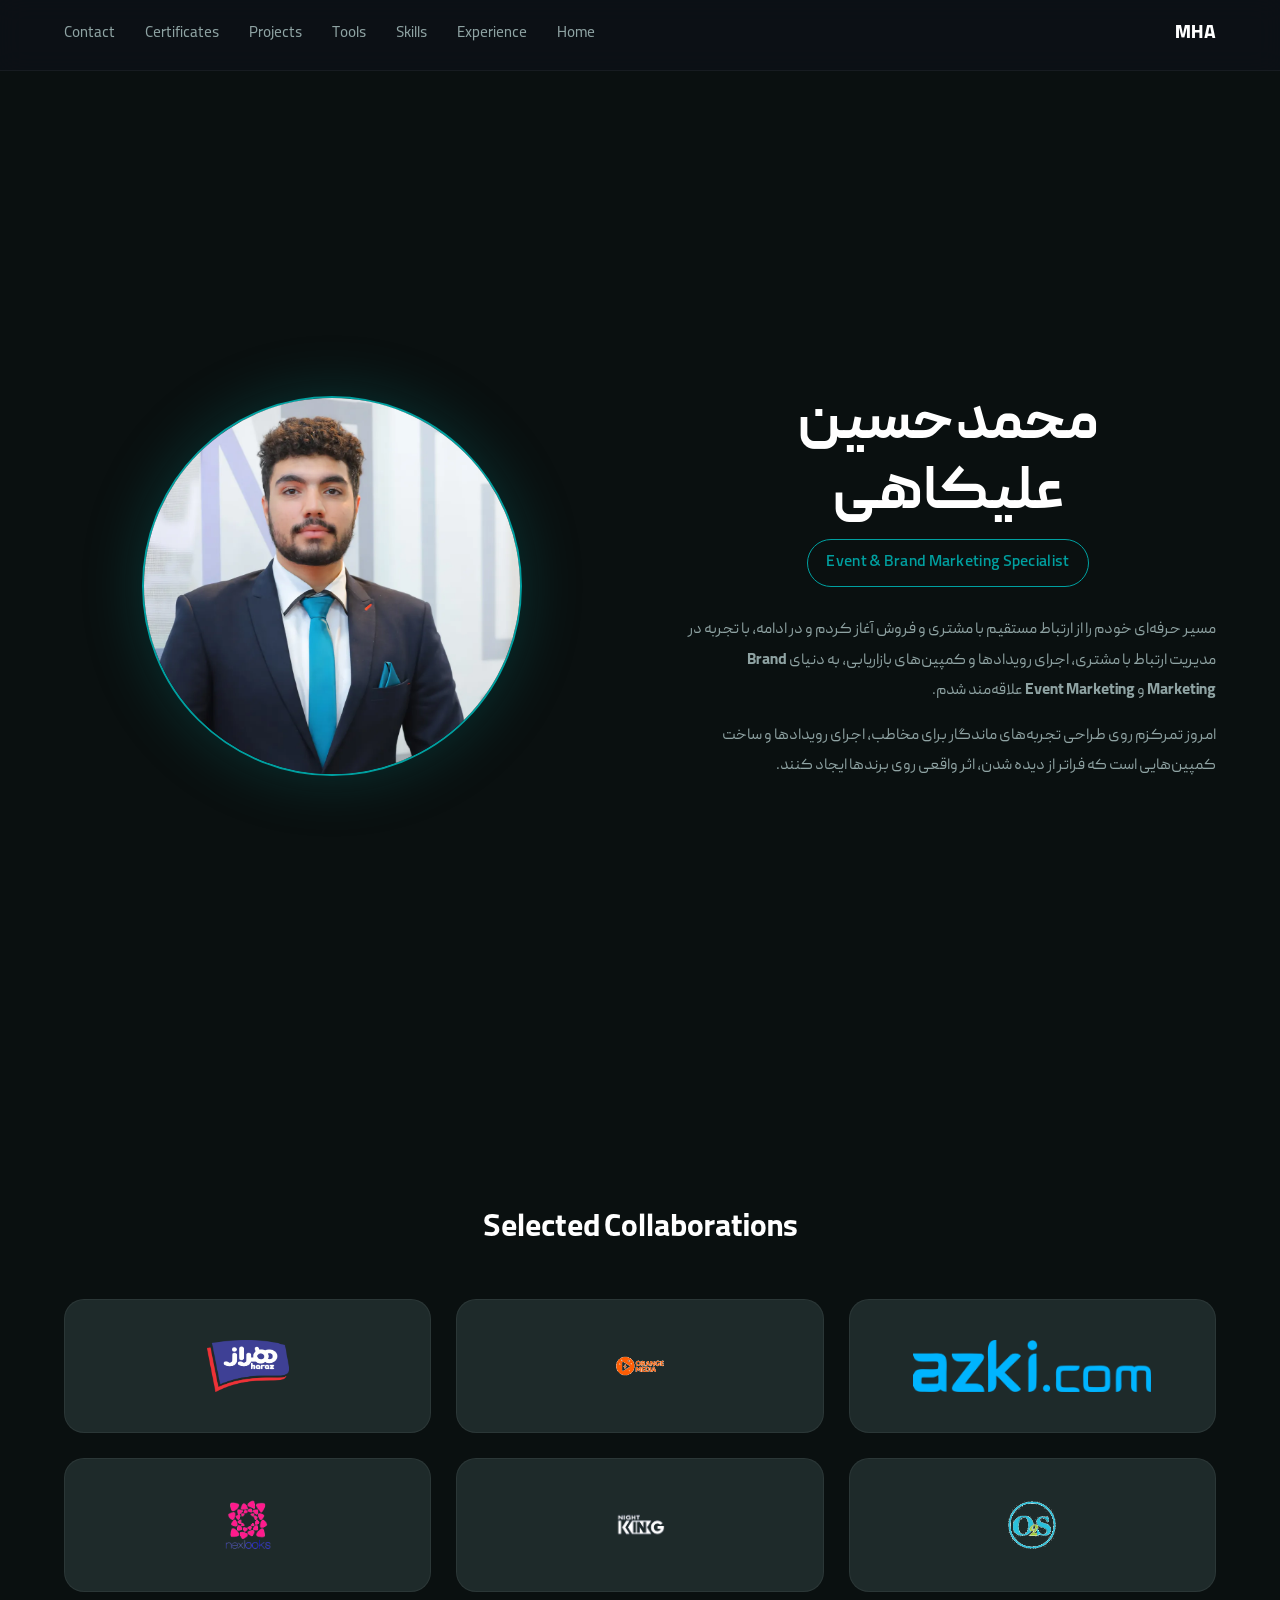
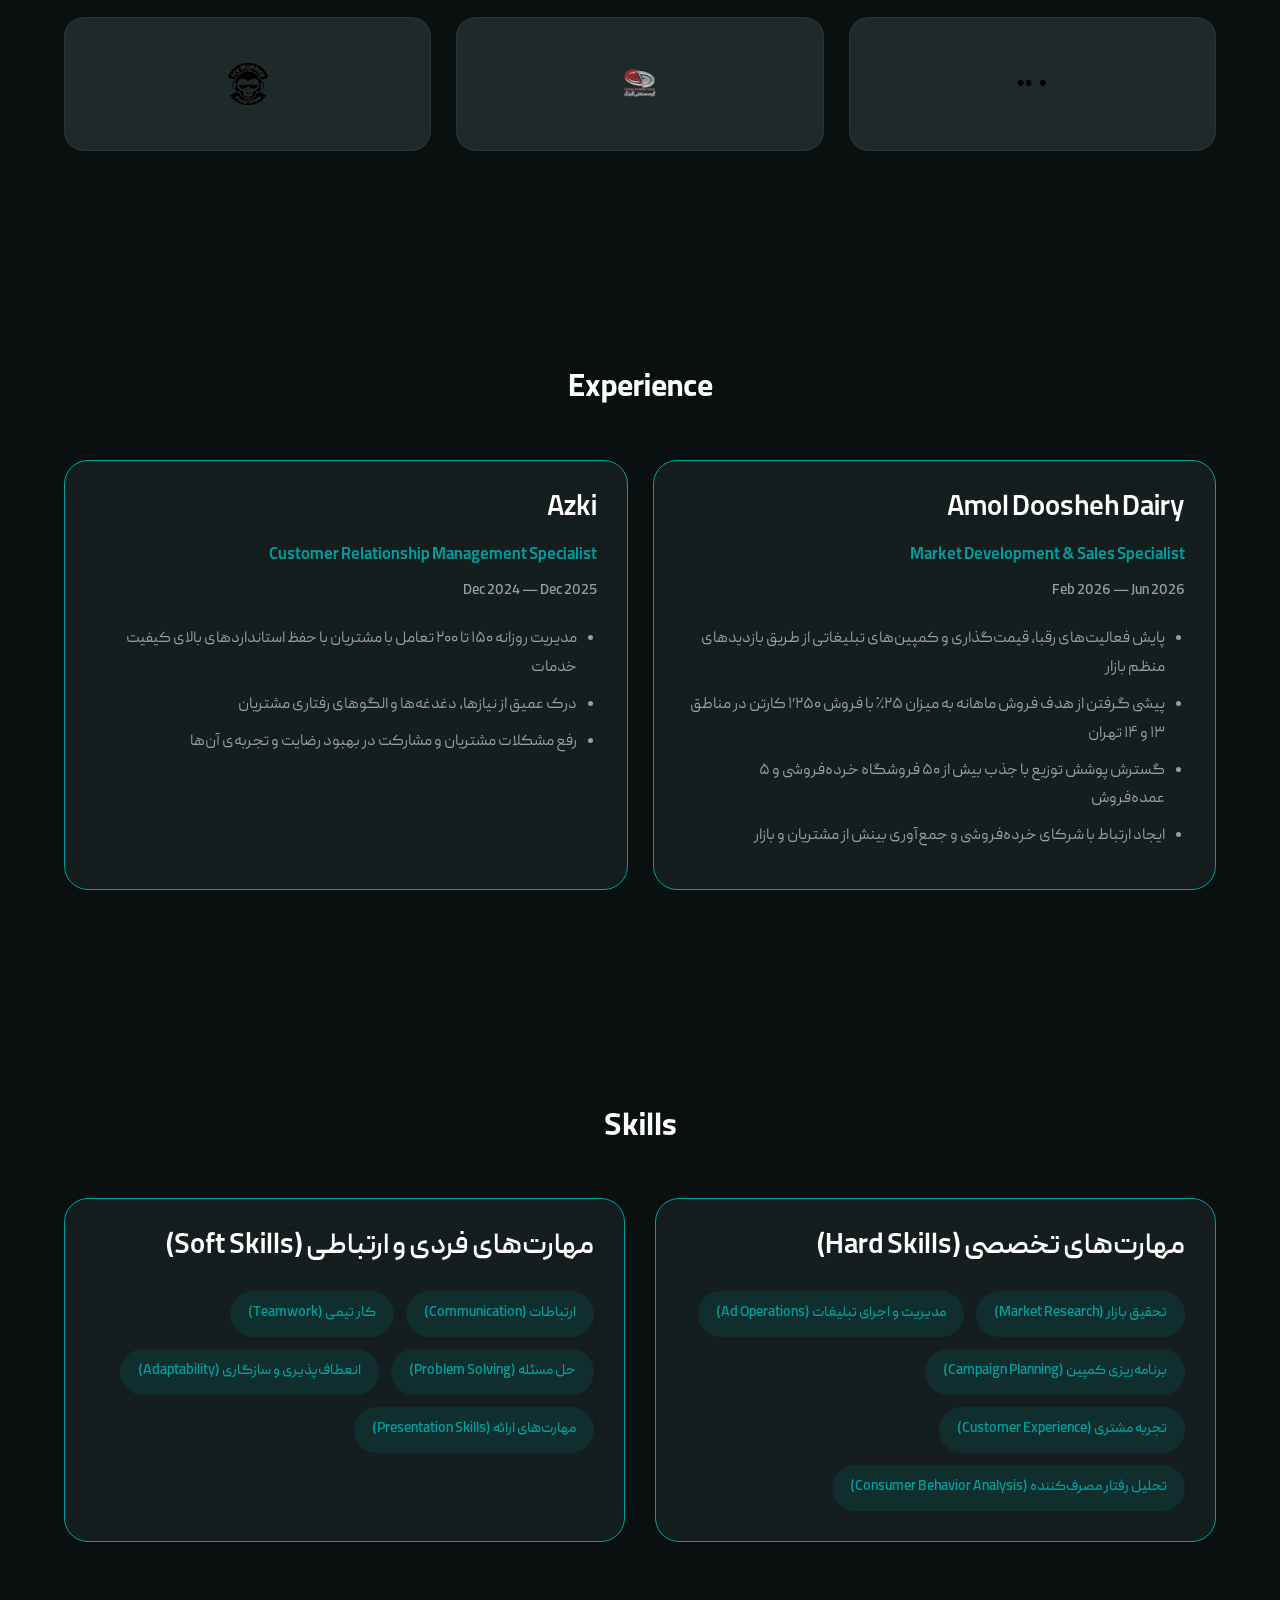
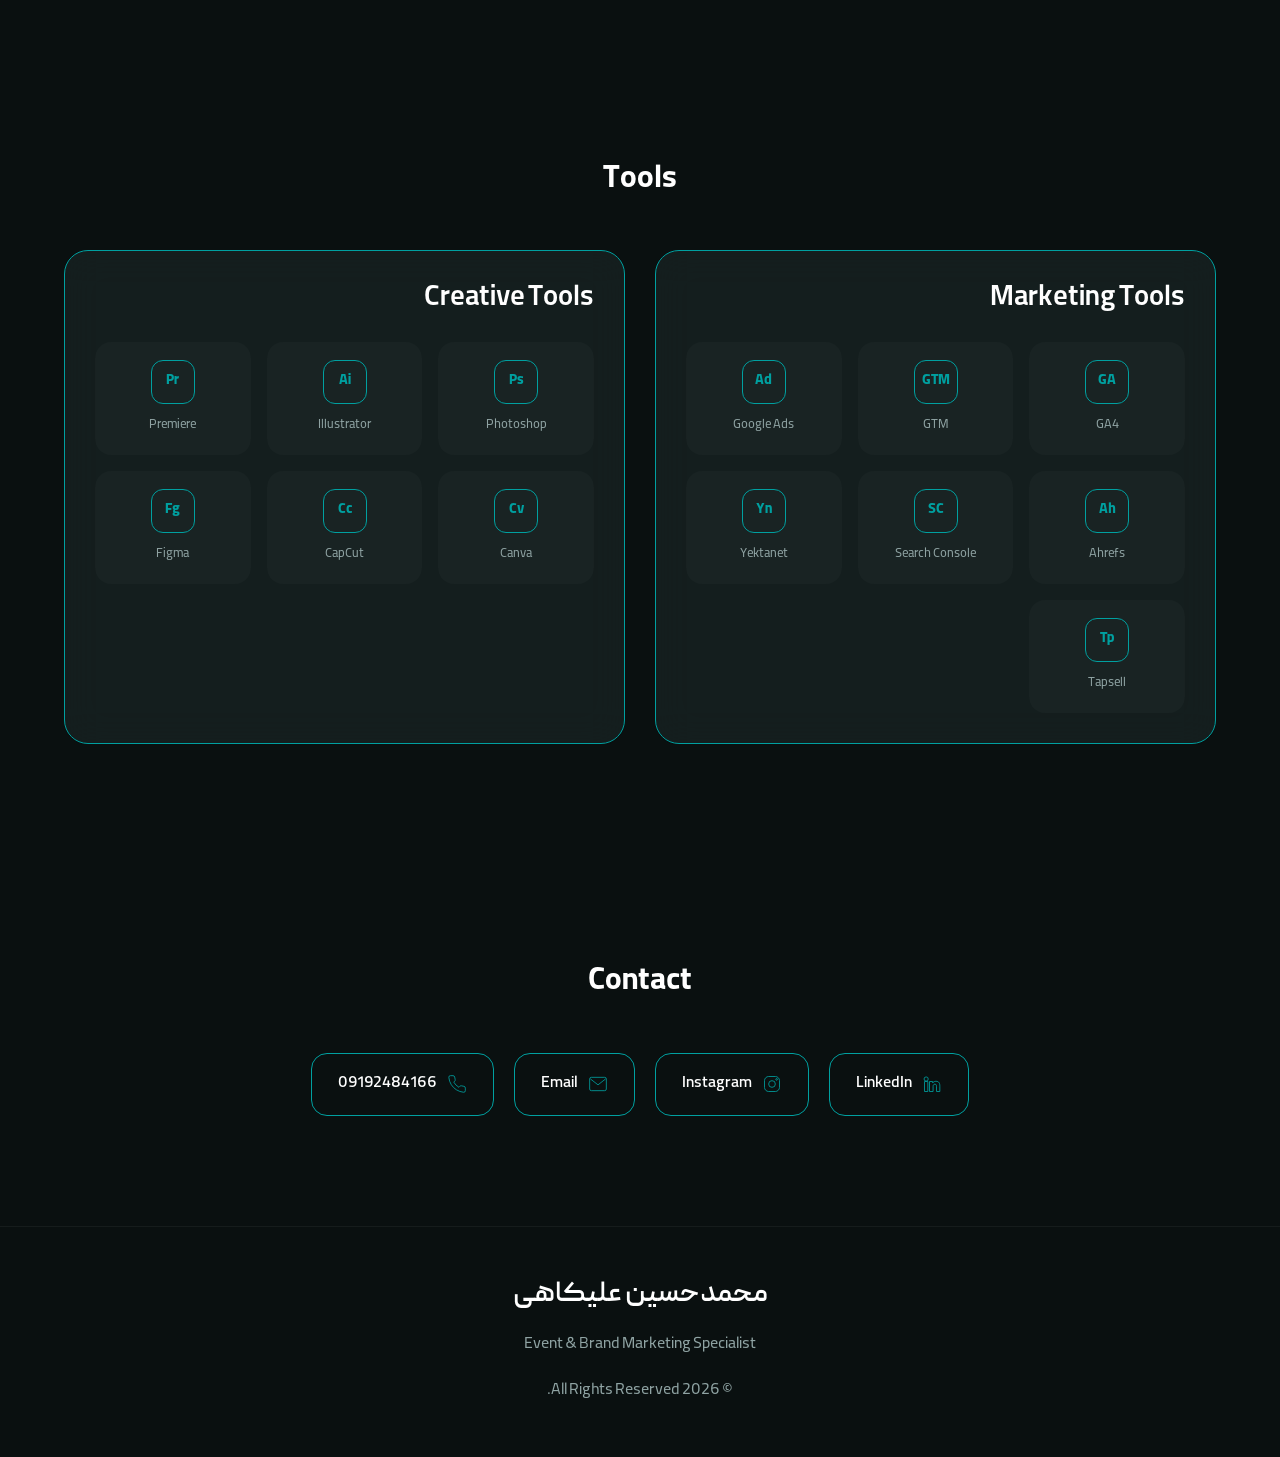
==== index.html @ 3329cdf5 "Update index.html" ====
<!DOCTYPE html>
<html lang="fa" dir="rtl">
<head>
<meta charset="UTF-8">
<meta name="viewport" content="width=device-width, initial-scale=1.0">

<title>محمدحسین علیکاهی | Event & Brand Marketing Specialist</title>
<meta name="description" content="محمدحسین علیکاهی، متخصص Brand & Event Marketing. طراحی تجربه‌های ماندگار برای مخاطب، اجرای رویدادها و ساخت کمپین‌هایی با اثر واقعی روی برندها.">
<meta name="author" content="Mohammad Hossein Alikahi">
<link rel="canonical" href="https://mhalikahi.ir/">

<!-- Open Graph -->
<meta property="og:type" content="website">
<meta property="og:title" content="محمدحسین علیکاهی | Event & Brand Marketing Specialist">
<meta property="og:description" content="طراحی تجربه‌های ماندگار برای مخاطب، اجرای رویدادها و ساخت کمپین‌هایی با اثر واقعی روی برندها.">
<meta property="og:url" content="https://mhalikahi.ir/">
<meta property="og:image" content="https://mhalikahi.ir/assets/images/og-cover.jpg">
<meta property="og:locale" content="fa_IR">

<!-- Twitter Card -->
<meta name="twitter:card" content="summary_large_image">
<meta name="twitter:title" content="محمدحسین علیکاهی | Event & Brand Marketing Specialist">
<meta name="twitter:description" content="طراحی تجربه‌های ماندگار برای مخاطب، اجرای رویدادها و ساخت کمپین‌هایی با اثر واقعی روی برندها.">
<meta name="twitter:image" content="https://mhalikahi.ir/assets/images/og-cover.jpg">

<link rel="icon" href="favicon.ico">
<link rel="stylesheet" href="style.css">

<script type="application/ld+json">
{
  "@context": "https://schema.org",
  "@type": "Person",
  "name": "Mohammad Hossein Alikahi",
  "url": "https://mhalikahi.ir/",
  "jobTitle": "Event & Brand Marketing Specialist",
  "sameAs": [
    "https://www.linkedin.com/in/your-linkedin",
    "https://instagram.com/your-instagram"
  ]
}
</script>
</head>

<body>

<header>
  <div class="container">
    <nav>

      <a class="logo" href="#about">MHA</a>

      <button class="menu-toggle" aria-label="باز کردن منو">☰</button>

      <div class="menu">
        <a href="#about">Home</a>
        <a href="#experience">Experience</a>
        <a href="#skills">Skills</a>
        <a href="#tools">Tools</a>
        <a href="projects.html">Projects</a>
        <a href="certificates.html">Certificates</a>
        <a href="#contact">Contact</a>
      </div>

    </nav>
  </div>
</header>

<!-- کد جاوااسکریپت برای فعال‌سازی منوی همبرگری -->
<script>
  document.addEventListener('DOMContentLoaded', () => {
    const menuToggle = document.querySelector('.menu-toggle');
    const menu = document.querySelector('.menu');

    menuToggle.addEventListener('click', () => {
      menu.classList.toggle('active');
    });

    // وقتی روی گزینه‌ها کلیک شد، منو خودکار بسته بشه
    const menuLinks = document.querySelectorAll('.menu a');
    menuLinks.forEach(link => {
      link.addEventListener('click', () => {
        menu.classList.remove('active');
      });
    });
  });
</script>

<!-- HERO -->

<section id="about">
  <div class="container">

    <div class="hero">

      <div class="hero-text">

        <div class="hero-heading">
          <h1>محمدحسین علیکاهی</h1>
          <span class="hero-badge">Event &amp; Brand Marketing Specialist</span>
        </div>

        <div class="hero-intro">
          <p>
            مسیر حرفه‌ای خودم را از ارتباط مستقیم با مشتری و فروش آغاز کردم و در ادامه، با تجربه در مدیریت ارتباط با مشتری، اجرای رویدادها و کمپین‌های بازاریابی، به دنیای <strong>Brand Marketing</strong> و <strong>Event Marketing</strong> علاقه‌مند شدم.
          </p>

          <p>
            امروز تمرکزم روی طراحی تجربه‌های ماندگار برای مخاطب، اجرای رویدادها و ساخت کمپین‌هایی است که فراتر از دیده شدن، اثر واقعی روی برندها ایجاد کنند.
          </p>
        </div>

      </div>

      <div class="hero-image">
        <div class="portrait">
          <img src="profile.webp" alt="محمدحسین علیکاهی" width="340" height="340" loading="eager">
        </div>
      </div>

    </div>

  </div>
</section>

<!-- SELECTED COLLABORATIONS -->

<section id="collaborations">
  <div class="container">

    <h2 class="section-title">Selected Collaborations</h2>

    <div class="brands">
      <a class="brand" href="https://www.azki.com/" target="_blank" rel="noopener">
        <img src="assets/images/azki.png" alt="AZKI" loading="lazy">
      </a>
      <a class="brand" href="https://instagram.com/orangemediairan" target="_blank" rel="noopener">
        <img src="assets/images/orange_media.png" alt="Orange Media" loading="lazy">
      </a>
      <a class="brand" href="https://www.instagram.com/harazdairy/?hl=fa" target="_blank" rel="noopener">
        <img src="assets/images/haraz.png" alt="Haraz" loading="lazy">
      </a>
      <a class="brand" href="https://o2s.ir/" target="_blank" rel="noopener">
        <img src="assets/images/o2s.png" alt="O2S" loading="lazy">
      </a>
      <a class="brand" href="https://www.nightkingenergy.com/" target="_blank" rel="noopener">
        <img src="assets/images/nightking.png" alt="Night King" loading="lazy">
      </a>
      <a class="brand" href="https://nexlooks.com/?lang=fa" target="_blank" rel="noopener">
        <img src="assets/images/nexlooks.png" alt="nexlooks" loading="lazy">
      </a>
      <a class="brand" href="https://www.instagram.com/noghte.community/" target="_blank" rel="noopener">
        <img src="assets/images/noghteh.png" alt="Noghteh Community" loading="lazy">
      </a>
      <a class="brand" href="https://golrang.com/" target="_blank" rel="noopener">
        <img src="assets/images/golrang.png" alt="Golrang Industrial Group" loading="lazy">
      </a>
      <a class="brand" href="https://icymonkeydrink.com/en" target="_blank" rel="noopener">
        <img src="assets/images/icy_monkey.png" alt="Icy Monkey" loading="lazy">
      </a>
    </div>

  </div>
</section>

<!-- EXPERIENCE -->

<section id="experience">
  <div class="container">

    <h2 class="section-title">Experience</h2>

    <div class="experience-grid">

      <div class="card">
        <h3>Amol Doosheh Dairy</h3>
        <p class="exp-role">Market Development &amp; Sales Specialist</p>
        <p class="exp-meta">Feb 2026 — Jun 2026</p>
        <ul class="exp-list">
          <li>پایش فعالیت‌های رقبا، قیمت‌گذاری و کمپین‌های تبلیغاتی از طریق بازدیدهای منظم بازار</li>
          <li>پیشی گرفتن از هدف فروش ماهانه به میزان ۲۵٪ با فروش ۱٬۲۵۰ کارتن در مناطق ۱۳ و ۱۴ تهران</li>
          <li>گسترش پوشش توزیع با جذب بیش از ۵۰ فروشگاه خرده‌فروشی و ۵ عمده‌فروش</li>
          <li>ایجاد ارتباط با شرکای خرده‌فروشی و جمع‌آوری بینش از مشتریان و بازار</li>
        </ul>
      </div>

      <div class="card">
        <h3>Azki</h3>
        <p class="exp-role">Customer Relationship Management Specialist</p>
        <p class="exp-meta">Dec 2024 — Dec 2025</p>
        <ul class="exp-list">
          <li>مدیریت روزانه ۱۵۰ تا ۲۰۰ تعامل با مشتریان با حفظ استانداردهای بالای کیفیت خدمات</li>
          <li>درک عمیق از نیازها، دغدغه‌ها و الگوهای رفتاری مشتریان</li>
          <li>رفع مشکلات مشتریان و مشارکت در بهبود رضایت و تجربه‌ی آن‌ها</li>
        </ul>
      </div>

    </div>

  </div>
</section>

<!-- SKILLS -->

<section id="skills">
  <div class="container">

    <h2 class="section-title">Skills</h2>

    <div class="skills">

      <div class="card">
        <h3>مهارت‌های تخصصی (Hard Skills)</h3>
        <div class="skill-list">
          <span class="skill">تحقیق بازار (Market Research)</span>
          <span class="skill">مدیریت و اجرای تبلیغات (Ad Operations)</span>
          <span class="skill">برنامه‌ریزی کمپین (Campaign Planning)</span>
          <span class="skill">تجربه مشتری (Customer Experience)</span>
          <span class="skill">تحلیل رفتار مصرف‌کننده (Consumer Behavior Analysis)</span>
        </div>
      </div>

      <div class="card">
        <h3>مهارت‌های فردی و ارتباطی (Soft Skills)</h3>
        <div class="skill-list">
          <span class="skill">ارتباطات (Communication)</span>
          <span class="skill">کار تیمی (Teamwork)</span>
          <span class="skill">حل مسئله (Problem Solving)</span>
          <span class="skill">انعطاف‌پذیری و سازگاری (Adaptability)</span>
          <span class="skill">مهارت‌های ارائه (Presentation Skills)</span>
        </div>
      </div>

    </div>

  </div>
</section>
<!-- TOOLS -->

<section id="tools">
  <div class="container">

    <h2 class="section-title">Tools</h2>

    <div class="tools">

      <div class="card">
        <h3>Marketing Tools</h3>
        <div class="tool-list">
          <div class="tool"><div class="tool-icon">GA</div><span>GA4</span></div>
          <div class="tool"><div class="tool-icon">GTM</div><span>GTM</span></div>
          <div class="tool"><div class="tool-icon">Ad</div><span>Google Ads</span></div>
          <div class="tool"><div class="tool-icon">Ah</div><span>Ahrefs</span></div>
          <div class="tool"><div class="tool-icon">SC</div><span>Search Console</span></div>
          <div class="tool"><div class="tool-icon">Yn</div><span>Yektanet</span></div>
          <div class="tool"><div class="tool-icon">Tp</div><span>Tapsell</span></div>
        </div>
      </div>

      <div class="card">
        <h3>Creative Tools</h3>
        <div class="tool-list">
          <div class="tool"><div class="tool-icon">Ps</div><span>Photoshop</span></div>
          <div class="tool"><div class="tool-icon">Ai</div><span>Illustrator</span></div>
          <div class="tool"><div class="tool-icon">Pr</div><span>Premiere</span></div>
          <div class="tool"><div class="tool-icon">Cv</div><span>Canva</span></div>
          <div class="tool"><div class="tool-icon">Cc</div><span>CapCut</span></div>
          <div class="tool"><div class="tool-icon">Fg</div><span>Figma</span></div>
        </div>
      </div>

    </div>

  </div>
</section>

<!-- CONTACT -->

<section id="contact">
  <div class="container">

    <h2 class="section-title">Contact</h2>

    <div class="contact-icons">

      <a class="contact-icon" href="https://www.linkedin.com/in/mohammad-hosein-alikahi-8098322a8" target="_blank" rel="noopener">
        <svg viewBox="0 0 24 24"><path d="M4.98 3.5a2.5 2.5 0 1 1 0 5 2.5 2.5 0 0 1 0-5ZM3 9h4v12H3zM9 9h3.8v1.7h.05c.53-.95 1.83-1.95 3.77-1.95 4.03 0 4.78 2.55 4.78 5.87V21h-4v-5.7c0-1.36-.02-3.1-1.9-3.1-1.9 0-2.2 1.47-2.2 3v5.8H9z"/></svg>
        LinkedIn
      </a>

      <a class="contact-icon" href="https://www.instagram.com/mhalikahi/?utm_source=qr&r=nametag" target="_blank" rel="noopener">
        <svg viewBox="0 0 24 24"><rect x="3" y="3" width="18" height="18" rx="5"/><circle cx="12" cy="12" r="4"/><circle cx="17.5" cy="6.5" r="1"/></svg>
        Instagram
      </a>

      <a class="contact-icon" href="mailto:mhalikahi84@gmail.com">
        <svg viewBox="0 0 24 24"><rect x="2" y="4" width="20" height="16" rx="2"/><path d="m3 6 9 7 9-7"/></svg>
        Email
      </a>

      <a class="contact-icon" href="tel:+989192484166">
        <svg viewBox="0 0 24 24"><path d="M22 16.9v3a2 2 0 0 1-2.2 2 19.8 19.8 0 0 1-8.6-3 19.5 19.5 0 0 1-6-6 19.8 19.8 0 0 1-3-8.7A2 2 0 0 1 4.2 2h3a2 2 0 0 1 2 1.7c.1.9.3 1.8.6 2.7a2 2 0 0 1-.5 2.1L8.1 9.7a16 16 0 0 0 6.2 6.2l1.2-1.2a2 2 0 0 1 2.1-.5c.9.3 1.8.5 2.7.6a2 2 0 0 1 1.7 2Z"/></svg>
        09192484166
      </a>

    </div>

  </div>
</section>

<!-- BACK TO TOP -->

<button id="topBtn" aria-label="بازگشت به بالا">↑</button>

<!-- FOOTER -->

<footer>
  <div class="container">
    <h3>محمدحسین علیکاهی</h3>
    <p>Event &amp; Brand Marketing Specialist</p>
    <p>© 2026 All Rights Reserved.</p>
  </div>
</footer>
---- style.css ----
@font-face {
    font-family: "Peyda";
    src: url("assets/fonts/PeydaWeb-Thin.woff2") format("woff2");
    font-weight: 100;
}

@font-face {
    font-family: "Peyda";
    src: url("assets/fonts/peydaWeb-ExtraLight.woff2") format("woff2");
    font-weight: 200;
}

@font-face {
    font-family: "Peyda";
    src: url("assets/fonts/peydaWeb-Light.woff2") format("woff2");
    font-weight: 300;
}

@font-face {
    font-family: "Peyda";
    src: url("assets/fonts/PeydaWeb-Regular.woff2") format("woff2");
    font-weight: 400;
}

@font-face {
    font-family: "Peyda";
    src: url("assets/fonts/PeydaWeb-Medium.woff2") format("woff2");
    font-weight: 500;
}

@font-face {
    font-family: "Peyda";
    src: url("assets/fonts/PeydaWeb-SemiBold.woff2") format("woff2");
    font-weight: 600;
}

@font-face {
    font-family: "Peyda";
    src: url("assets/fonts/PeydaWeb-Bold.woff2") format("woff2");
    font-weight: 700;
}

@font-face {
    font-family: "Peyda";
    src: url("assets/fonts/PeydaWeb-ExtraBold.woff2") format("woff2");
    font-weight: 800;
}

@font-face {
    font-family: "Peyda";
    src: url("assets/fonts/PeydaWeb-Black.woff2") format("woff2");
    font-weight: 900;
}

/* ===========================
   ROOT / TOKENS
=========================== */

:root{
  --primary:#00A0A0;
  --primary-rgb:0,160,160;
  --support:#1E2A2A;
  --bg:#0a1010;
  --card:#1E2A2A;
  --text:#ffffff;
  --muted:#8fa3a3;
}

*{
  margin:0;
  padding:0;
  box-sizing:border-box;
}

html{
  scroll-behavior:smooth;
}

@media (prefers-reduced-motion: reduce){
  html{ scroll-behavior:auto; }
  *{ animation-duration:.001ms !important; animation-iteration-count:1 !important; transition-duration:.001ms !important; }
}

body{
  font-family:"Peyda", sans-serif;
  background:var(--bg);
  color:var(--text);
  line-height:1.8;
}

.container{
  width:min(1240px,90%);
  margin:auto;
}

section{
  padding:90px 0;
}

h1,h2,h3{
  line-height:1.4;
}

h1{
  font-size:clamp(2.8rem,6vw,4.8rem);
  font-weight:900;
  line-height:1.1;
}

h2{
  font-size:clamp(2rem,4vw,3rem);
  font-weight:700;
  line-height:1.2;
}

h3{
  font-size:clamp(1.4rem,3vw,1.8rem);
  font-weight:600;
  line-height:1.3;
}

p{
  font-size:1rem;
  font-weight:400;
  line-height:1.9;
}

small{
  font-size:.875rem;
  font-weight:300;
}

a{
  text-decoration:none;
  color:inherit;
}

img{
  max-width:100%;
  display:block;
}

a:focus-visible,
button:focus-visible{
  outline:2px solid var(--primary);
  outline-offset:4px;
  border-radius:6px;
}

.section-title{
  font-size:2rem;
  margin-bottom:50px;
  text-align:center;
}

/* ===========================
   CARD SYSTEM
=========================== */

.card{
  background:rgba(30,42,42,.55);
  backdrop-filter:blur(18px);
  -webkit-backdrop-filter:blur(18px);
  border:1px solid var(--primary);
  border-radius:24px;
  padding:30px;
  transition:.35s;
}

.card:hover{
  transform:translateY(-6px);
  box-shadow:0 20px 45px rgba(var(--primary-rgb),.18),
             0 0 0 1px rgba(var(--primary-rgb),.4);
}

/* ===========================
   NAV
=========================== */

header{
  position:sticky;
  top:0;
  background:rgba(13,17,23,.9);
  backdrop-filter:blur(12px);
  border-bottom:1px solid rgba(255,255,255,.05);
  z-index:100;
}

nav{
  height:70px;
  display:flex;
  justify-content:space-between;
  align-items:center;
}

.logo{
  font-size:1.2rem;
  font-weight:800;
  letter-spacing:.5px;
}

.menu{
  display:flex;
  gap:30px;
  align-items:center;
}

.menu a{
  color:var(--muted);
  font-size:.95rem;
  transition:.25s;
}

.menu a:hover,
.menu a.active{
  color:var(--primary);
}

/* ===========================
   HERO
=========================== */

.hero{
  min-height:90vh;
  display:grid;
  grid-template-columns:1fr 1fr;
  gap:60px;
  align-items:center;
}

.hero-text{
  text-align:right;
}

.hero-heading{
  text-align:center;
}

.hero-text h1{
  font-size:3.8rem;
  font-weight:700;
  line-height:1.15;
  margin-bottom:8px;
}

.hero-badge{
  display:inline-block;
  margin-bottom:28px;
  padding:9px 18px;
  border:1px solid var(--primary);
  border-radius:999px;
  color:var(--primary);
  font-size:1rem;
  font-weight:500;
  letter-spacing:.3px;
}

.hero-intro{
  max-width:520px;
  margin-inline-start:auto;
  margin-inline-end:0;
}

.hero-intro p{
  color:var(--muted);
  text-align:right;
}

.hero-intro p + p{
  margin-top:14px;
}

.hero-image{
  display:flex;
  justify-content:center;
}

.portrait{
  width:340px;
  height:340px;
  border-radius:50%;
  overflow:hidden;
  border:2px solid var(--primary);
  box-shadow:0 0 60px rgba(var(--primary-rgb),.25);
}

.portrait img{
  width:100%;
  height:100%;
  object-fit:cover;
  object-position:center top;
}

/* ===========================
   COLLABORATIONS
=========================== */

.brands{
  display:grid;
  grid-template-columns:repeat(3,1fr);
  gap:25px;
}

.brand{
  display:flex;
  align-items:center;
  justify-content:center;
  padding:38px 24px;
  border-radius:20px;
  background:var(--card);
  border:1px solid rgba(255,255,255,.06);
  transition:.35s;
}

.brand img{
  max-width:100%;
  max-height:60px;
  width:auto;
  transition:.35s;
}

.brand:hover{
  border-color:var(--primary);
  box-shadow:0 0 35px rgba(var(--primary-rgb),.25);
  transform:translateY(-4px);
}

.brand:hover img{
  transform:scale(1.06);
}

@media (min-width:993px){
  .brand img{
    max-height:72px;
  }
}

/* ===========================
   EXPERIENCE
=========================== */

.experience-grid{
  display:grid;
  grid-template-columns:repeat(auto-fit,minmax(300px,1fr));
  gap:25px;
}

.exp-role{
  color:var(--primary);
  margin-top:12px;
  font-size:1.05rem;
  font-weight:600;
}

.exp-meta{
  color:var(--muted);
  margin-top:6px;
  font-size:.9rem;
  font-weight:500;
}

.exp-list{
  margin-top:20px;
  padding-right:20px;
  color:var(--muted);
}

.exp-list li{
  margin-bottom:8px;
}

/* ===========================
   SKILLS
=========================== */

.skills{
  display:grid;
  grid-template-columns:1fr 1fr;
  gap:30px;
}

.skill-list{
  display:flex;
  flex-wrap:wrap;
  gap:12px;
  margin-top:24px;
}

.skill{
  background:rgba(var(--primary-rgb),.12);
  color:var(--primary);
  padding:10px 18px;
  border-radius:999px;
  font-size:.9rem;
  font-weight:500;
}

/* ===========================
   TOOLS
=========================== */

.tools{
  display:grid;
  grid-template-columns:1fr 1fr;
  gap:30px;
}

.tool-list{
  display:grid;
  grid-template-columns:repeat(auto-fill,minmax(130px,1fr));
  gap:16px;
  margin-top:24px;
}

.tool{
  display:flex;
  flex-direction:column;
  align-items:center;
  gap:10px;
  text-align:center;
  padding:18px 10px;
  border-radius:16px;
  background:rgba(255,255,255,.02);
  transition:.3s;
}

.tool:hover{
  background:rgba(var(--primary-rgb),.08);
  transform:translateY(-3px);
}

.tool-icon{
  width:44px;
  height:44px;
  display:flex;
  align-items:center;
  justify-content:center;
  border-radius:12px;
  border:1px solid var(--primary);
  color:var(--primary);
  font-weight:800;
  font-size:.9rem;
}

.tool span{
  font-size:.8rem;
  color:var(--muted);
}

/* ===========================
   CONTACT
=========================== */

.contact-icons{
  display:flex;
  justify-content:center;
  flex-wrap:wrap;
  gap:20px;
}

.contact-icon{
  display:flex;
  align-items:center;
  gap:10px;
  padding:16px 26px;
  border:1px solid var(--primary);
  border-radius:16px;
  color:var(--text);
  font-weight:500;
  transition:.3s;
}

.contact-icon svg{
  width:20px;
  height:20px;
  stroke:var(--primary);
  fill:none;
}

.contact-icon:hover{
  background:rgba(var(--primary-rgb),.1);
  transform:translateY(-4px);
  box-shadow:0 12px 30px rgba(var(--primary-rgb),.2);
}

/* ===========================
   PROJECTS / CERTIFICATES PAGES
=========================== */

.page-hero{
  padding:70px 0 20px;
  text-align:center;
}

.page-hero p{
  color:var(--muted);
  max-width:560px;
  margin:16px auto 0;
}

.projects-grid,
.certs-grid{
  display:grid;
  grid-template-columns:repeat(auto-fit,minmax(320px,1fr));
  gap:28px;
}

.project-card img,
.cert-card img{
  width:100%;
  height:200px;
  object-fit:cover;
  border-radius:16px;
  margin-bottom:20px;
}

.project-card p,
.cert-card p{
  color:var(--muted);
  margin-top:12px;
}

.card-links{
  display:flex;
  gap:14px;
  margin-top:22px;
  flex-wrap:wrap;
}

.link-pill{
  display:inline-flex;
  align-items:center;
  gap:8px;
  padding:10px 18px;
  border:1px solid var(--primary);
  border-radius:999px;
  color:var(--primary);
  font-size:.85rem;
  font-weight:500;
  transition:.3s;
}

.link-pill:hover{
  background:rgba(var(--primary-rgb),.12);
}

/* ===========================
   BACK TO TOP
=========================== */

#topBtn{
  position:fixed;
  bottom:30px;
  left:30px;
  width:54px;
  height:54px;
  border:none;
  border-radius:50%;
  background:var(--primary);
  color:#08120c;
  cursor:pointer;
  display:none;
  font-size:20px;
  z-index:999;
  box-shadow:0 8px 25px rgba(var(--primary-rgb),.35);
}

/* ===========================
   FOOTER
=========================== */

footer{
  border-top:1px solid rgba(255,255,255,.05);
  padding:50px 0;
  text-align:center;
  color:var(--muted);
}

footer h3{
  color:var(--text);
}

footer p{
  margin-top:16px;
}

/* ===========================
   MOBILE MENU
=========================== */

.menu-toggle{
  display:none;
  background:none;
  border:none;
  color:#fff;
  font-size:2rem;
  cursor:pointer;
  z-index:1001;
}

@media (max-width:768px){

  .menu-toggle{
    display:block;
  }

  .menu{
    position:fixed;
    top:0;
    right:-100%;
    width:260px;
    height:100vh;
    background:var(--card);
    display:flex;
    flex-direction:column;
    align-items:center;
    justify-content:center;
    gap:35px;
    transition:.35s ease;
    z-index:1000;
  }

  .menu.active{
    right:0;
    box-shadow:-10px 0 30px rgba(0,0,0,.35);
  }

  .menu a{
    font-size:1.2rem;
  }

}

/* ===========================
   TABLET
=========================== */

@media (max-width:992px){

  .container{
    width:92%;
  }

  .hero{
    grid-template-columns:1fr;
    gap:50px;
    text-align:center;
  }

  .hero-text{
    text-align:right;
  }

  .hero-intro{
    margin-inline-start:auto;
    margin-inline-end:auto;
  }

  .hero-image{
    order:-1;
  }

  .brands{
    grid-template-columns:repeat(3,1fr);
  }

  .skills,
  .tools{
    grid-template-columns:1fr;
  }

}

/* ===========================
   MOBILE
=========================== */

@media (max-width:768px){

  section{
    padding:60px 0;
  }

  nav{
    height:64px;
  }

  .hero{
    min-height:auto;
    padding-top:30px;
    gap:35px;
  }

  .portrait{
    width:230px;
    height:230px;
  }

  .hero-text h1{
    font-size:2rem;
  }

  .hero-badge{
    font-size:.9rem;
  }

  .hero-text p{
    font-size:.95rem;
    margin-top:18px;
  }

  .card{
    padding:22px;
  }

  .section-title{
    font-size:1.7rem;
  }

  .brands{
    grid-template-columns:repeat(2,1fr);
  }

}

/* ===========================
   SMALL PHONES
=========================== */

@media (max-width:480px){

  .container{
    width:94%;
  }

  .portrait{
    width:190px;
    height:190px;
  }

  .hero-text h1{
    font-size:1.7rem;
  }

  .hero-badge{
    font-size:.85rem;
  }

  .hero-text p{
    font-size:.9rem;
  }

  .logo{
    font-size:1rem;
  }

  .brands{
    grid-template-columns:1fr 1fr;
  }

  .contact-icon{
    width:100%;
    justify-content:center;
  }

}

/* ===========================
   LARGE SCREENS (LAPTOP/DESKTOP)
=========================== */

@media (min-width:1200px){

  section{
    padding:110px 0;
  }

  .portrait{
    width:380px;
    height:380px;
  }

  .hero{
    gap:80px;
  }

  .hero-intro{
    max-width:580px;
  }

  .brand{
    padding:40px 24px;
  }

  .brand img{
    max-height:52px;
  }
}
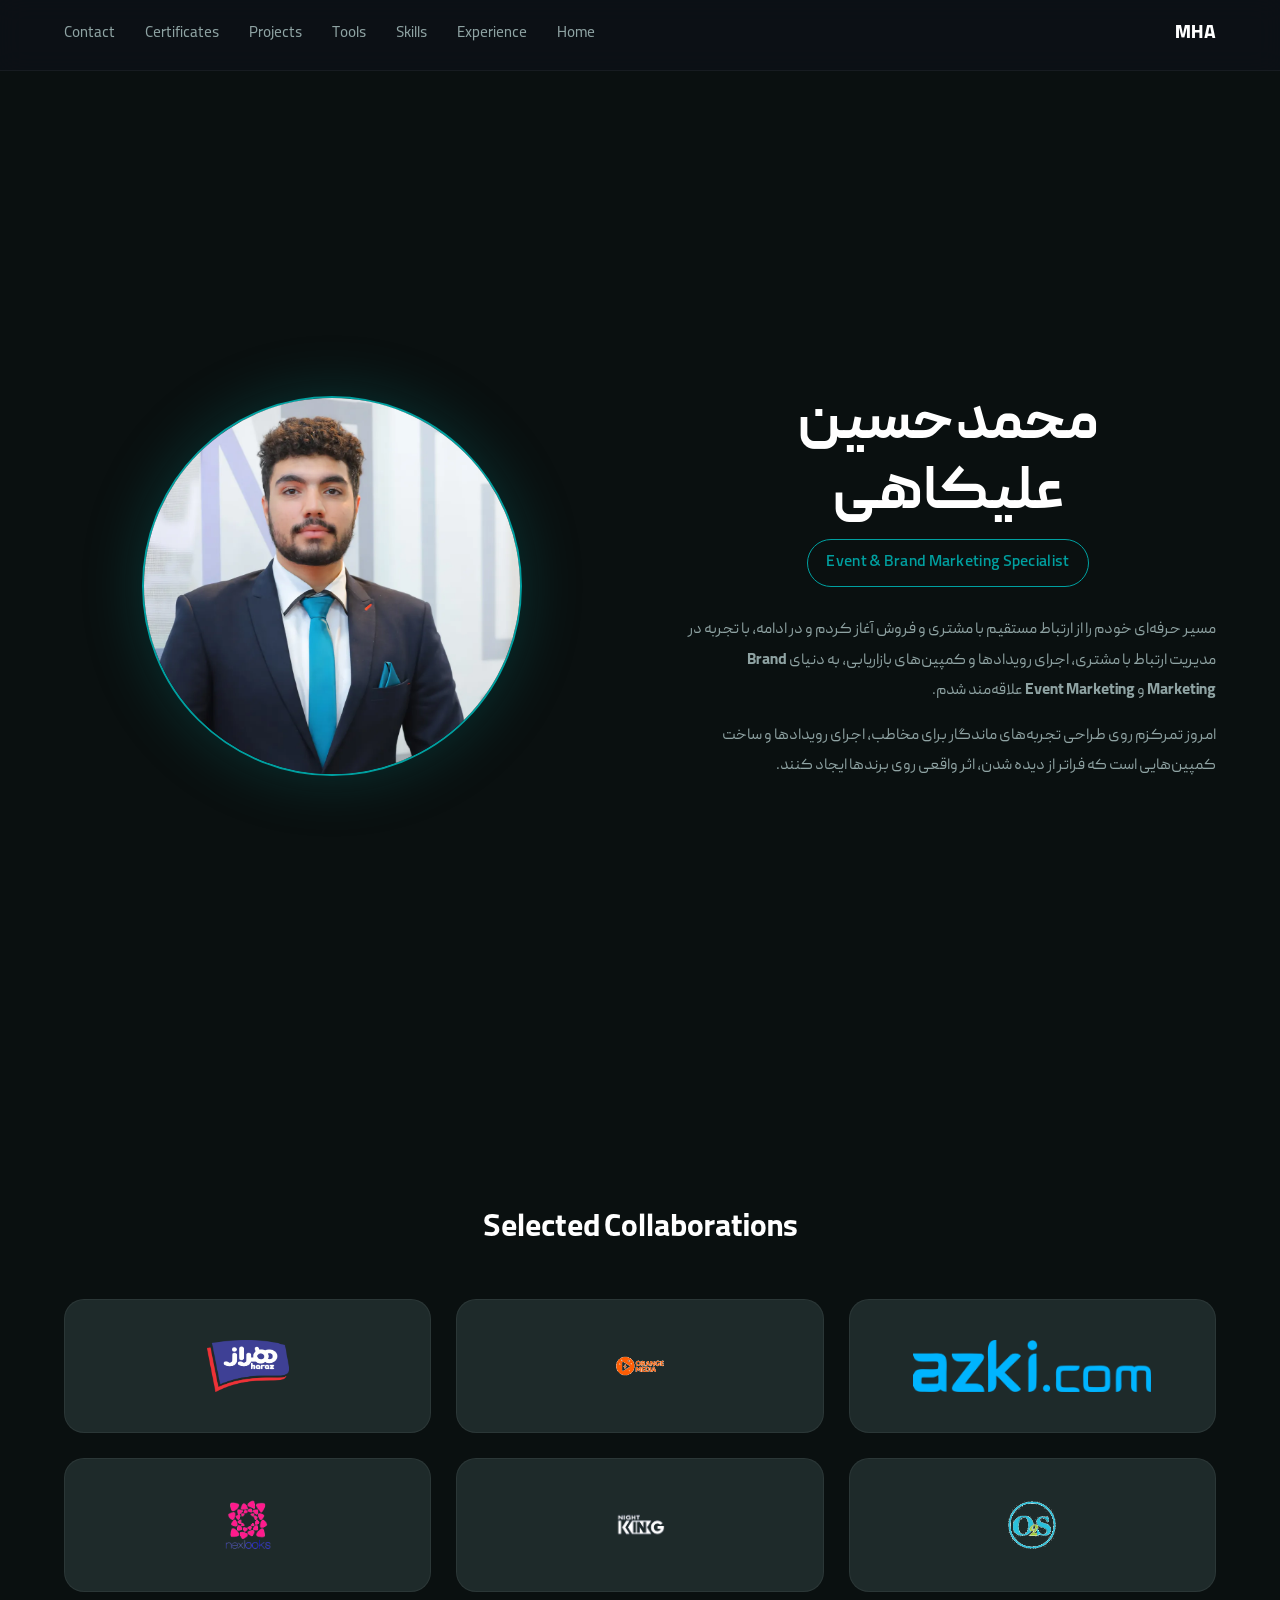
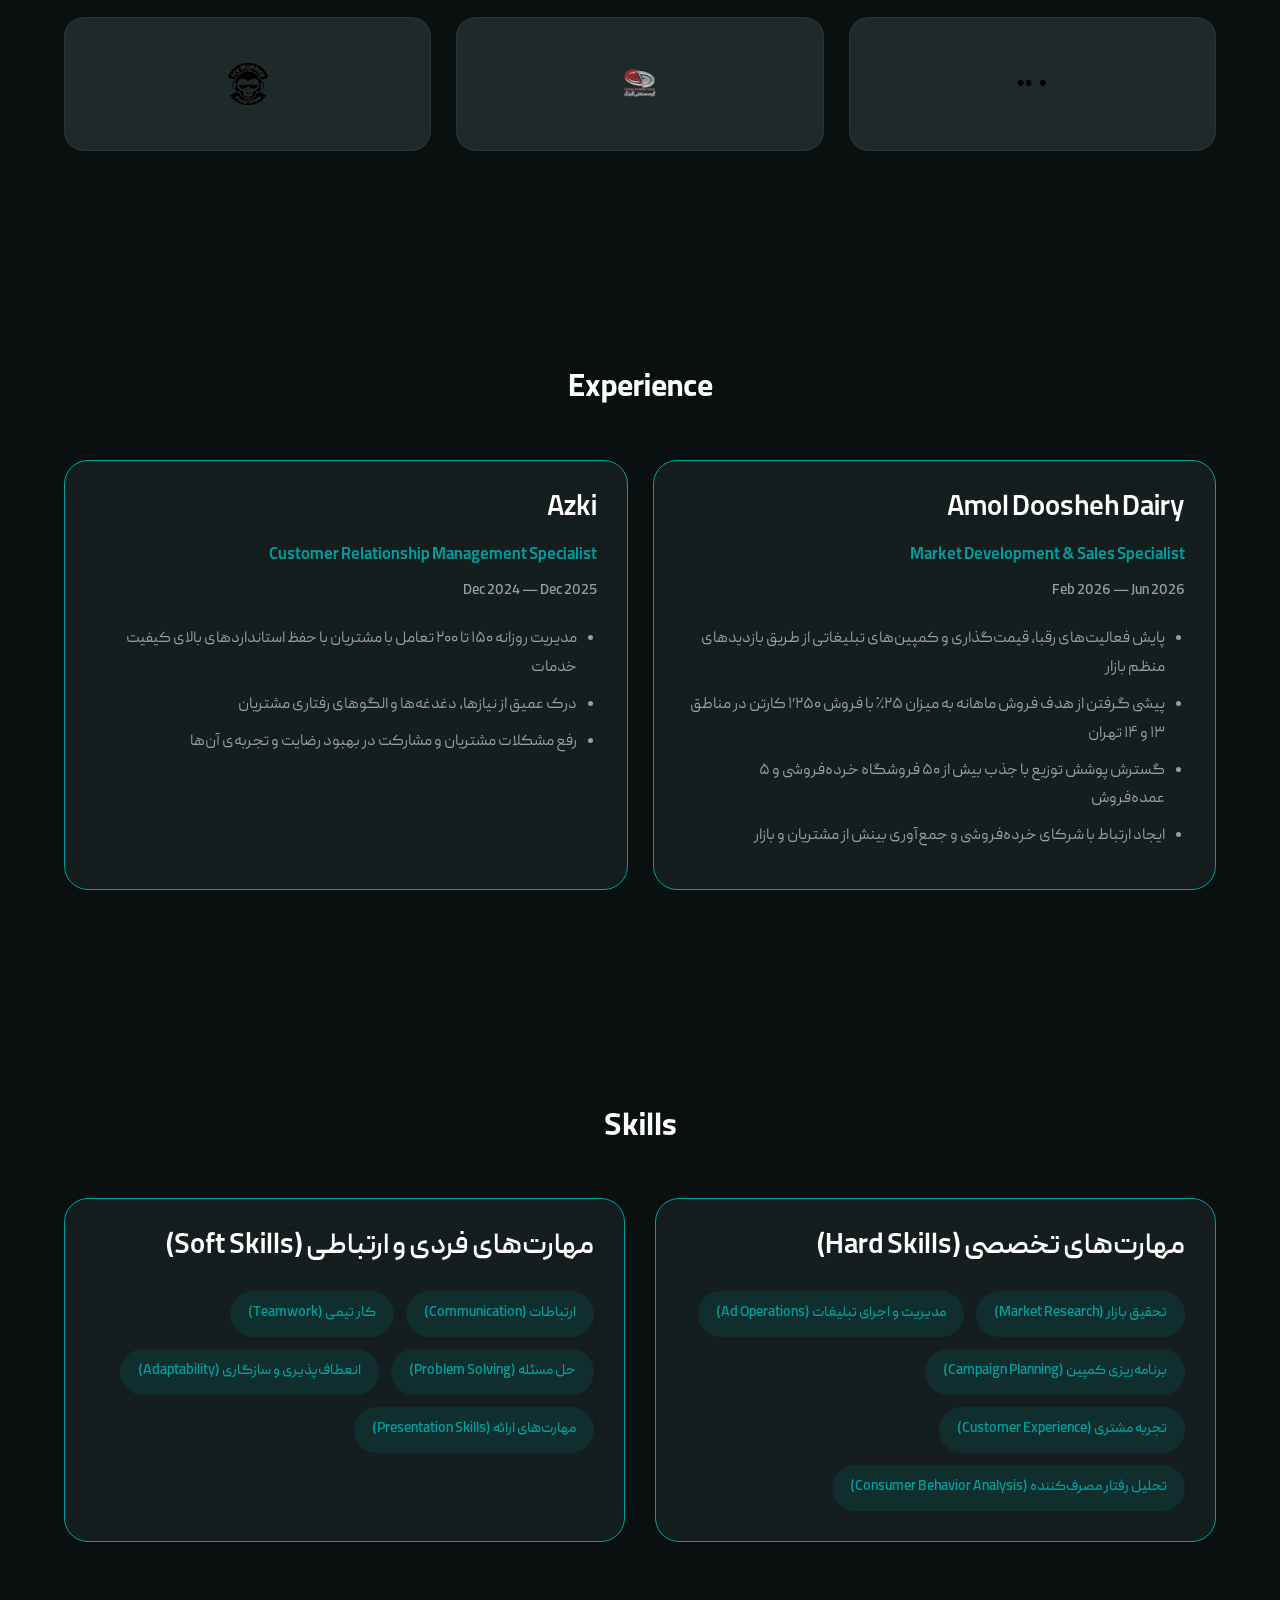
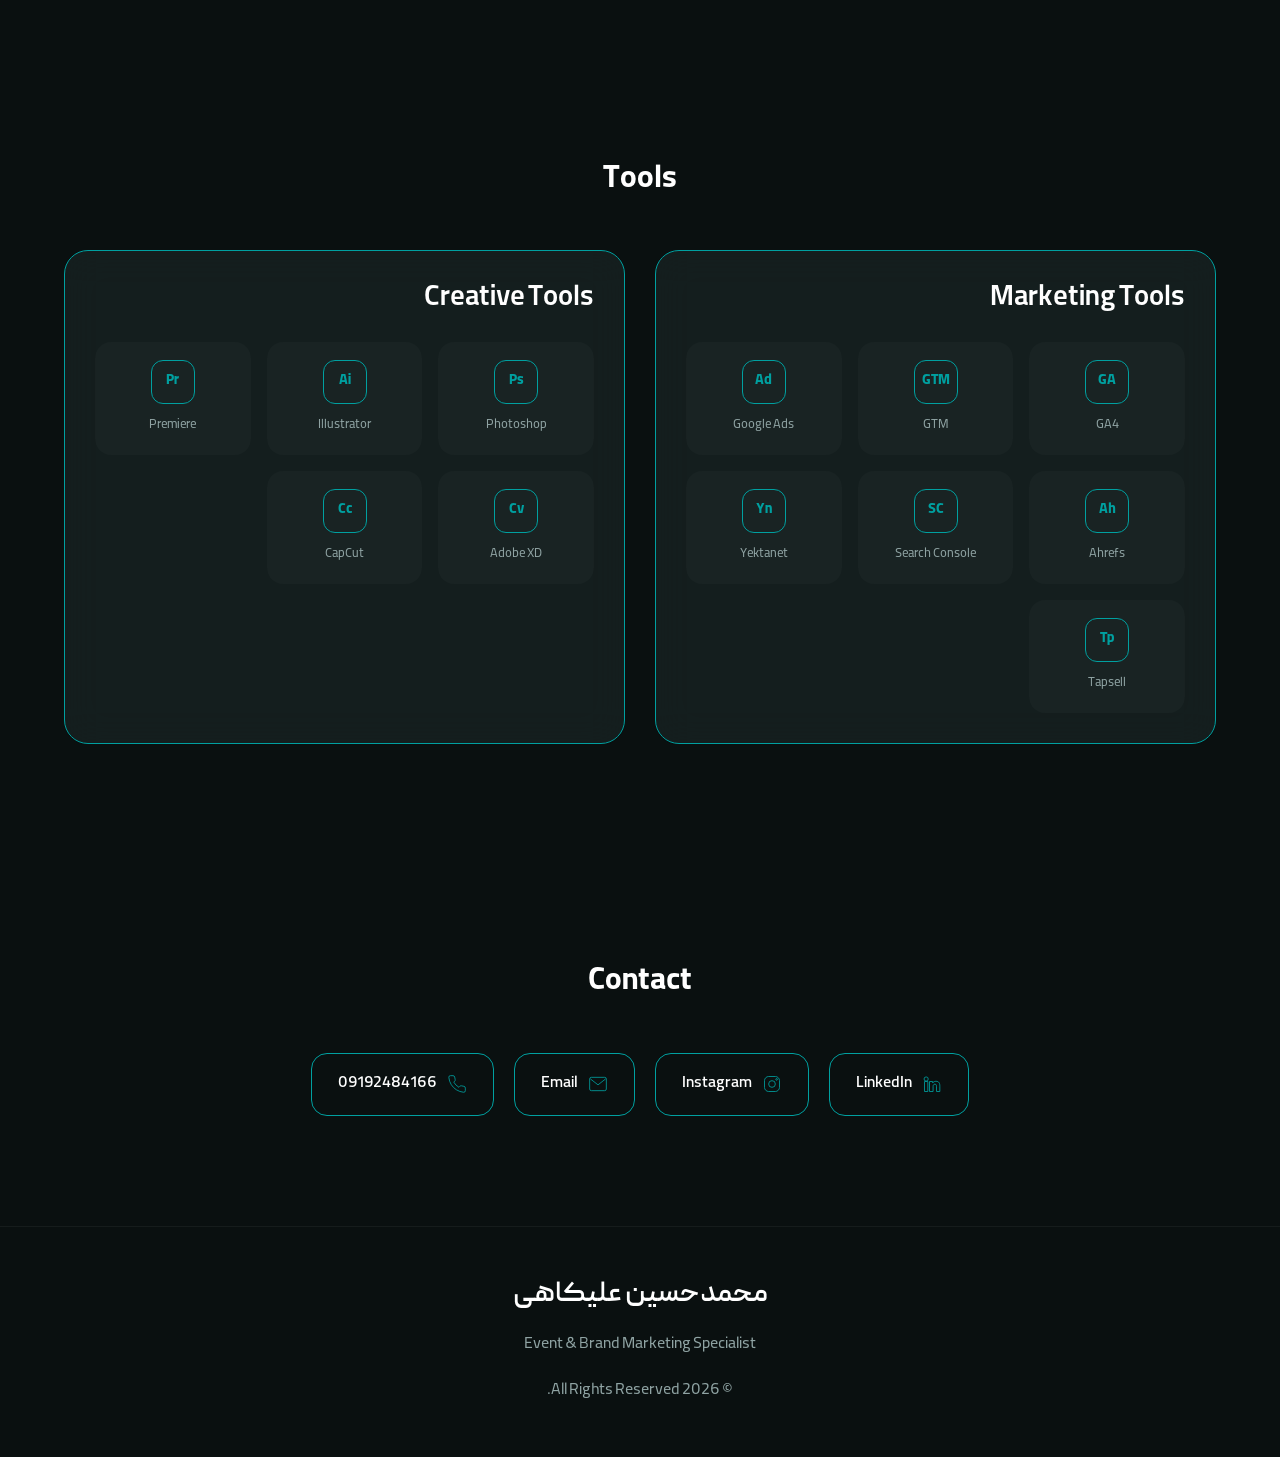
==== commit 45170fb3: "Update index.html" ====
--- a/index.html
+++ b/index.html
@@ -262,9 +262,8 @@
           <div class="tool"><div class="tool-icon">Ps</div><span>Photoshop</span></div>
           <div class="tool"><div class="tool-icon">Ai</div><span>Illustrator</span></div>
           <div class="tool"><div class="tool-icon">Pr</div><span>Premiere</span></div>
-          <div class="tool"><div class="tool-icon">Cv</div><span>Canva</span></div>
+          <div class="tool"><div class="tool-icon">Cv</div><span>Adobe XD</span></div>
           <div class="tool"><div class="tool-icon">Cc</div><span>CapCut</span></div>
-          <div class="tool"><div class="tool-icon">Fg</div><span>Figma</span></div>
         </div>
       </div>
 
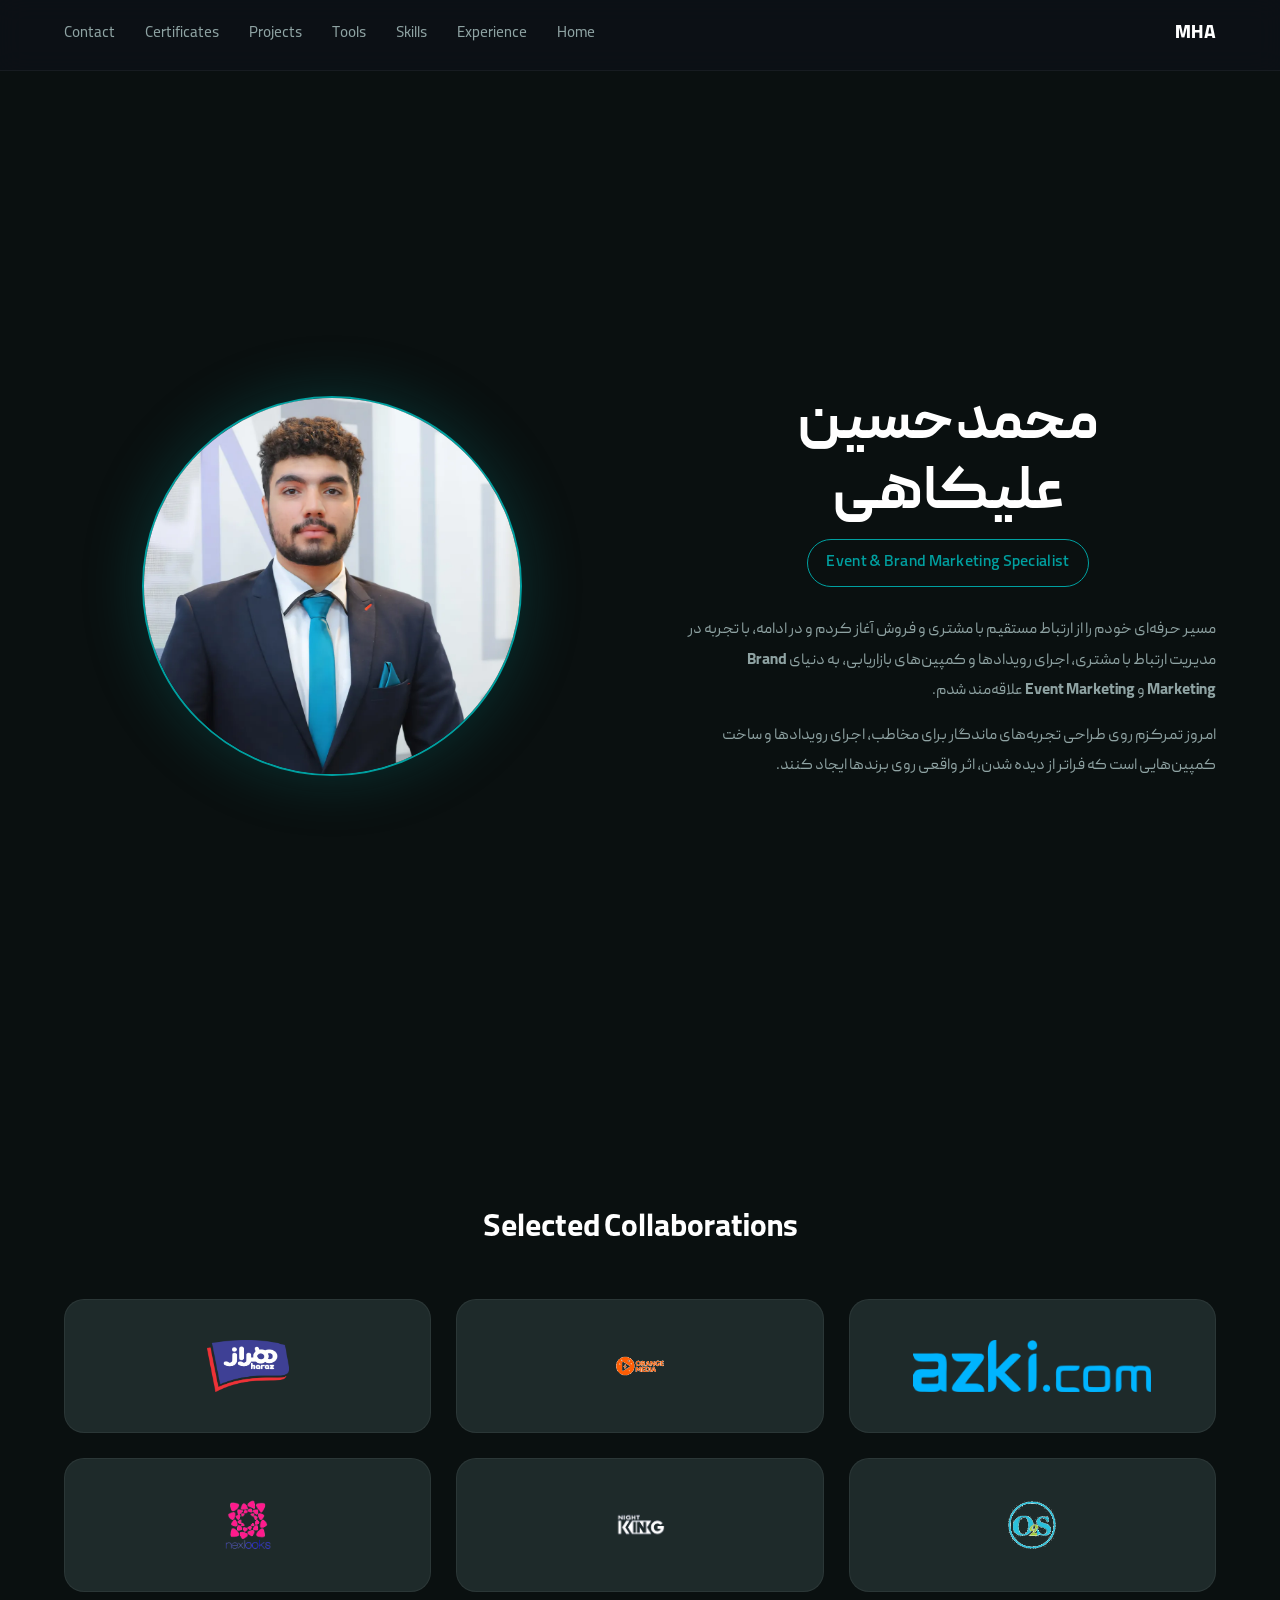
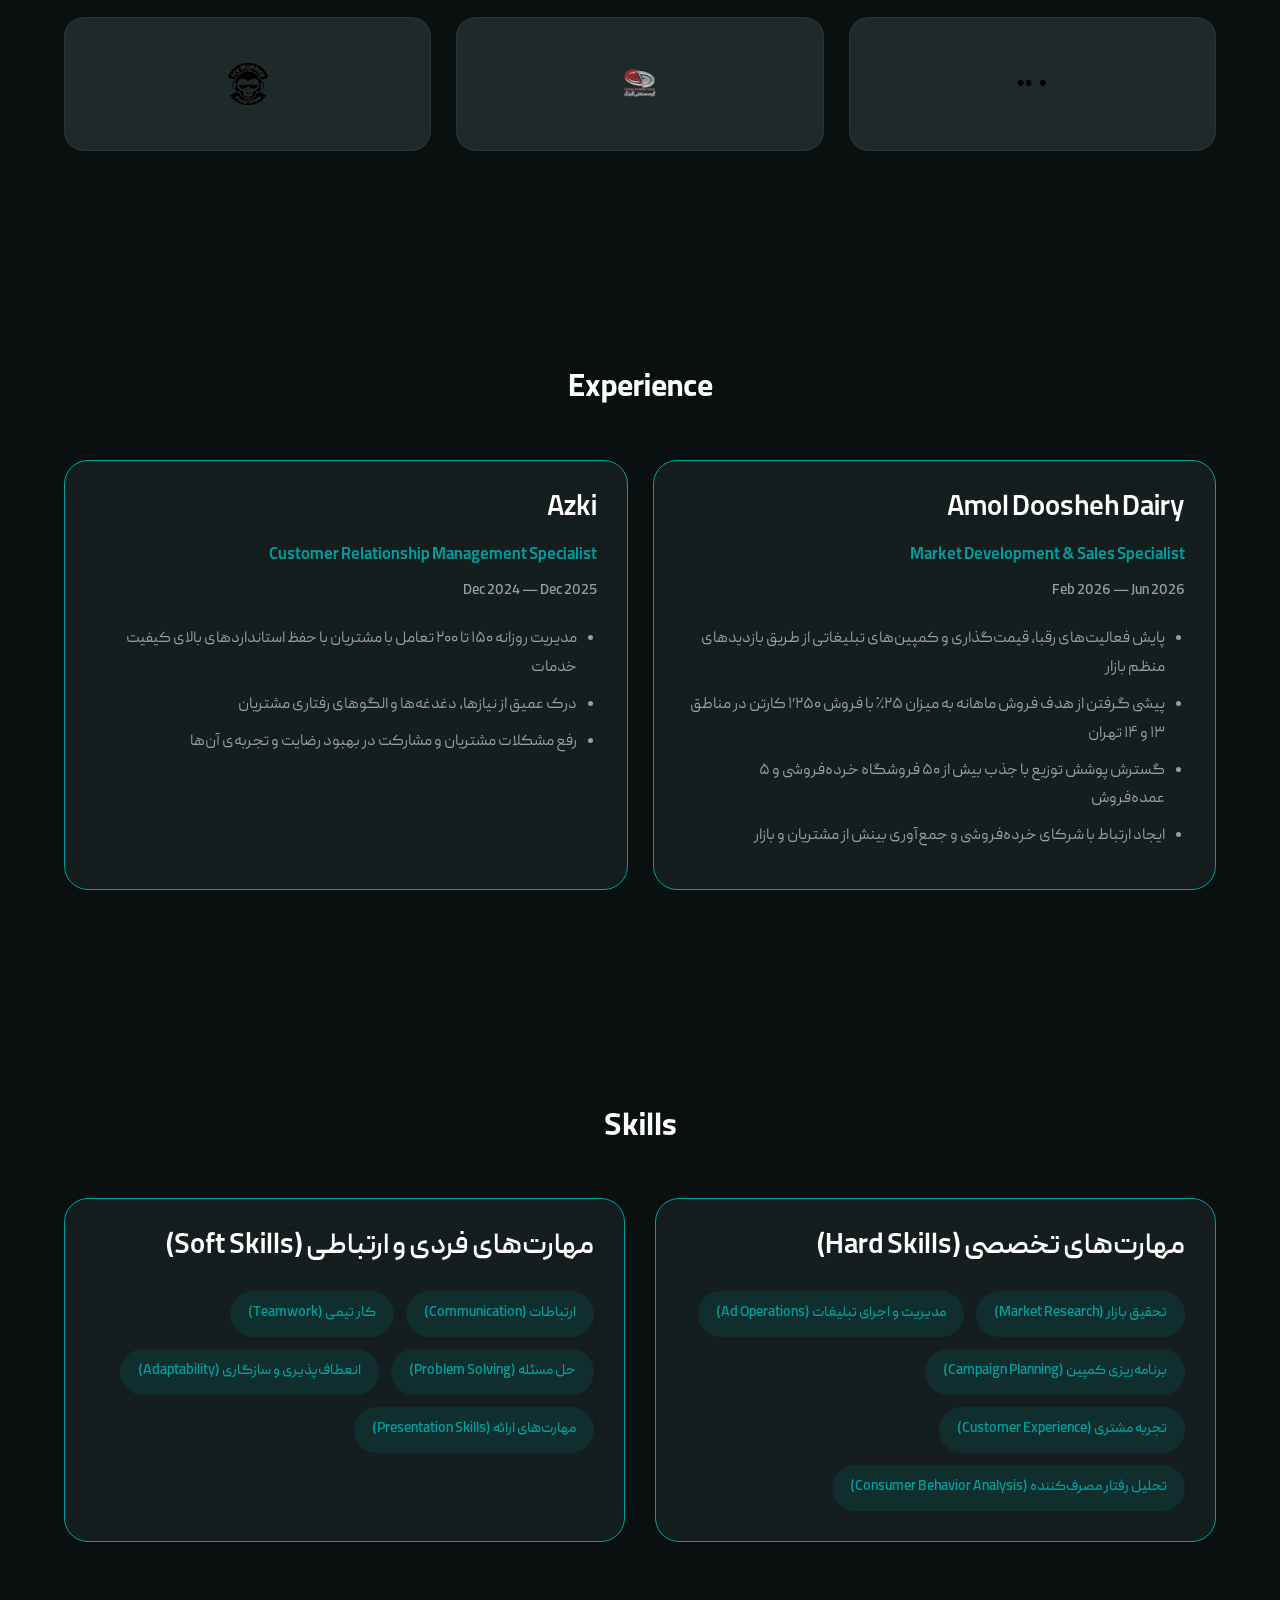
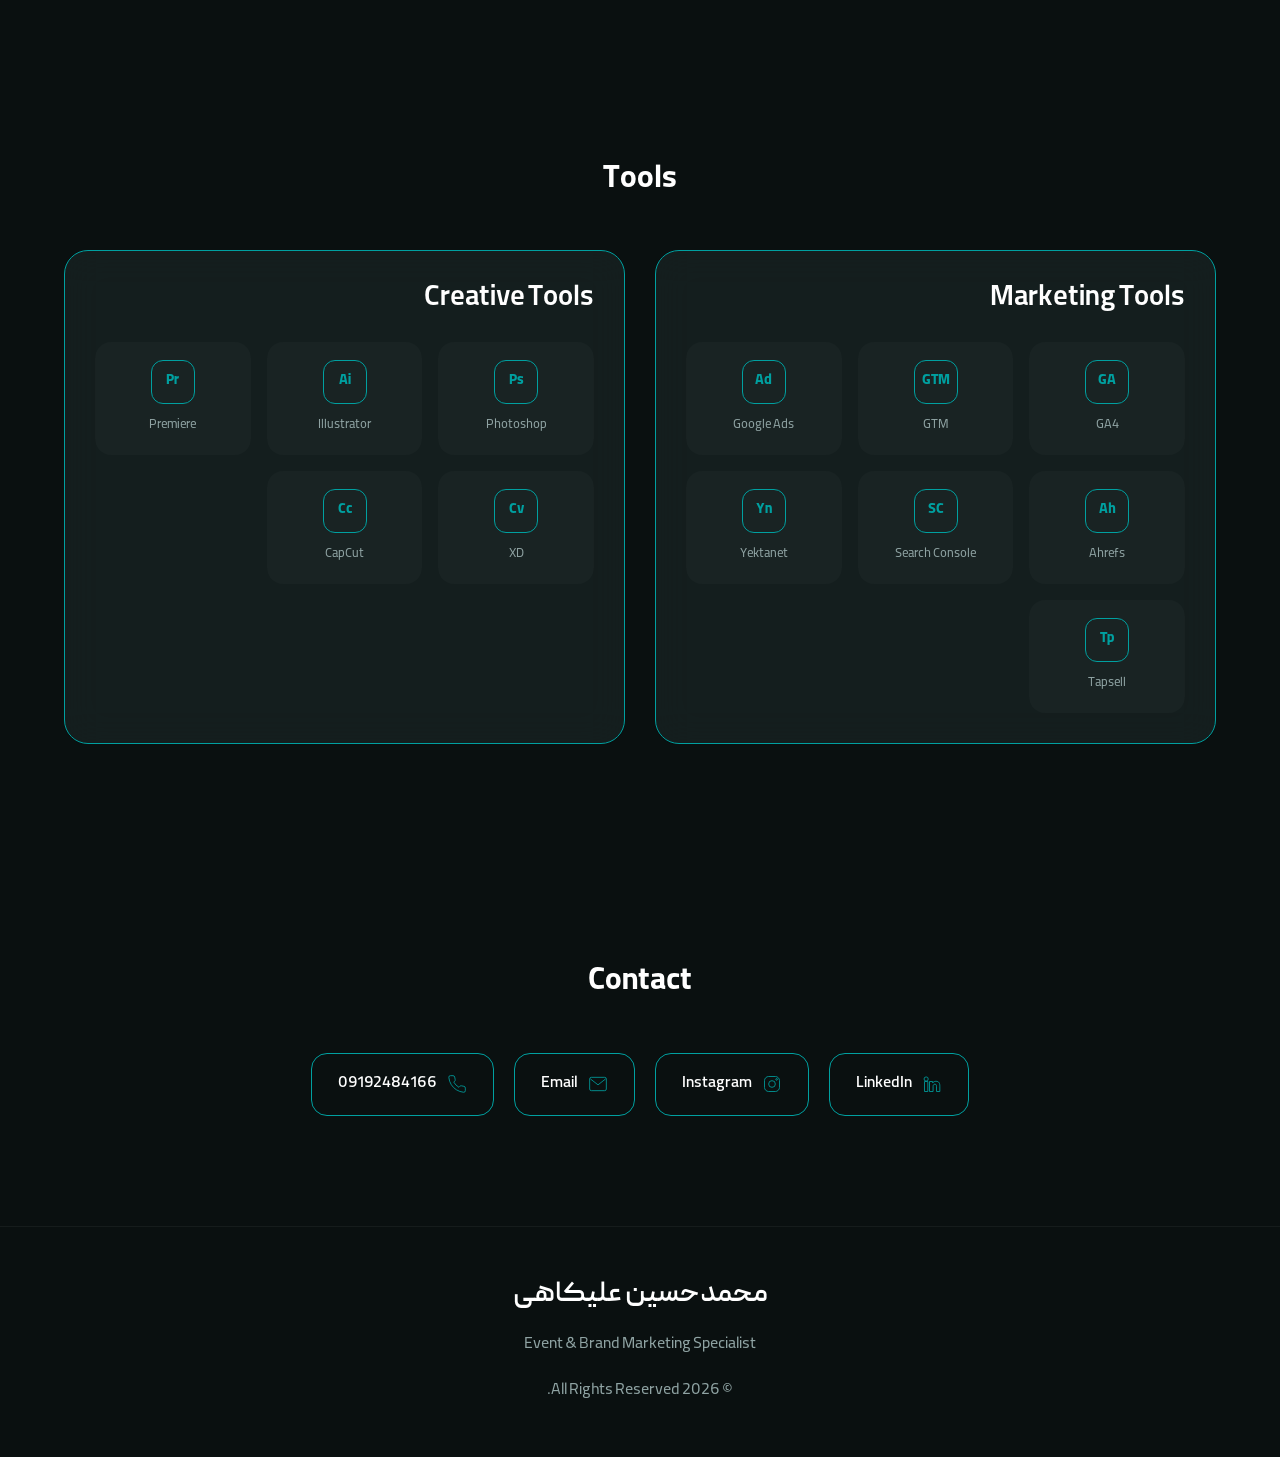
==== commit ebce7fa4: "Update index.html" ====
--- a/index.html
+++ b/index.html
@@ -262,7 +262,7 @@
           <div class="tool"><div class="tool-icon">Ps</div><span>Photoshop</span></div>
           <div class="tool"><div class="tool-icon">Ai</div><span>Illustrator</span></div>
           <div class="tool"><div class="tool-icon">Pr</div><span>Premiere</span></div>
-          <div class="tool"><div class="tool-icon">Cv</div><span>Adobe XD</span></div>
+          <div class="tool"><div class="tool-icon">Cv</div><span>XD</span></div>
           <div class="tool"><div class="tool-icon">Cc</div><span>CapCut</span></div>
         </div>
       </div>
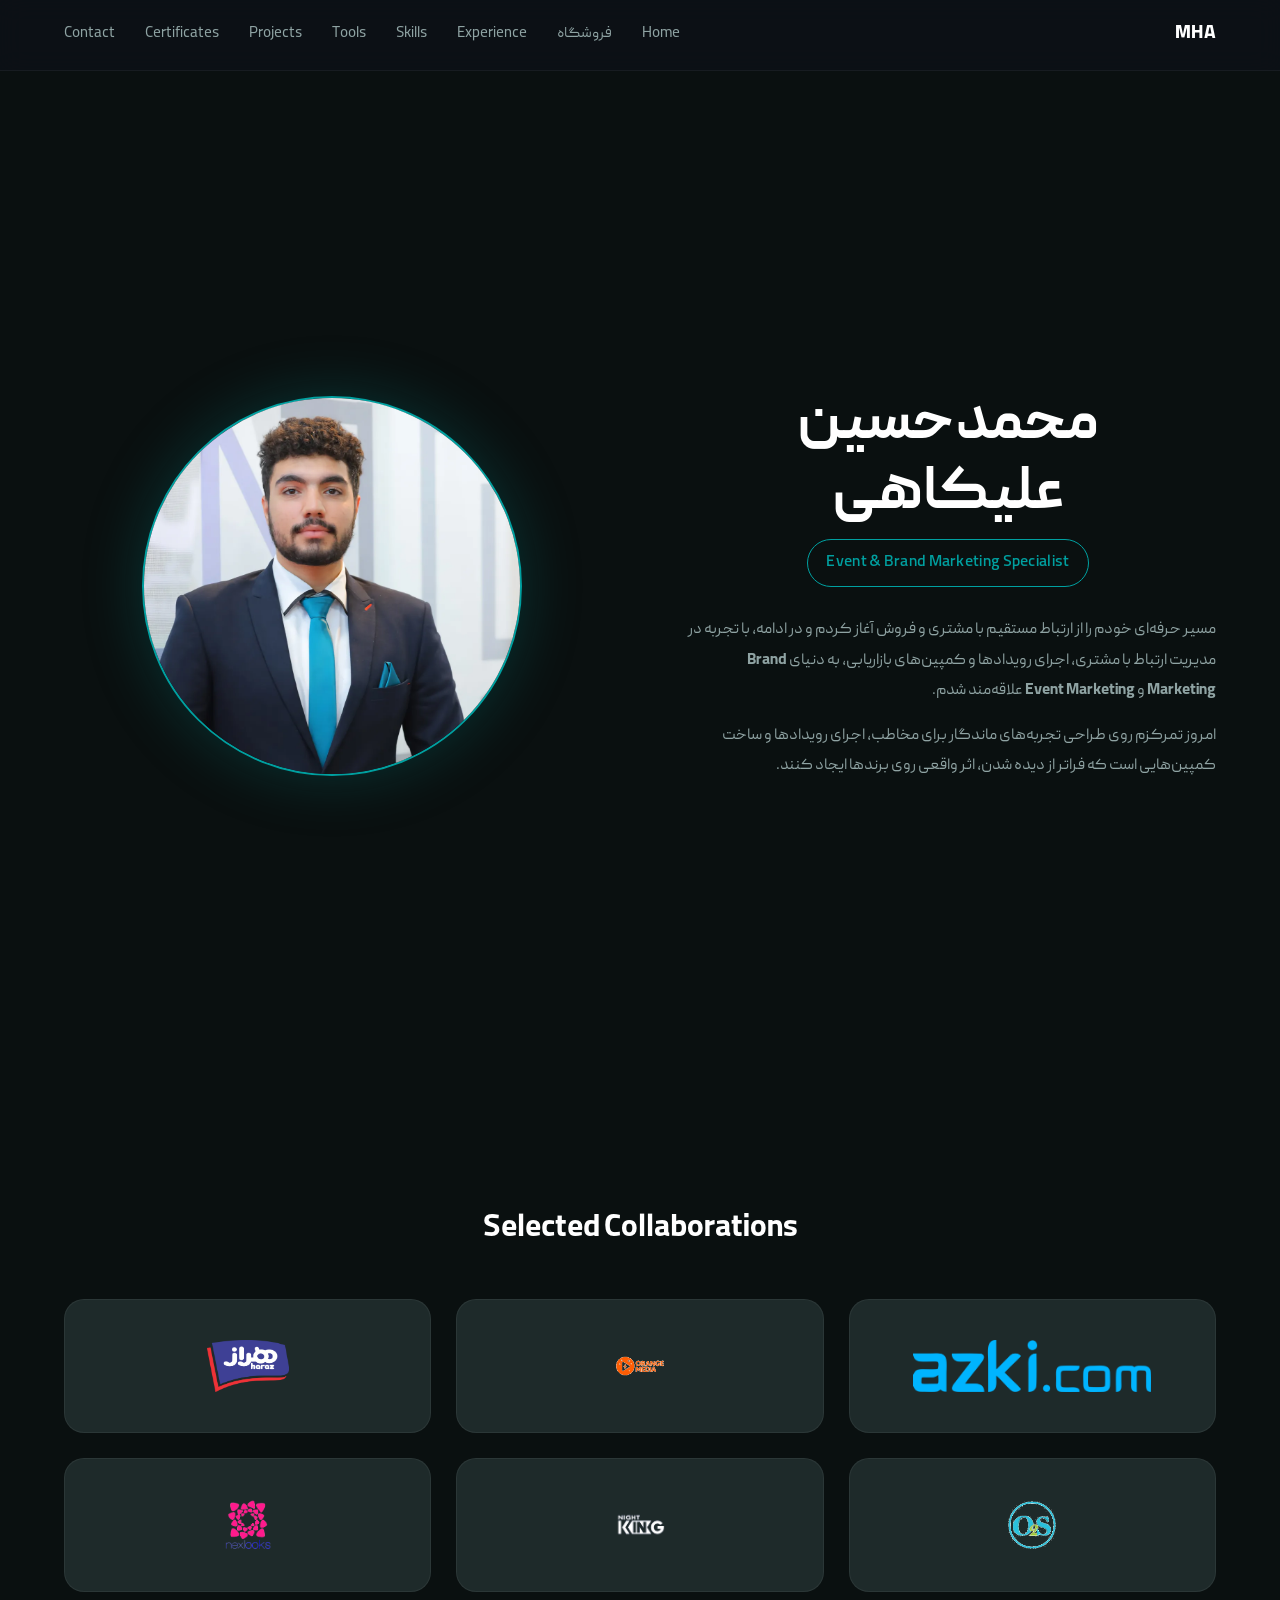
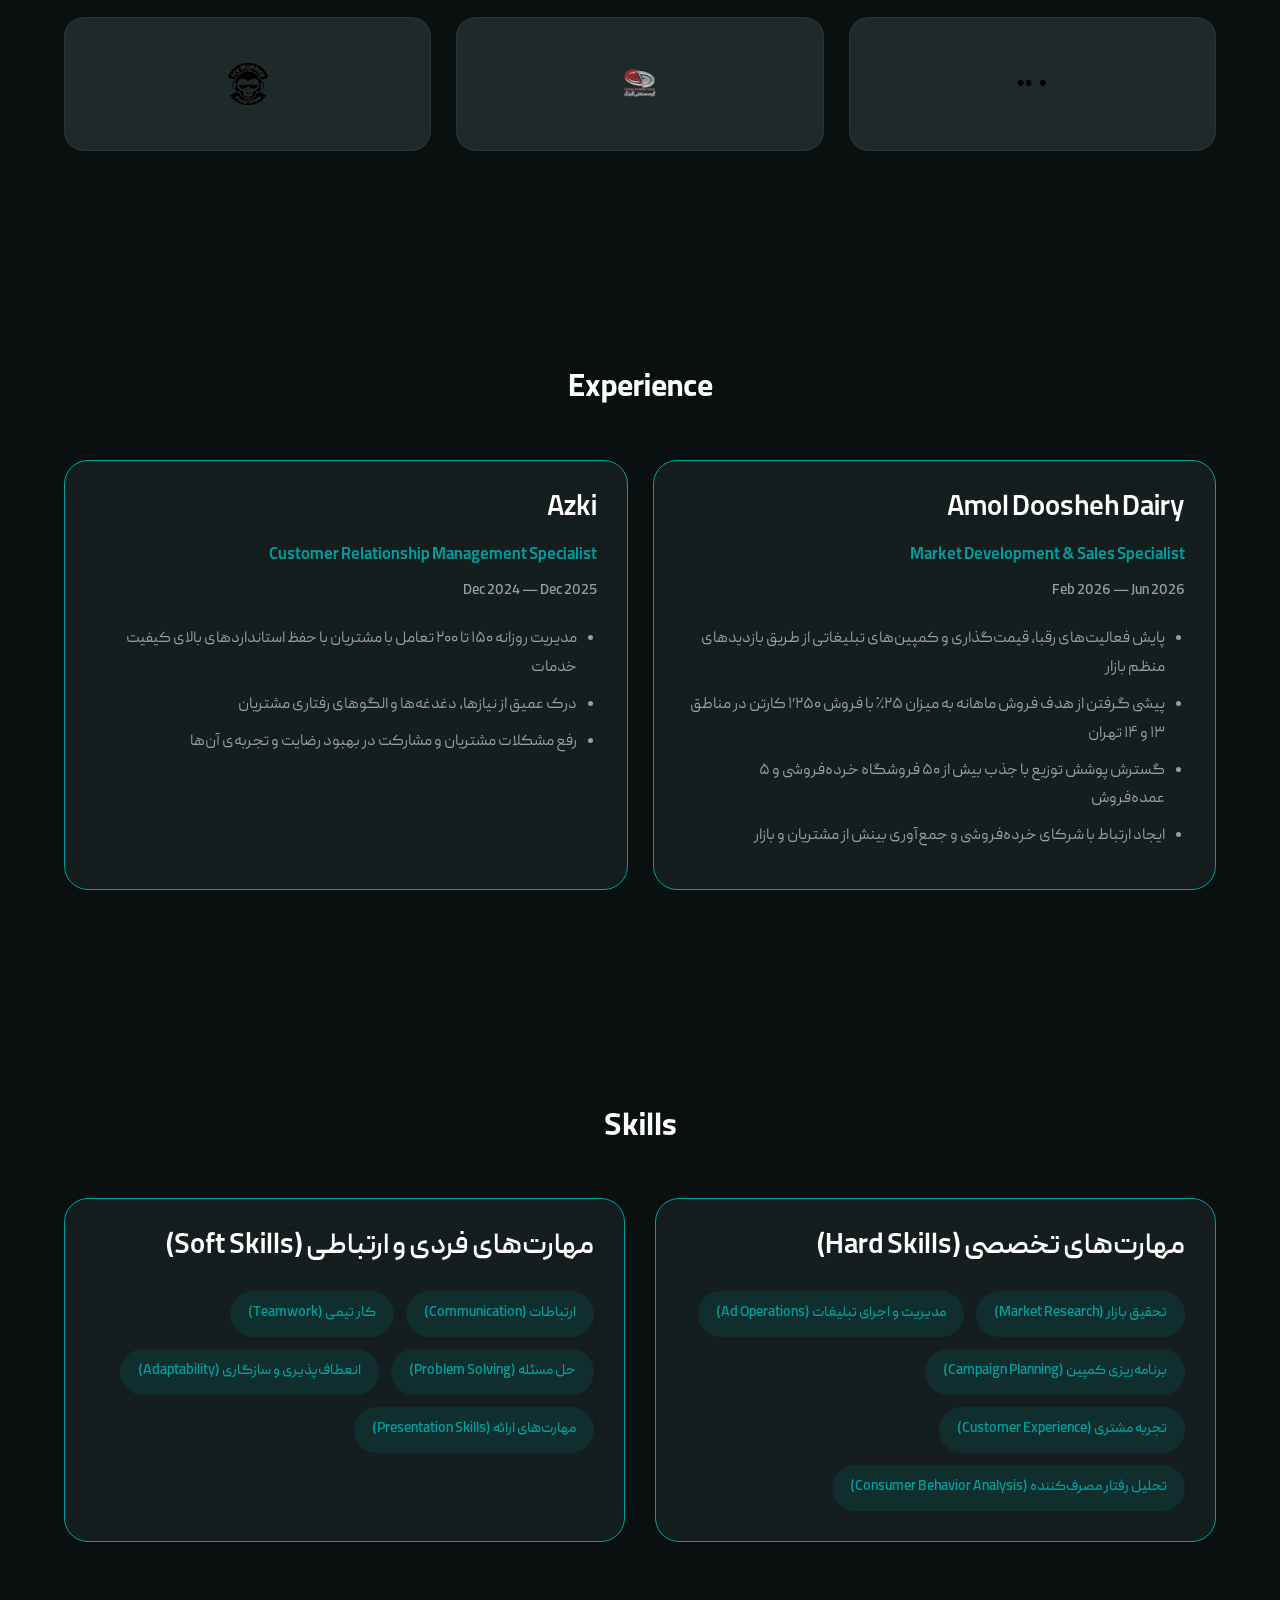
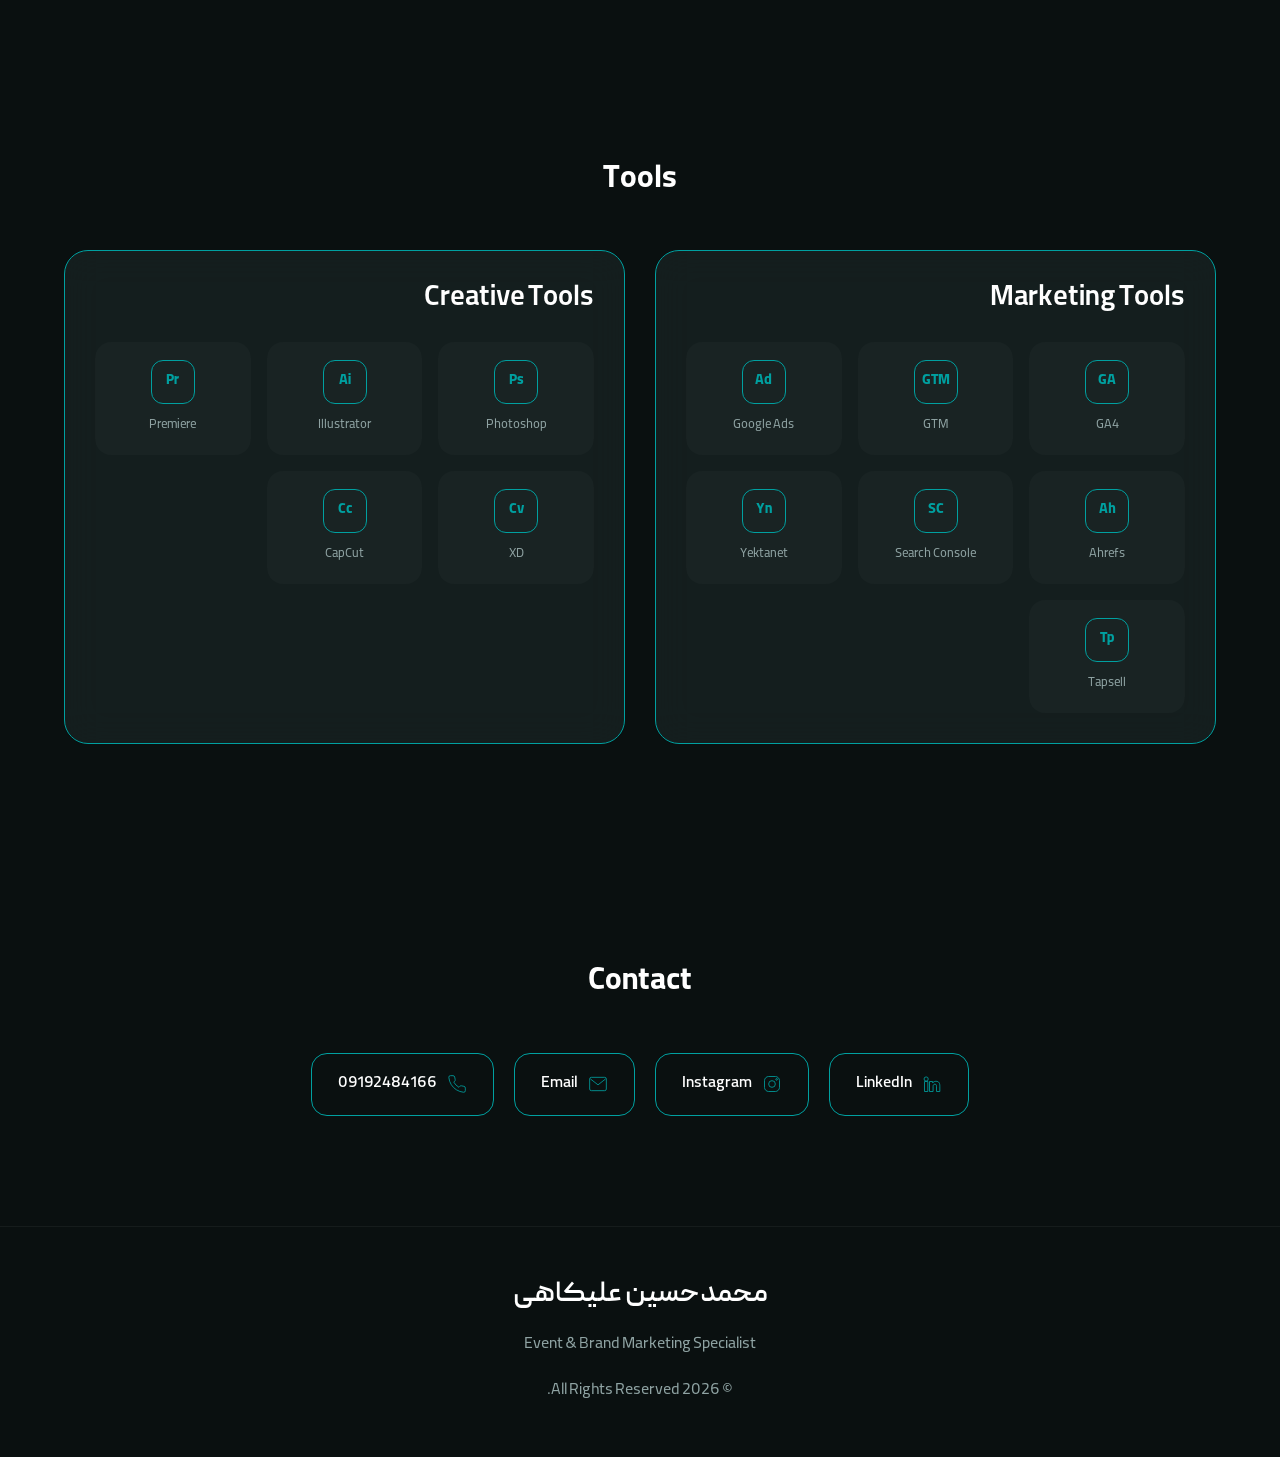
==== commit 5d8c0adf: "Update index.html" ====
--- a/index.html
+++ b/index.html
@@ -53,6 +53,7 @@
 
       <div class="menu">
         <a href="#about">Home</a>
+        <a href="products.html">فروشگاه</a>
         <a href="#experience">Experience</a>
         <a href="#skills">Skills</a>
         <a href="#tools">Tools</a>
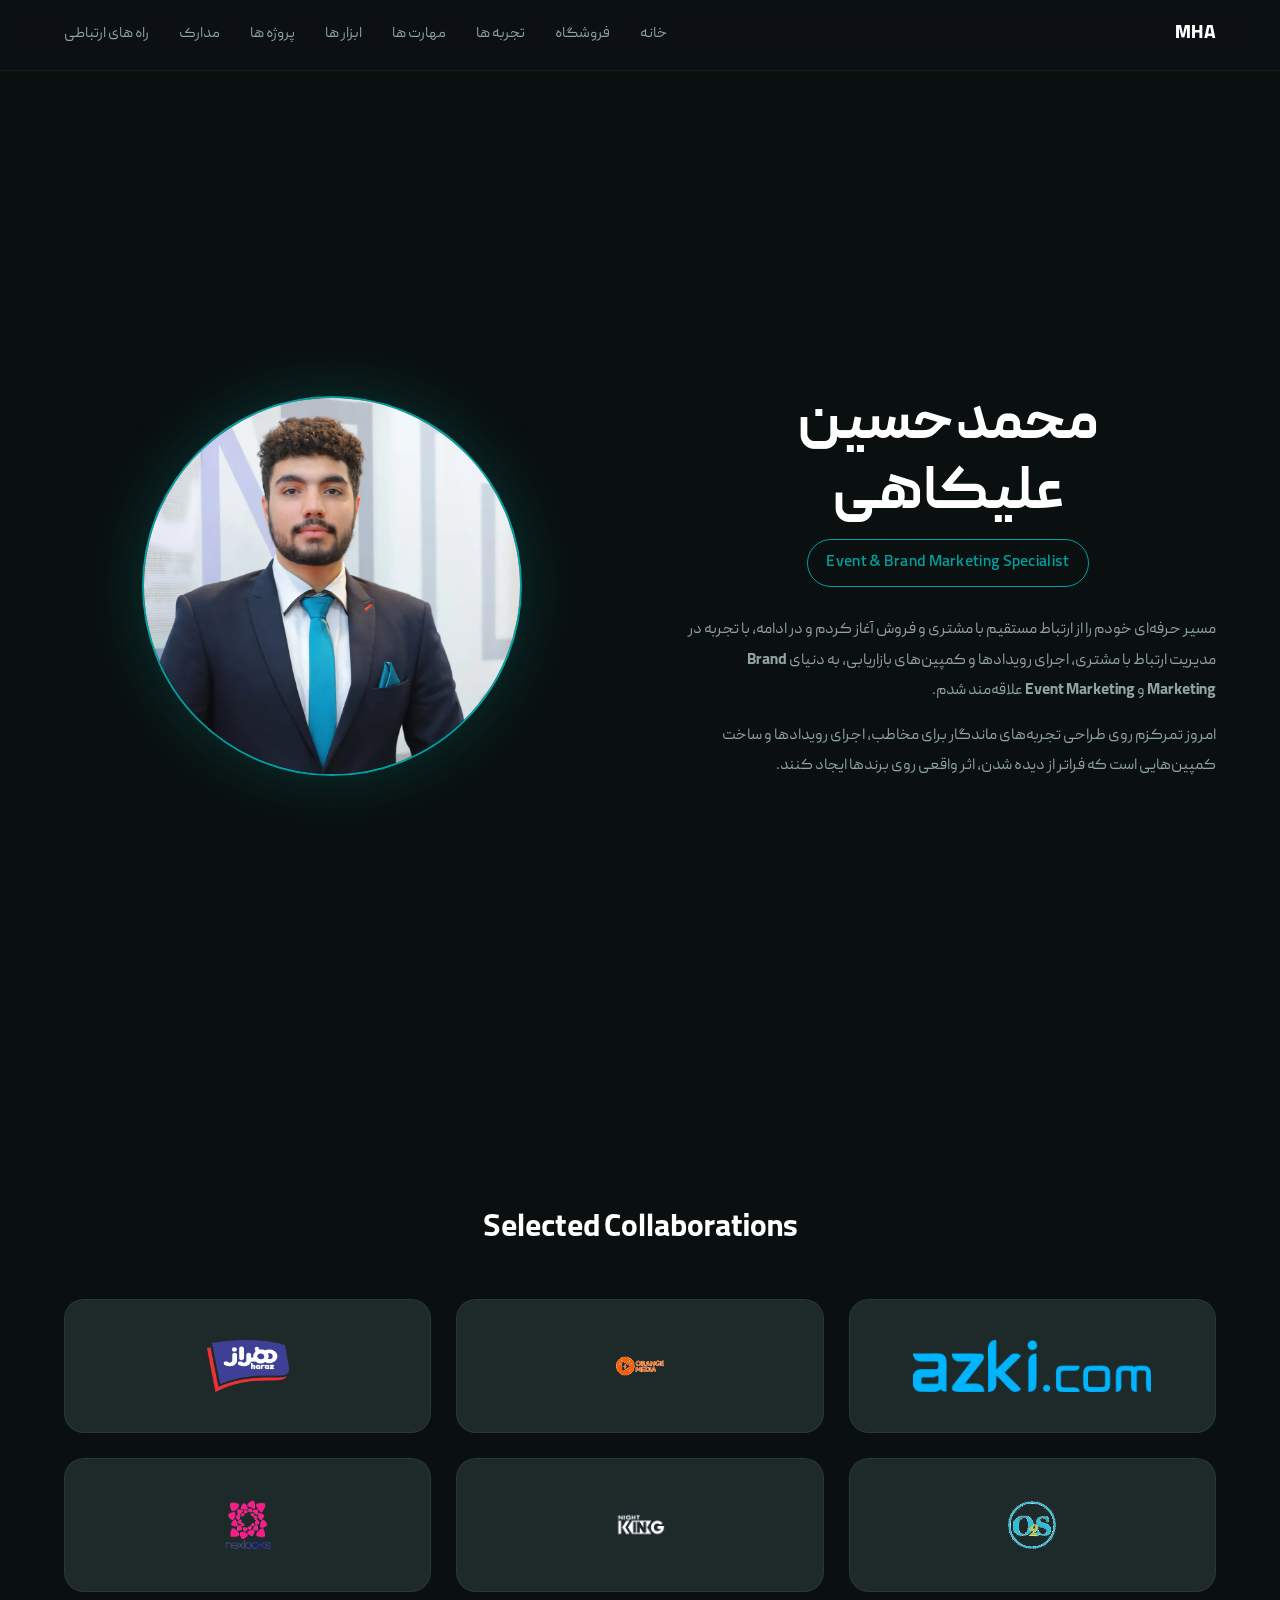
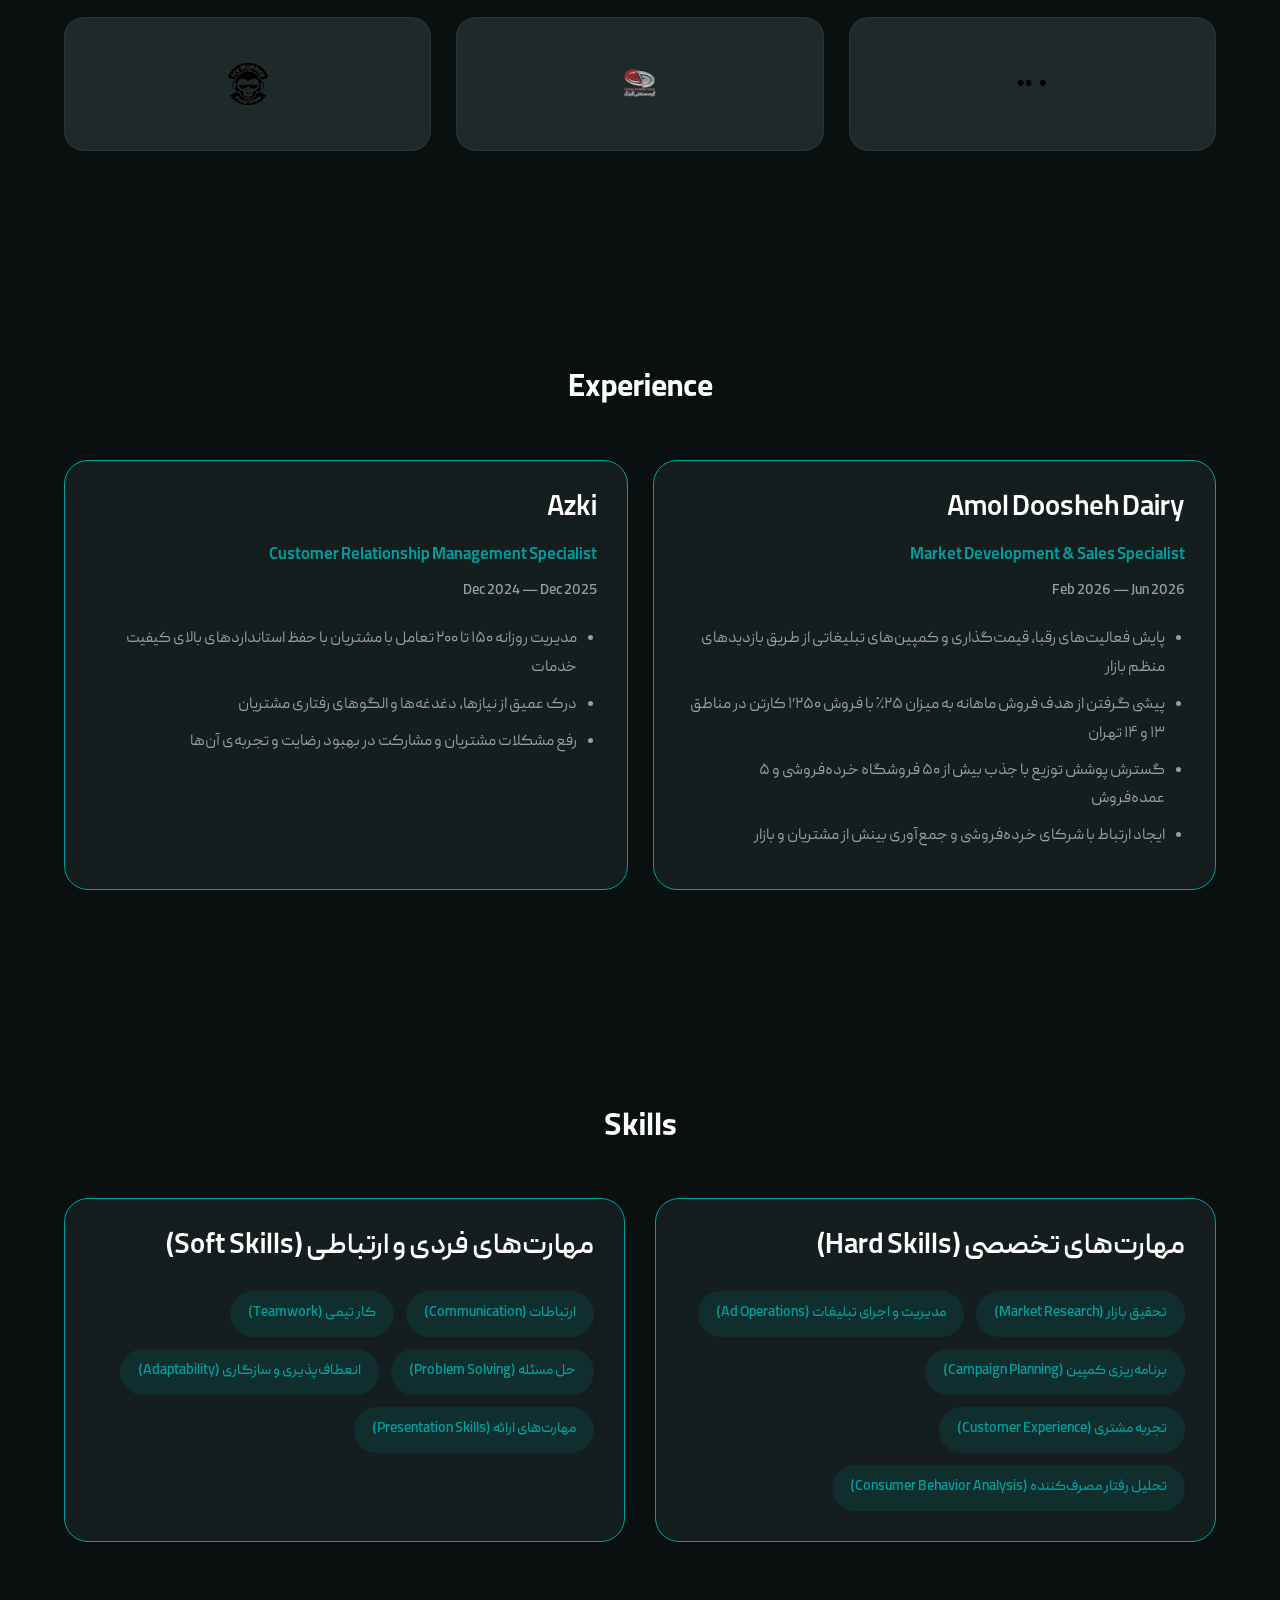
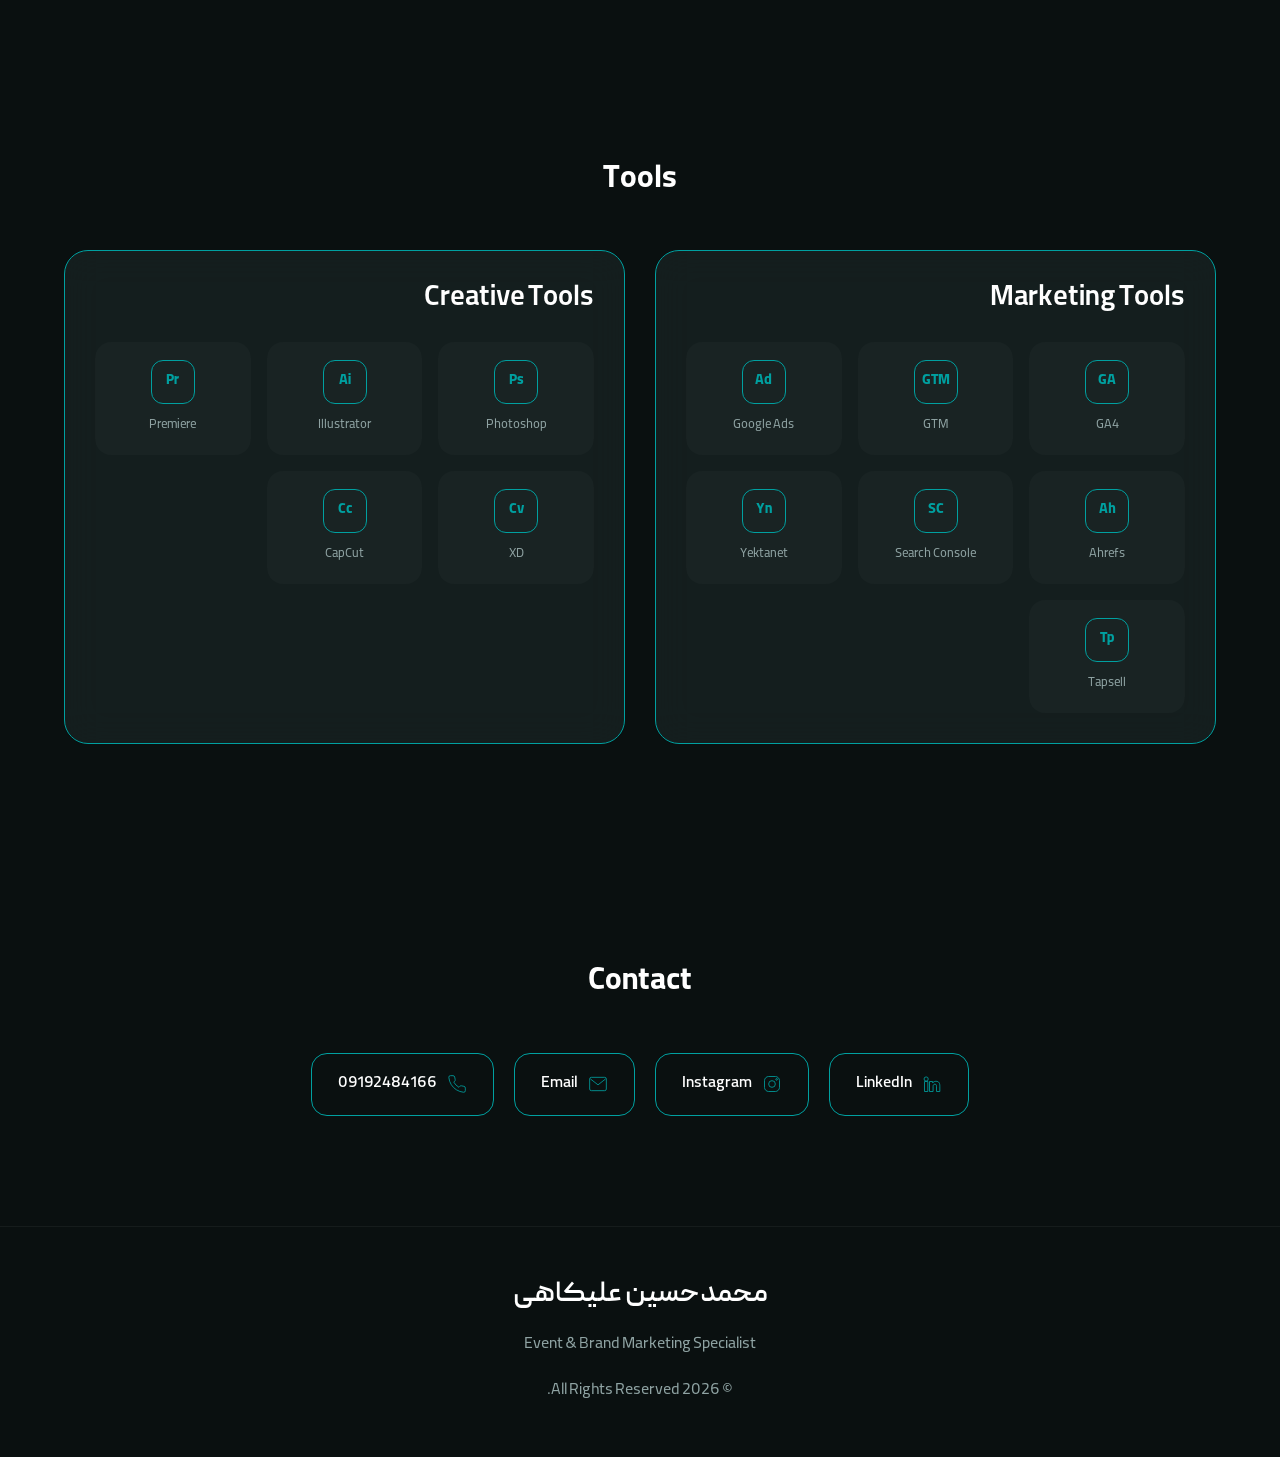
==== commit 344d4969: "Update index.html" ====
--- a/index.html
+++ b/index.html
@@ -52,14 +52,14 @@
       <button class="menu-toggle" aria-label="باز کردن منو">☰</button>
 
       <div class="menu">
-        <a href="#about">Home</a>
+        <a href="#about">خانه</a>
         <a href="products.html">فروشگاه</a>
-        <a href="#experience">Experience</a>
-        <a href="#skills">Skills</a>
-        <a href="#tools">Tools</a>
-        <a href="projects.html">Projects</a>
-        <a href="certificates.html">Certificates</a>
-        <a href="#contact">Contact</a>
+        <a href="#experience">تجربه ها</a>
+        <a href="#skills">مهارت ها</a>
+        <a href="#tools">ابزار ها</a>
+        <a href="projects.html">پروژه ها</a>
+        <a href="certificates.html">مدارک</a>
+        <a href="#contact">راه های ارتباطی</a>
       </div>
 
     </nav>
--- a/style.css
+++ b/style.css
@@ -796,4 +796,243 @@
     max-height:52px;
   }
 }
-
+/* =============================
+   Shop & Products Styles
+============================= */
+.products-grid {
+  display: grid;
+  grid-template-columns: repeat(auto-fit, minmax(280px, 1fr));
+  gap: 2rem;
+  margin-top: 2rem;
+}
+
+.product-card {
+  display: flex;
+  flex-direction: column;
+}
+
+.product-card img {
+  width: 100%;
+  height: 250px;
+  object-fit: cover;
+  border-radius: 8px;
+  margin-bottom: 1rem;
+}
+
+.product-title {
+  font-size: 1.2rem;
+  font-weight: bold;
+  margin-bottom: 0.5rem;
+  color: #111;
+}
+
+.product-desc {
+  font-size: 0.95rem;
+  color: #555;
+  line-height: 1.6;
+  margin-bottom: 1.5rem;
+  flex-grow: 1;
+}
+
+.btn {
+  display: inline-flex;
+  align-items: center;
+  justify-content: center;
+  gap: 8px;
+  padding: 10px 20px;
+  border-radius: 8px;
+  font-family: inherit;
+  font-size: 1rem;
+  cursor: pointer;
+  transition: all 0.3s ease;
+  border: none;
+  text-decoration: none;
+}
+
+.btn-cart {
+  background-color: transparent;
+  border: 1px solid #111;
+  color: #111;
+  width: 100%;
+}
+
+.btn-cart:hover {
+  background-color: #111;
+  color: #fff;
+}
+
+/* =============================
+   Checkout Page
+============================= */
+.checkout-container {
+  max-width: 600px;
+  margin: 0 auto;
+}
+
+.checkout-card {
+  padding: 2rem;
+}
+
+.checkout-summary {
+  background: #f9f9f9;
+  border-radius: 8px;
+  padding: 1rem;
+  margin-bottom: 2rem;
+}
+
+.summary-item {
+  display: flex;
+  align-items: center;
+  gap: 15px;
+}
+
+.summary-item img {
+  width: 80px;
+  height: 80px;
+  object-fit: cover;
+  border-radius: 6px;
+}
+
+.summary-item h4 {
+  margin: 0;
+  font-size: 1.1rem;
+}
+
+.checkout-form .form-group {
+  margin-bottom: 1.5rem;
+  display: flex;
+  flex-direction: column;
+}
+
+.checkout-form label {
+  font-size: 0.9rem;
+  font-weight: 500;
+  margin-bottom: 0.5rem;
+  color: #333;
+}
+
+.checkout-form input,
+.checkout-form textarea {
+  padding: 12px;
+  border: 1px solid #ddd;
+  border-radius: 6px;
+  font-family: inherit;
+  font-size: 1rem;
+  background: #fff;
+}
+
+.checkout-form input:focus,
+.checkout-form textarea:focus {
+  outline: none;
+  border-color: #111;
+}
+
+.btn-success {
+  background-color: #28a745;
+  color: white;
+  width: 100%;
+  padding: 14px;
+  font-weight: bold;
+  font-size: 1.1rem;
+  margin-top: 1rem;
+}
+
+.btn-success:hover {
+  background-color: #218838;
+}
+
+/* =============================
+   Success Page
+============================= */
+.success-page {
+  display: flex;
+  align-items: center;
+  justify-content: center;
+  min-height: 100vh;
+  background-color: #f8f9fa;
+}
+
+.success-wrapper {
+  width: 100%;
+  max-width: 500px;
+  padding: 1rem;
+}
+
+.success-card {
+  text-align: center;
+  padding: 3rem 2rem;
+}
+
+.success-icon {
+  width: 80px;
+  height: 80px;
+  margin-bottom: 1.5rem;
+}
+
+.success-card h2 {
+  font-size: 1.5rem;
+  margin-bottom: 1rem;
+  color: #111;
+}
+
+.success-card p {
+  color: #555;
+  margin-bottom: 2rem;
+  line-height: 1.6;
+}
+
+.btn-outline {
+  background-color: transparent;
+  border: 1px solid #111;
+  color: #111;
+}
+
+.btn-outline:hover {
+  background-color: #111;
+  color: #fff;
+}
+/* استایل دکمه‌های تعداد */
+.summary-details {
+  display: flex;
+  flex-direction: column;
+  gap: 10px;
+}
+
+.quantity-controls {
+  display: flex;
+  align-items: center;
+  gap: 15px;
+  background: #fff;
+  border: 1px solid #ddd;
+  padding: 5px 10px;
+  border-radius: 6px;
+  width: fit-content;
+}
+
+.quantity-controls button {
+  background: transparent;
+  border: none;
+  font-size: 1.2rem;
+  font-weight: bold;
+  cursor: pointer;
+  color: #333;
+}
+
+.quantity-controls span {
+  font-size: 1rem;
+  font-weight: bold;
+  min-width: 20px;
+  text-align: center;
+}
+
+/* استایل ارور فرم */
+.form-error {
+  background-color: #f8d7da;
+  color: #721c24;
+  padding: 12px;
+  border-radius: 6px;
+  margin-bottom: 20px;
+  font-size: 0.95rem;
+  border: 1px solid #f5c6cb;
+  text-align: right;
+}
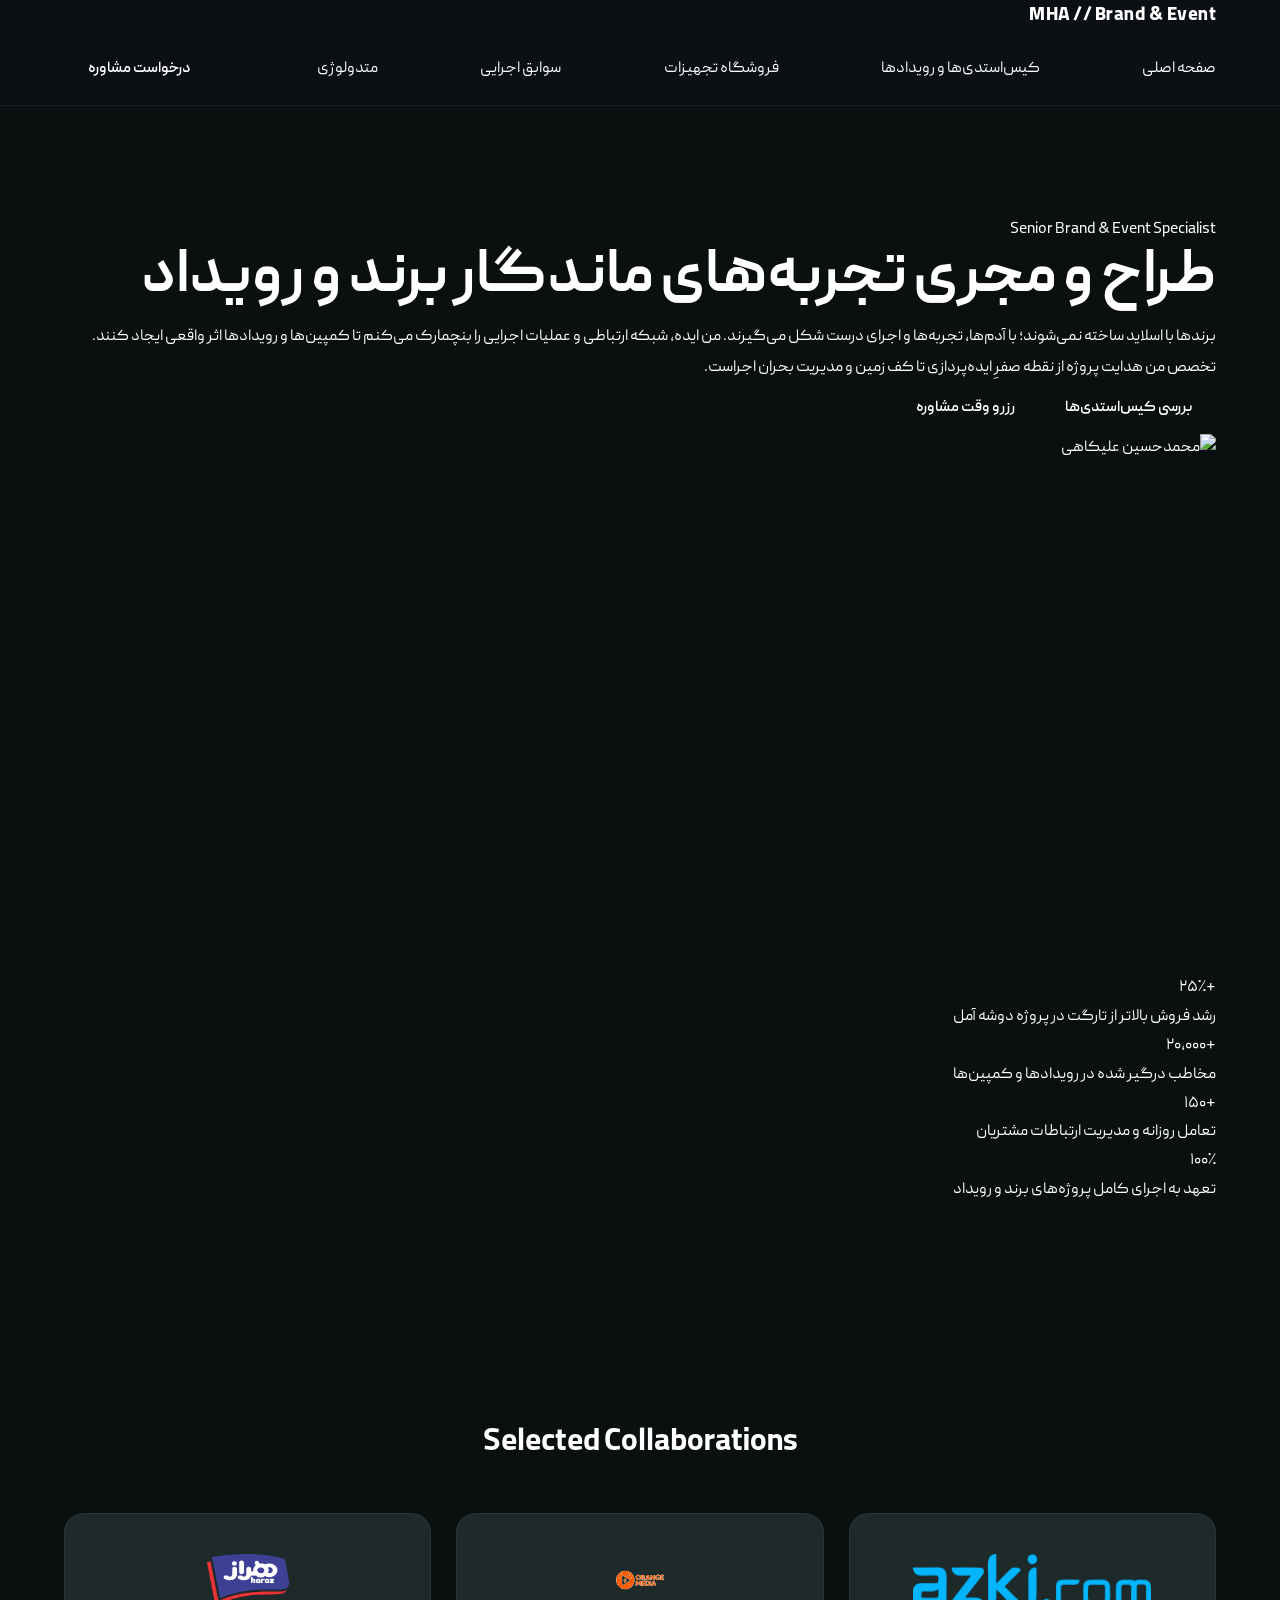
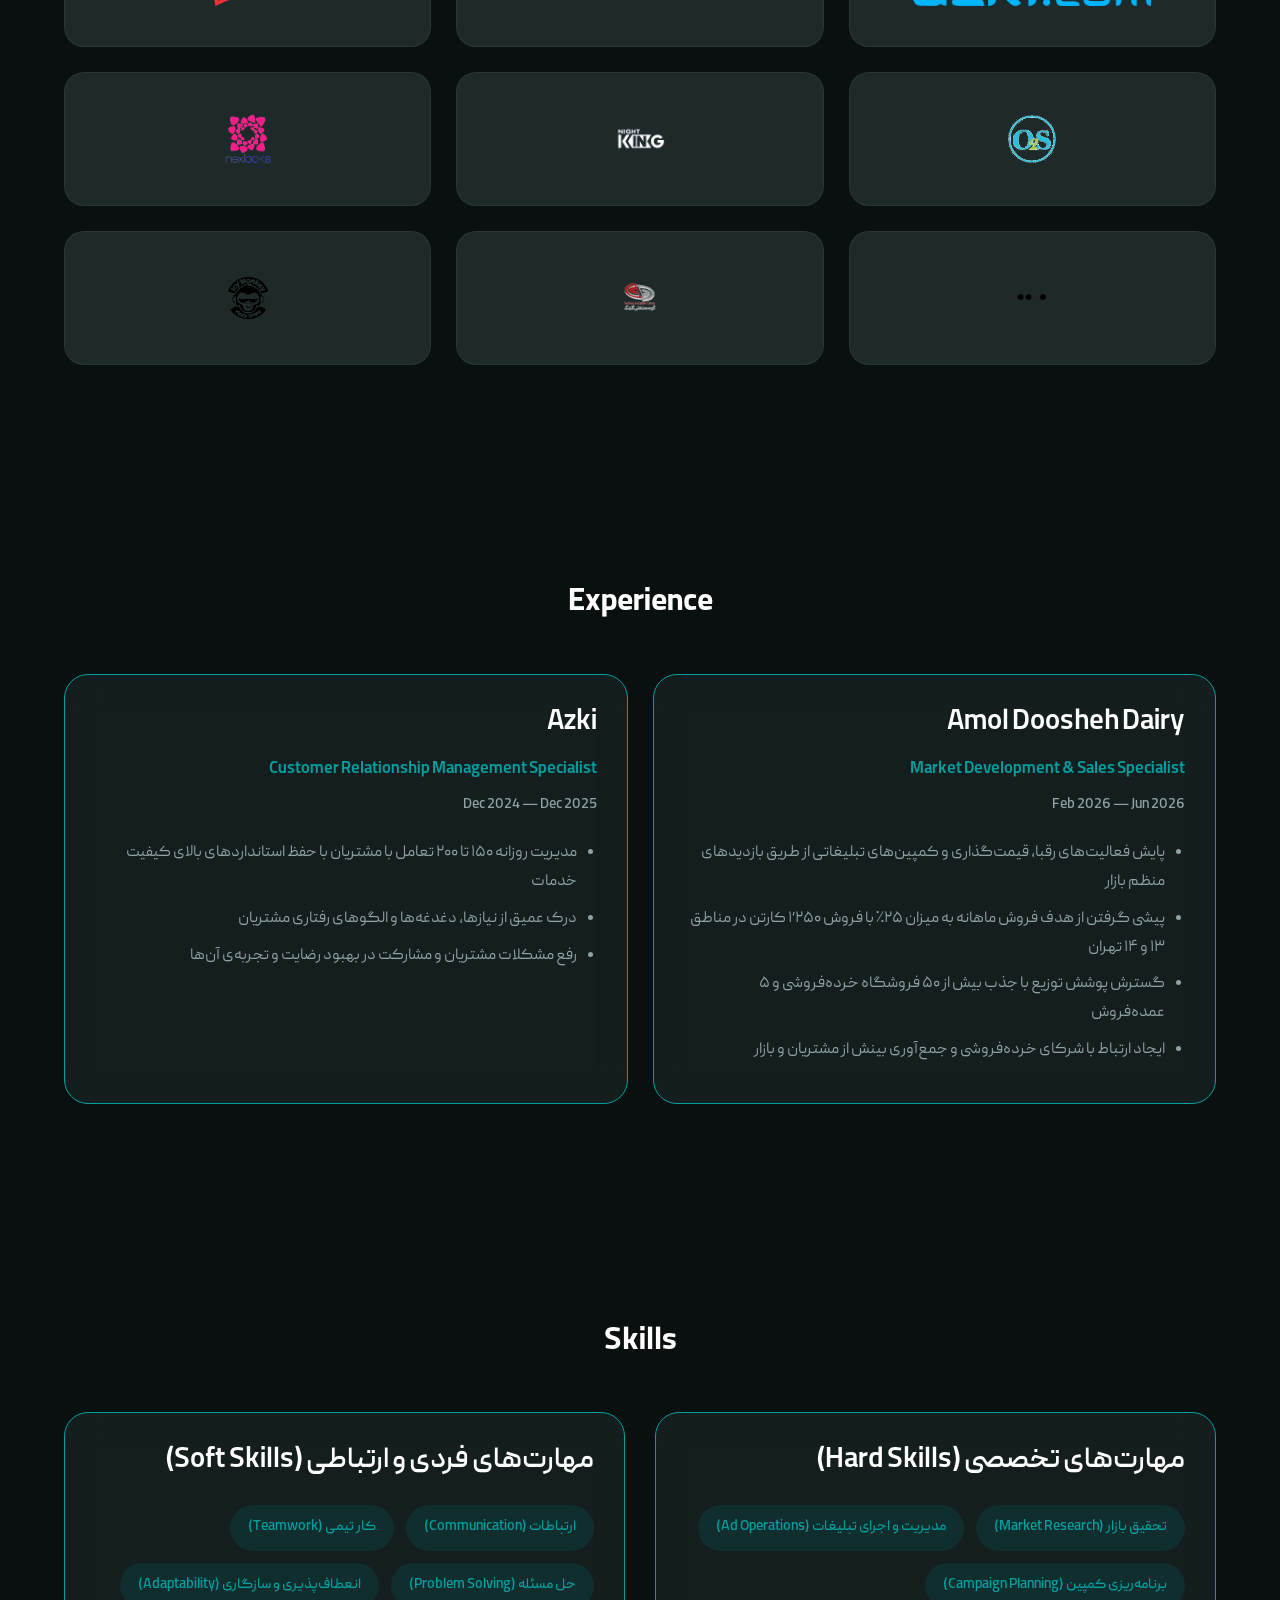
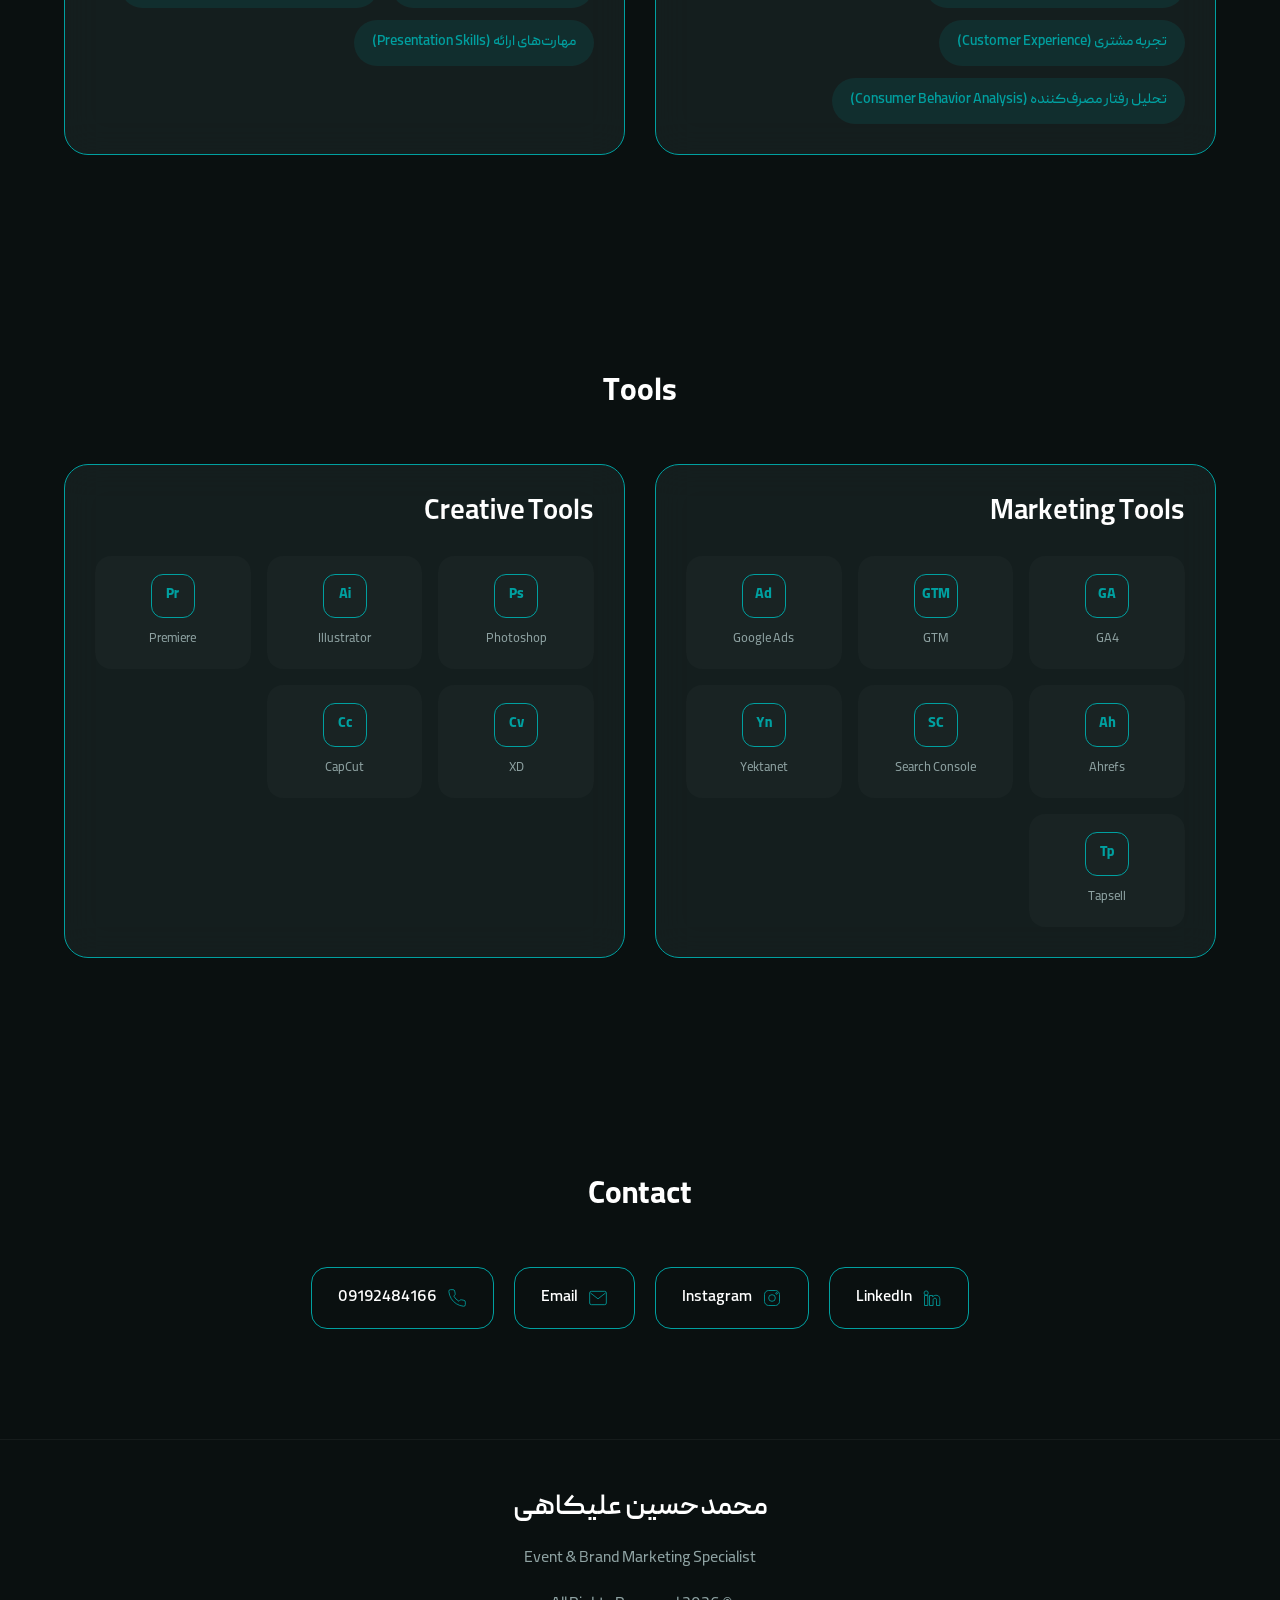
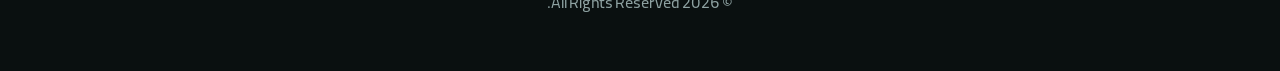
==== commit 12553eb9: "Update index.html" ====
--- a/index.html
+++ b/index.html
@@ -44,26 +44,24 @@
 <body>
 
 <header>
-  <div class="container">
-    <nav>
-
-      <a class="logo" href="#about">MHA</a>
-
-      <button class="menu-toggle" aria-label="باز کردن منو">☰</button>
-
-      <div class="menu">
-        <a href="#about">خانه</a>
-        <a href="products.html">فروشگاه</a>
-        <a href="#experience">تجربه ها</a>
-        <a href="#skills">مهارت ها</a>
-        <a href="#tools">ابزار ها</a>
-        <a href="projects.html">پروژه ها</a>
-        <a href="certificates.html">مدارک</a>
-        <a href="#contact">راه های ارتباطی</a>
-      </div>
-
-    </nav>
-  </div>
+    <div class="container nav-container">
+        <a href="index.html" class="logo">
+            MHA <span>// Brand & Event</span>
+        </a>
+        <nav class="nav-links" id="navLinks">
+            <a href="index.html" class="active">صفحه اصلی</a>
+            <a href="projects.html">کیس‌استدی‌ها و رویدادها</a>
+            <a href="products.html">فروشگاه تجهیزات</a>
+            <a href="#experience">سوابق اجرایی</a>
+            <a href="#skills">متدولوژی</a>
+            <a href="#contact" class="btn btn-primary nav-cta">درخواست مشاوره</a>
+        </nav>
+        <div class="hamburger" id="hamburger">
+            <span></span>
+            <span></span>
+            <span></span>
+        </div>
+    </div>
 </header>
 
 <!-- کد جاوااسکریپت برای فعال‌سازی منوی همبرگری -->
@@ -88,41 +86,44 @@
 
 <!-- HERO -->
 
-<section id="about">
-  <div class="container">
-
-    <div class="hero">
-
-      <div class="hero-text">
-
-        <div class="hero-heading">
-          <h1>محمدحسین علیکاهی</h1>
-          <span class="hero-badge">Event &amp; Brand Marketing Specialist</span>
-        </div>
-
-        <div class="hero-intro">
-          <p>
-            مسیر حرفه‌ای خودم را از ارتباط مستقیم با مشتری و فروش آغاز کردم و در ادامه، با تجربه در مدیریت ارتباط با مشتری، اجرای رویدادها و کمپین‌های بازاریابی، به دنیای <strong>Brand Marketing</strong> و <strong>Event Marketing</strong> علاقه‌مند شدم.
-          </p>
-
-          <p>
-            امروز تمرکزم روی طراحی تجربه‌های ماندگار برای مخاطب، اجرای رویدادها و ساخت کمپین‌هایی است که فراتر از دیده شدن، اثر واقعی روی برندها ایجاد کنند.
-          </p>
-        </div>
-
-      </div>
-
-      <div class="hero-image">
-        <div class="portrait">
-          <img src="profile.webp" alt="محمدحسین علیکاهی" width="340" height="340" loading="eager">
-        </div>
-      </div>
-
-    </div>
-
-  </div>
-</section>
-
+<section id="hero" class="container">
+    <div class="hero-grid">
+        <div class="hero-text">
+            <span class="badge">Senior Brand & Event Specialist</span>
+            <h1>طراح و مجری تجربه‌های ماندگار برند و رویداد</h1>
+            <p>برندها با اسلاید ساخته نمی‌شوند؛ با آدم‌ها، تجربه‌ها و اجرای درست شکل می‌گیرند. من ایده، شبکه ارتباطی و عملیات اجرایی را بنچمارک می‌کنم تا کمپین‌ها و رویدادها اثر واقعی ایجاد کنند. تخصص من هدایت پروژه از نقطه صفرِ ایده‌پردازی تا کف زمین و مدیریت بحران اجراست.</p>
+            <div class="cta-buttons">
+                <a href="projects.html" class="btn btn-primary">بررسی کیس‌استدی‌ها</a>
+                <a href="#contact" class="btn btn-outline">رزرو وقت مشاوره</a>
+            </div>
+        </div>
+        <div class="hero-img">
+            <div class="img-wrapper">
+                <img src="assets/images/profile.webp" alt="محمدحسین علیکاهی" width="320" height="320" loading="eager">
+            </div>
+        </div>
+    </div>
+</section>
+<section id="metrics" class="container">
+    <div class="metrics-grid">
+        <div class="metric-card">
+            <div class="metric-number">+۲۵٪</div>
+            <div class="metric-label">رشد فروش بالاتر از تارگت در پروژه دوشه آمل</div>
+        </div>
+        <div class="metric-card">
+            <div class="metric-number">+۲۰,۰۰۰</div>
+            <div class="metric-label">مخاطب درگیر شده در رویدادها و کمپین‌ها</div>
+        </div>
+        <div class="metric-card">
+            <div class="metric-number">+۱۵۰</div>
+            <div class="metric-label">تعامل روزانه و مدیریت ارتباطات مشتریان</div>
+        </div>
+        <div class="metric-card">
+            <div class="metric-number">۱۰۰٪</div>
+            <div class="metric-label">تعهد به اجرای کامل پروژه‌های برند و رویداد</div>
+        </div>
+    </div>
+</section>
 <!-- SELECTED COLLABORATIONS -->
 
 <section id="collaborations">
--- a/style.css
+++ b/style.css
@@ -797,7 +797,7 @@
   }
 }
 /* =============================
-   Shop & Products Styles
+   Shop & Products Styles (Dark Theme Unified)
 ============================= */
 .products-grid {
   display: grid;
@@ -813,23 +813,23 @@
 
 .product-card img {
   width: 100%;
-  height: 250px;
+  height: 220px;
   object-fit: cover;
-  border-radius: 8px;
-  margin-bottom: 1rem;
+  border-radius: 16px;
+  margin-bottom: 1.2rem;
 }
 
 .product-title {
   font-size: 1.2rem;
-  font-weight: bold;
+  font-weight: 700;
   margin-bottom: 0.5rem;
-  color: #111;
+  color: var(--text);
 }
 
 .product-desc {
   font-size: 0.95rem;
-  color: #555;
-  line-height: 1.6;
+  color: var(--muted);
+  line-height: 1.7;
   margin-bottom: 1.5rem;
   flex-grow: 1;
 }
@@ -839,10 +839,11 @@
   align-items: center;
   justify-content: center;
   gap: 8px;
-  padding: 10px 20px;
-  border-radius: 8px;
+  padding: 12px 24px;
+  border-radius: 12px;
   font-family: inherit;
-  font-size: 1rem;
+  font-size: 0.95rem;
+  font-weight: 600;
   cursor: pointer;
   transition: all 0.3s ease;
   border: none;
@@ -850,56 +851,125 @@
 }
 
 .btn-cart {
-  background-color: transparent;
-  border: 1px solid #111;
-  color: #111;
+  background: rgba(var(--primary-rgb), 0.12);
+  border: 1px solid var(--primary);
+  color: var(--primary);
   width: 100%;
 }
 
 .btn-cart:hover {
-  background-color: #111;
-  color: #fff;
+  background: var(--primary);
+  color: #0a1010;
+  box-shadow: 0 0 20px rgba(var(--primary-rgb), 0.4);
 }
 
 /* =============================
-   Checkout Page
+   Checkout Page Styles
 ============================= */
 .checkout-container {
-  max-width: 600px;
+  max-width: 680px;
   margin: 0 auto;
 }
 
 .checkout-card {
-  padding: 2rem;
+  background: rgba(30, 42, 42, 0.55);
+  backdrop-filter: blur(18px);
+  -webkit-backdrop-filter: blur(18px);
+  border: 1px solid var(--primary);
+  border-radius: 24px;
+  padding: 30px;
 }
 
 .checkout-summary {
-  background: #f9f9f9;
-  border-radius: 8px;
-  padding: 1rem;
-  margin-bottom: 2rem;
+  background: rgba(10, 16, 16, 0.6);
+  border: 1px solid rgba(255, 255, 255, 0.08);
+  border-radius: 16px;
+  padding: 20px;
+  margin-bottom: 25px;
 }
 
 .summary-item {
   display: flex;
   align-items: center;
   gap: 15px;
+  padding-bottom: 15px;
+  margin-bottom: 15px;
+  border-bottom: 1px solid rgba(255, 255, 255, 0.08);
+}
+
+.summary-item:last-child {
+  border-bottom: none;
+  padding-bottom: 0;
+  margin-bottom: 0;
 }
 
 .summary-item img {
-  width: 80px;
-  height: 80px;
+  width: 70px;
+  height: 70px;
   object-fit: cover;
-  border-radius: 6px;
-}
-
-.summary-item h4 {
-  margin: 0;
+  border-radius: 12px;
+  border: 1px solid rgba(var(--primary-rgb), 0.3);
+}
+
+.summary-details {
+  display: flex;
+  flex-direction: column;
+  gap: 8px;
+  flex-grow: 1;
+}
+
+.summary-details h4 {
+  font-size: 1rem;
+  color: var(--text);
+  font-weight: 600;
+}
+
+/* دکمه‌های کم و زیاد کردن تعداد */
+.quantity-controls {
+  display: flex;
+  align-items: center;
+  gap: 12px;
+  background: rgba(255, 255, 255, 0.05);
+  border: 1px solid rgba(var(--primary-rgb), 0.3);
+  padding: 4px 10px;
+  border-radius: 8px;
+  width: fit-content;
+}
+
+.quantity-controls button {
+  background: transparent;
+  border: none;
   font-size: 1.1rem;
-}
-
+  font-weight: bold;
+  cursor: pointer;
+  color: var(--primary);
+  line-height: 1;
+}
+
+.quantity-controls button:hover {
+  color: #fff;
+}
+
+.quantity-controls span {
+  font-size: 0.95rem;
+  font-weight: 600;
+  color: var(--text);
+  min-width: 18px;
+  text-align: center;
+}
+
+.remove-btn {
+  background: transparent;
+  border: none;
+  color: #ff6b6b;
+  cursor: pointer;
+  font-size: 0.85rem;
+  margin-inline-start: auto;
+}
+
+/* فرم تسویه حساب */
 .checkout-form .form-group {
-  margin-bottom: 1.5rem;
+  margin-bottom: 1.2rem;
   display: flex;
   flex-direction: column;
 }
@@ -907,132 +977,126 @@
 .checkout-form label {
   font-size: 0.9rem;
   font-weight: 500;
-  margin-bottom: 0.5rem;
-  color: #333;
+  margin-bottom: 0.4rem;
+  color: var(--text);
+}
+
+.required-star {
+  color: #ff4d4d;
+  margin-inline-start: 4px;
 }
 
 .checkout-form input,
 .checkout-form textarea {
-  padding: 12px;
-  border: 1px solid #ddd;
-  border-radius: 6px;
-  font-family: inherit;
-  font-size: 1rem;
-  background: #fff;
+  padding: 12px 16px;
+  border: 1px solid rgba(255, 255, 255, 0.1);
+  border-radius: 12px;
+  font-family: "Peyda", sans-serif;
+  font-size: 0.95rem;
+  background: rgba(10, 16, 16, 0.5);
+  color: var(--text);
+  transition: 0.3s;
 }
 
 .checkout-form input:focus,
 .checkout-form textarea:focus {
   outline: none;
-  border-color: #111;
+  border-color: var(--primary);
+  box-shadow: 0 0 10px rgba(var(--primary-rgb), 0.2);
 }
 
 .btn-success {
-  background-color: #28a745;
-  color: white;
+  background: var(--primary);
+  color: #0a1010;
   width: 100%;
   padding: 14px;
-  font-weight: bold;
+  font-weight: 700;
+  font-size: 1rem;
+  margin-top: 1rem;
+  border-radius: 12px;
+}
+
+.btn-success:hover {
+  box-shadow: 0 0 25px rgba(var(--primary-rgb), 0.5);
+  transform: translateY(-2px);
+}
+
+/* ارور فرم */
+.form-error {
+  background-color: rgba(255, 77, 77, 0.15);
+  color: #ff6b6b;
+  padding: 12px 16px;
+  border-radius: 12px;
+  margin-bottom: 20px;
+  font-size: 0.9rem;
+  border: 1px solid rgba(255, 77, 77, 0.3);
+  text-align: right;
+  font-weight: 500;
+}
+/* استایل دکمه ادامه خرید در صفحه فروشگاه */
+.shop-action-wrapper {
+  margin-top: 40px;
+  text-align: center;
+}
+
+.btn-large {
+  padding: 16px 32px;
   font-size: 1.1rem;
-  margin-top: 1rem;
-}
-
-.btn-success:hover {
-  background-color: #218838;
-}
-
+  max-width: 400px;
+  margin: 0 auto;
+}
 /* =============================
-   Success Page
+   Success Page Styles (Dark & Glass)
 ============================= */
-.success-page {
+.success-section {
+  min-height: 70vh;
   display: flex;
   align-items: center;
   justify-content: center;
-  min-height: 100vh;
-  background-color: #f8f9fa;
 }
 
 .success-wrapper {
-  width: 100%;
-  max-width: 500px;
-  padding: 1rem;
+  max-width: 550px;
+  margin: 0 auto;
 }
 
 .success-card {
   text-align: center;
-  padding: 3rem 2rem;
-}
-
-.success-icon {
+  padding: 40px 30px;
+  display: flex;
+  flex-direction: column;
+  align-items: center;
+}
+
+.success-icon-badge {
   width: 80px;
   height: 80px;
-  margin-bottom: 1.5rem;
-}
-
-.success-card h2 {
-  font-size: 1.5rem;
-  margin-bottom: 1rem;
-  color: #111;
-}
-
-.success-card p {
-  color: #555;
-  margin-bottom: 2rem;
-  line-height: 1.6;
-}
-
-.btn-outline {
-  background-color: transparent;
-  border: 1px solid #111;
-  color: #111;
-}
-
-.btn-outline:hover {
-  background-color: #111;
-  color: #fff;
-}
-/* استایل دکمه‌های تعداد */
-.summary-details {
-  display: flex;
-  flex-direction: column;
-  gap: 10px;
-}
-
-.quantity-controls {
+  background: rgba(40, 167, 69, 0.15);
+  border: 1px solid #28a745;
+  border-radius: 50%;
   display: flex;
   align-items: center;
-  gap: 15px;
-  background: #fff;
-  border: 1px solid #ddd;
-  padding: 5px 10px;
-  border-radius: 6px;
-  width: fit-content;
-}
-
-.quantity-controls button {
-  background: transparent;
-  border: none;
-  font-size: 1.2rem;
-  font-weight: bold;
-  cursor: pointer;
-  color: #333;
-}
-
-.quantity-controls span {
+  justify-content: center;
+  margin-bottom: 24px;
+  box-shadow: 0 0 30px rgba(40, 167, 69, 0.3);
+}
+
+.success-icon-badge svg {
+  width: 42px;
+  height: 42px;
+  stroke: #28a745;
+}
+
+.success-title {
+  font-size: 1.6rem;
+  font-weight: 800;
+  color: var(--text);
+  margin-bottom: 12px;
+}
+
+.success-desc {
+  color: var(--muted);
   font-size: 1rem;
-  font-weight: bold;
-  min-width: 20px;
-  text-align: center;
-}
-
-/* استایل ارور فرم */
-.form-error {
-  background-color: #f8d7da;
-  color: #721c24;
-  padding: 12px;
-  border-radius: 6px;
+  line-height: 1.8;
   margin-bottom: 20px;
-  font-size: 0.95rem;
-  border: 1px solid #f5c6cb;
-  text-align: right;
-}
+}
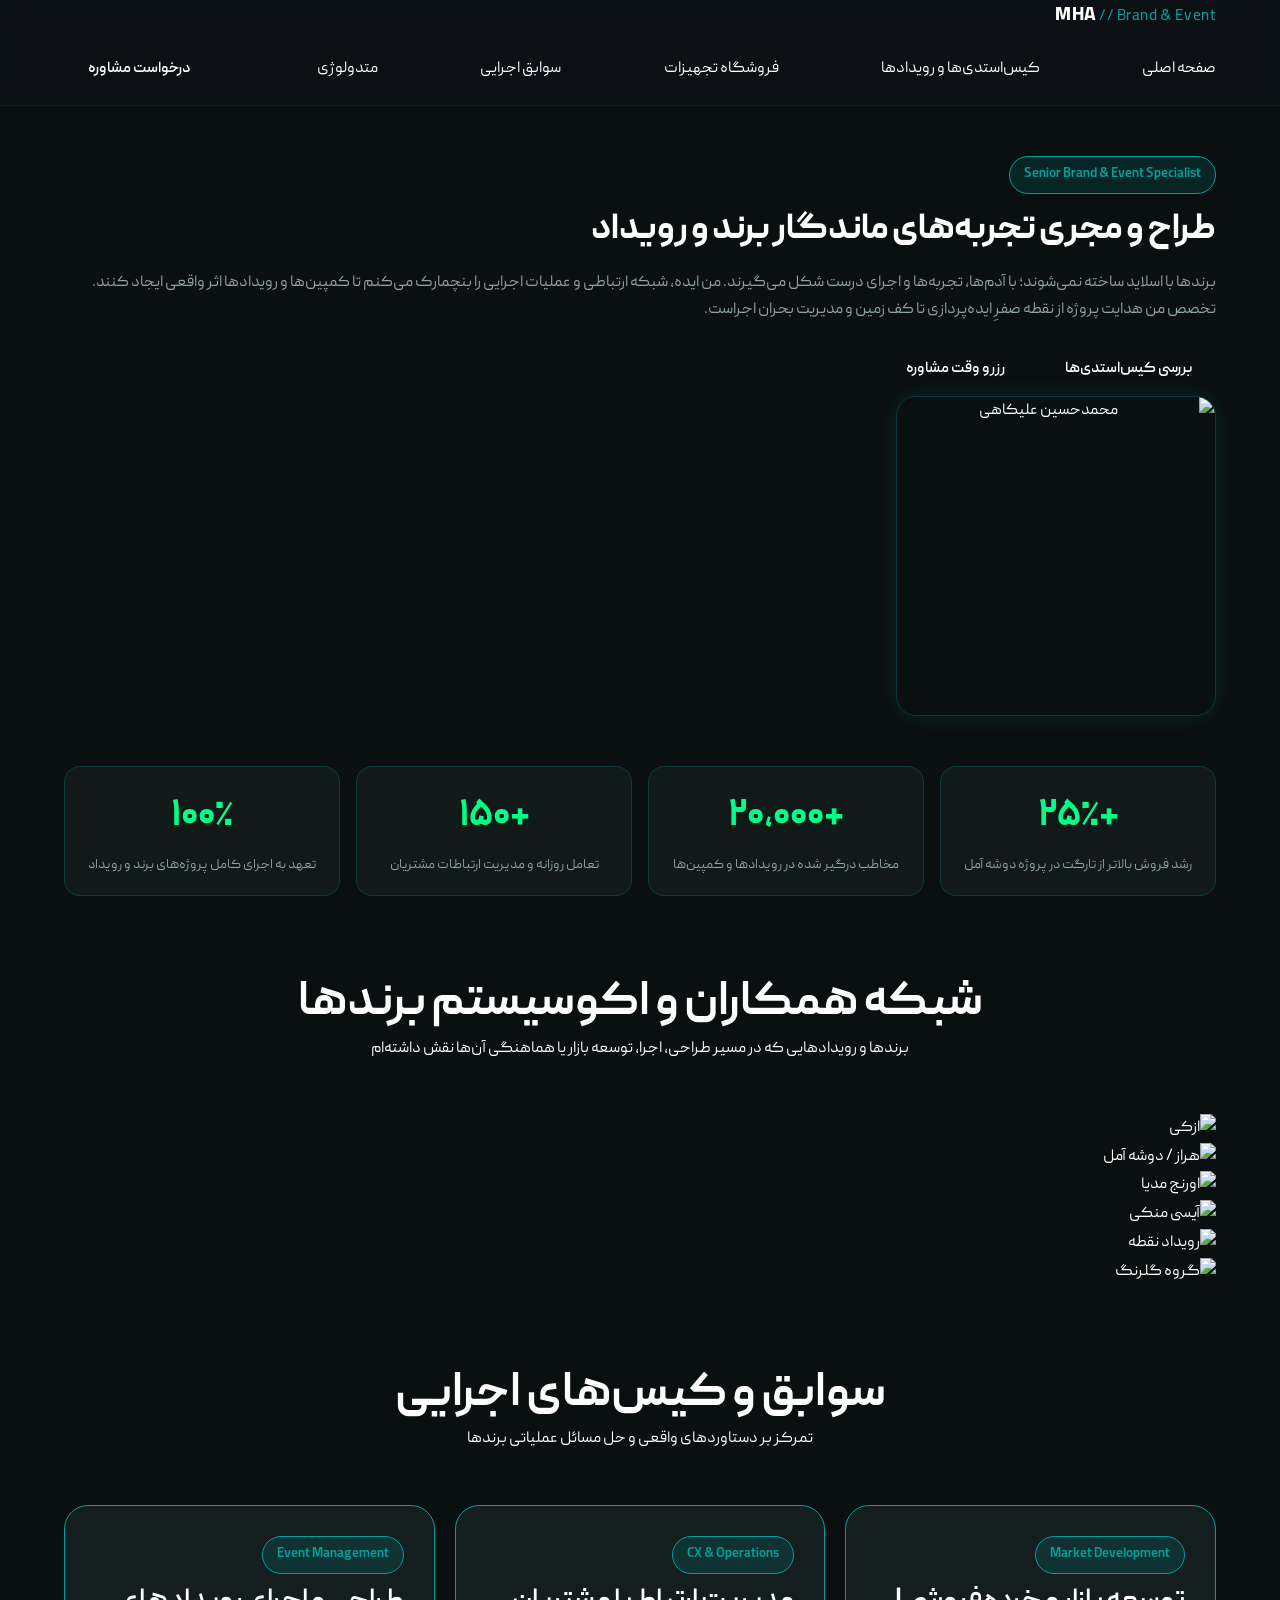
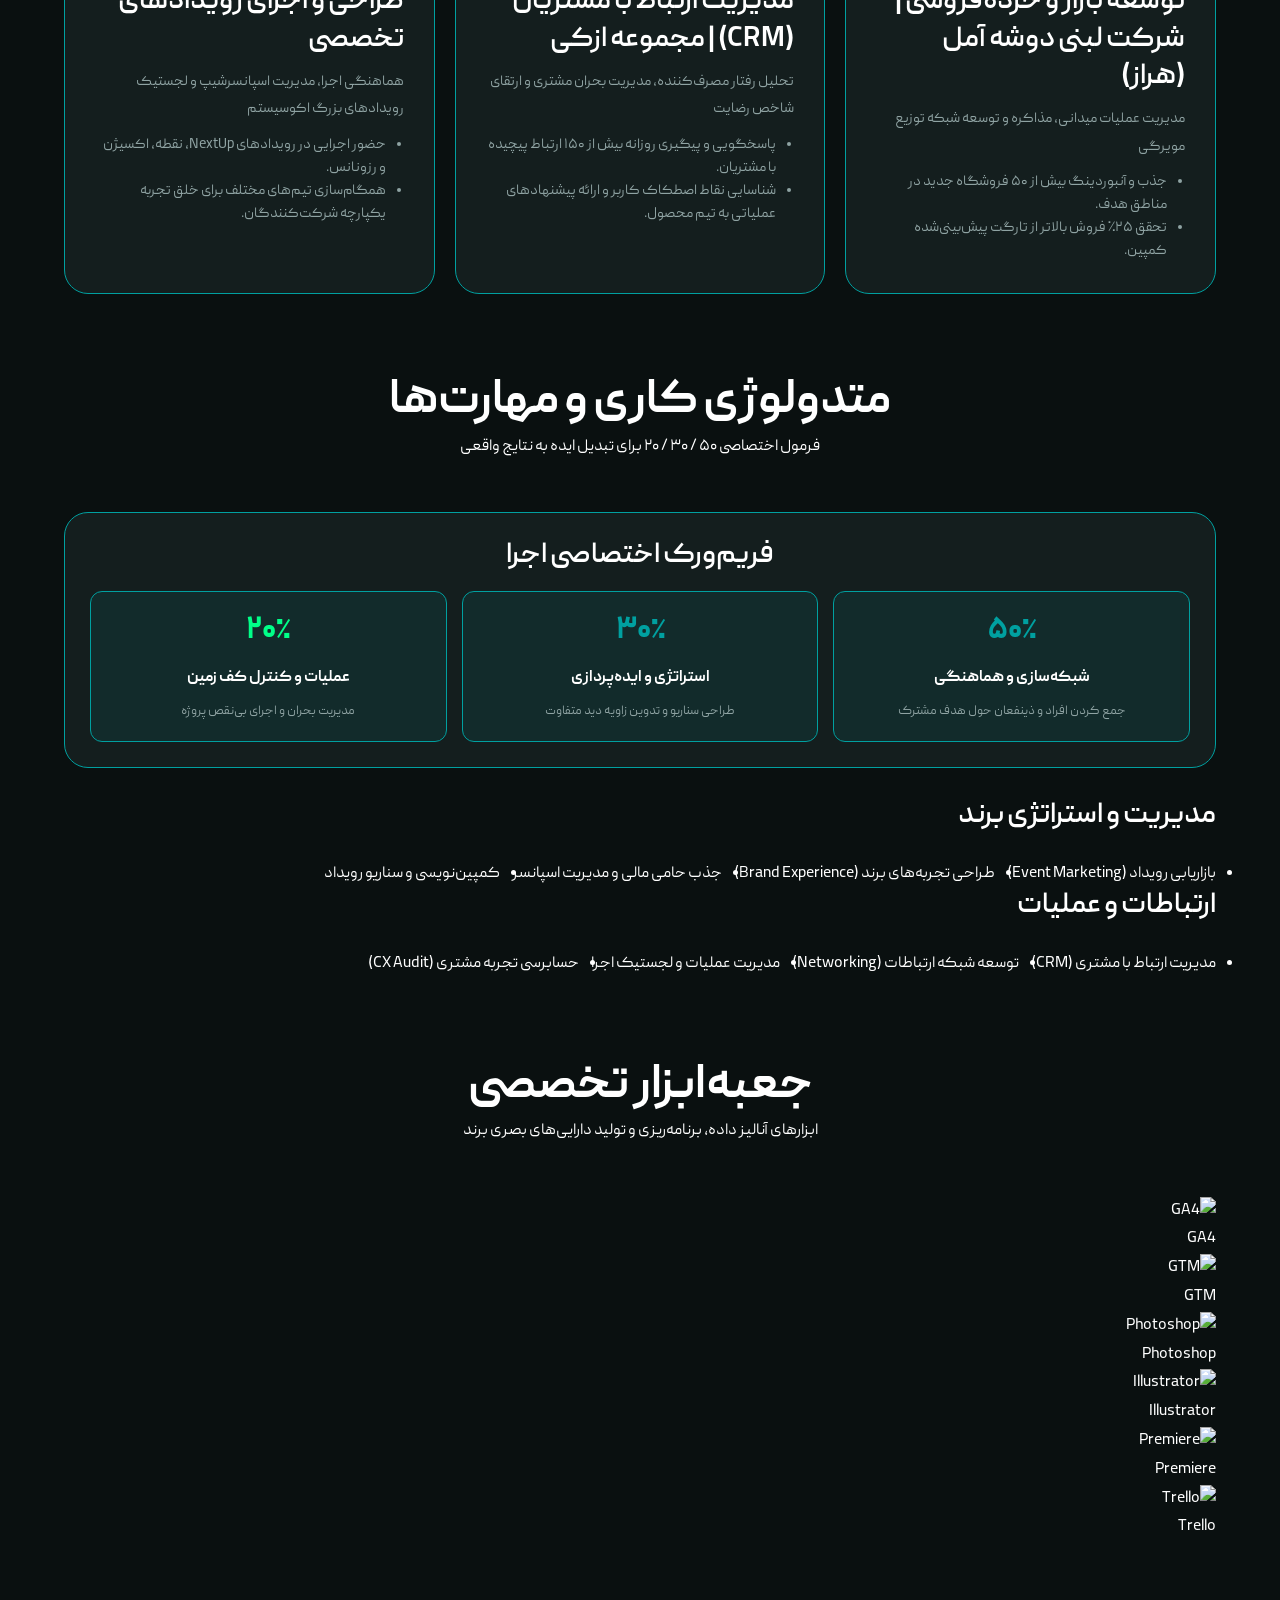
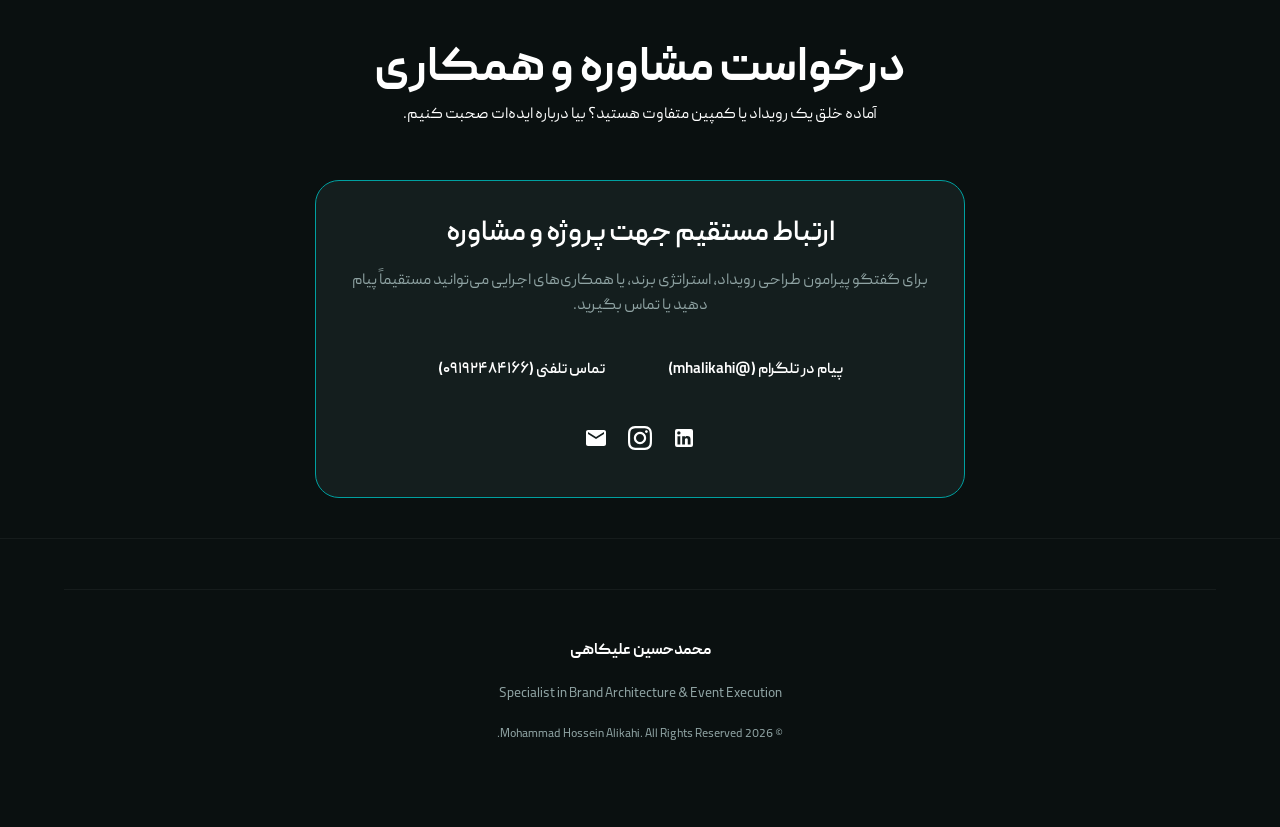
==== commit 1997bac3: "Update index.html" ====
--- a/index.html
+++ b/index.html
@@ -1,323 +1,244 @@
 <!DOCTYPE html>
 <html lang="fa" dir="rtl">
 <head>
-<meta charset="UTF-8">
-<meta name="viewport" content="width=device-width, initial-scale=1.0">
-
-<title>محمدحسین علیکاهی | Event & Brand Marketing Specialist</title>
-<meta name="description" content="محمدحسین علیکاهی، متخصص Brand & Event Marketing. طراحی تجربه‌های ماندگار برای مخاطب، اجرای رویدادها و ساخت کمپین‌هایی با اثر واقعی روی برندها.">
-<meta name="author" content="Mohammad Hossein Alikahi">
-<link rel="canonical" href="https://mhalikahi.ir/">
-
-<!-- Open Graph -->
-<meta property="og:type" content="website">
-<meta property="og:title" content="محمدحسین علیکاهی | Event & Brand Marketing Specialist">
-<meta property="og:description" content="طراحی تجربه‌های ماندگار برای مخاطب، اجرای رویدادها و ساخت کمپین‌هایی با اثر واقعی روی برندها.">
-<meta property="og:url" content="https://mhalikahi.ir/">
-<meta property="og:image" content="https://mhalikahi.ir/assets/images/og-cover.jpg">
-<meta property="og:locale" content="fa_IR">
-
-<!-- Twitter Card -->
-<meta name="twitter:card" content="summary_large_image">
-<meta name="twitter:title" content="محمدحسین علیکاهی | Event & Brand Marketing Specialist">
-<meta name="twitter:description" content="طراحی تجربه‌های ماندگار برای مخاطب، اجرای رویدادها و ساخت کمپین‌هایی با اثر واقعی روی برندها.">
-<meta name="twitter:image" content="https://mhalikahi.ir/assets/images/og-cover.jpg">
-
-<link rel="icon" href="favicon.ico">
-<link rel="stylesheet" href="style.css">
-
-<script type="application/ld+json">
-{
-  "@context": "https://schema.org",
-  "@type": "Person",
-  "name": "Mohammad Hossein Alikahi",
-  "url": "https://mhalikahi.ir/",
-  "jobTitle": "Event & Brand Marketing Specialist",
-  "sameAs": [
-    "https://www.linkedin.com/in/your-linkedin",
-    "https://instagram.com/your-instagram"
-  ]
-}
-</script>
+    <meta charset="UTF-8">
+    <meta name="viewport" content="width=device-width, initial-scale=1.0">
+    <title>محمدحسین علیکاهی | طراح و مجری تجربه‌های برند و رویداد</title>
+    <meta name="description" content="پورتفولیو و وب‌سایت شخصی محمدحسین علیکاهی، متخصص مستقل برندسازی، بازاریابی رویداد و مدیریت اجرایی پروژه‌ها.">
+    <link rel="stylesheet" href="style.css">
+    <link rel="icon" type="image/x-icon" href="assets/images/favicon.ico">
 </head>
-
 <body>
 
-<header>
-    <div class="container nav-container">
-        <a href="index.html" class="logo">
-            MHA <span>// Brand & Event</span>
-        </a>
-        <nav class="nav-links" id="navLinks">
-            <a href="index.html" class="active">صفحه اصلی</a>
-            <a href="projects.html">کیس‌استدی‌ها و رویدادها</a>
-            <a href="products.html">فروشگاه تجهیزات</a>
-            <a href="#experience">سوابق اجرایی</a>
-            <a href="#skills">متدولوژی</a>
-            <a href="#contact" class="btn btn-primary nav-cta">درخواست مشاوره</a>
-        </nav>
-        <div class="hamburger" id="hamburger">
-            <span></span>
-            <span></span>
-            <span></span>
+    <!-- HEADER / NAVIGATION -->
+    <header>
+        <div class="container nav-container">
+            <a href="index.html" class="logo">
+                MHA <span style="font-size: 0.8em; color: var(--primary, #00A0A0); font-weight: 400;">// Brand & Event</span>
+            </a>
+            <nav class="nav-links" id="navLinks">
+                <a href="index.html" class="active">صفحه اصلی</a>
+                <a href="projects.html">کیس‌استدی‌ها و رویدادها</a>
+                <a href="products.html">فروشگاه تجهیزات</a>
+                <a href="#experience">سوابق اجرایی</a>
+                <a href="#skills">متدولوژی</a>
+                <a href="#contact" class="btn btn-primary nav-cta">درخواست مشاوره</a>
+            </nav>
+            <div class="hamburger" id="hamburger">
+                <span></span>
+                <span></span>
+                <span></span>
+            </div>
         </div>
-    </div>
-</header>
-
-<!-- کد جاوااسکریپت برای فعال‌سازی منوی همبرگری -->
-<script>
-  document.addEventListener('DOMContentLoaded', () => {
-    const menuToggle = document.querySelector('.menu-toggle');
-    const menu = document.querySelector('.menu');
-
-    menuToggle.addEventListener('click', () => {
-      menu.classList.toggle('active');
-    });
-
-    // وقتی روی گزینه‌ها کلیک شد، منو خودکار بسته بشه
-    const menuLinks = document.querySelectorAll('.menu a');
-    menuLinks.forEach(link => {
-      link.addEventListener('click', () => {
-        menu.classList.remove('active');
-      });
-    });
-  });
-</script>
-
-<!-- HERO -->
-
-<section id="hero" class="container">
-    <div class="hero-grid">
-        <div class="hero-text">
-            <span class="badge">Senior Brand & Event Specialist</span>
-            <h1>طراح و مجری تجربه‌های ماندگار برند و رویداد</h1>
-            <p>برندها با اسلاید ساخته نمی‌شوند؛ با آدم‌ها، تجربه‌ها و اجرای درست شکل می‌گیرند. من ایده، شبکه ارتباطی و عملیات اجرایی را بنچمارک می‌کنم تا کمپین‌ها و رویدادها اثر واقعی ایجاد کنند. تخصص من هدایت پروژه از نقطه صفرِ ایده‌پردازی تا کف زمین و مدیریت بحران اجراست.</p>
-            <div class="cta-buttons">
-                <a href="projects.html" class="btn btn-primary">بررسی کیس‌استدی‌ها</a>
-                <a href="#contact" class="btn btn-outline">رزرو وقت مشاوره</a>
-            </div>
+    </header>
+
+    <!-- MAIN CONTENT -->
+    <main>
+
+        <!-- HERO SECTION & METRICS STRIP -->
+        <section id="hero" class="container" style="padding-top: 50px; padding-bottom: 40px;">
+            <div class="about-grid" style="align-items: center;">
+                <div class="about-text">
+                    <span class="badge" style="display: inline-block; padding: 6px 14px; background: rgba(0, 160, 160, 0.15); border: 1px solid var(--primary, #00A0A0); color: var(--primary, #00A0A0); border-radius: 20px; font-size: 0.85rem; font-weight: 600; margin-bottom: 15px;">Senior Brand & Event Specialist</span>
+                    <h1 style="font-size: 2.2rem; font-weight: 800; line-height: 1.3; margin-bottom: 15px; color: #fff;">طراح و مجری تجربه‌های ماندگار برند و رویداد</h1>
+                    <p style="font-size: 1rem; line-height: 1.7; color: var(--muted, #8fa3a3); margin-bottom: 20px;">
+                        برندها با اسلاید ساخته نمی‌شوند؛ با آدم‌ها، تجربه‌ها و اجرای درست شکل می‌گیرند. من ایده، شبکه ارتباطی و عملیات اجرایی را بنچمارک می‌کنم تا کمپین‌ها و رویدادها اثر واقعی ایجاد کنند. تخصص من هدایت پروژه از نقطه صفرِ ایده‌پردازی تا کف زمین و مدیریت بحران اجراست.
+                    </p>
+                    <div class="cta-buttons" style="display: flex; gap: 12px; flex-wrap: wrap; margin-top: 20px;">
+                        <a href="projects.html" class="btn btn-primary">بررسی کیس‌استدی‌ها</a>
+                        <a href="#contact" class="btn btn-outline">رزرو وقت مشاوره</a>
+                    </div>
+                </div>
+                <div class="about-img" style="text-align: center;">
+                    <img src="assets/images/profile.webp" alt="محمدحسین علیکاهی" width="320" height="320" loading="eager" style="max-width: 100%; height: auto; border-radius: 20px; border: 1px solid rgba(0, 160, 160, 0.3); box-shadow: 0 0 20px rgba(0,160,160,0.15);">
+                </div>
+            </div>
+
+            <!-- IMPACT & METRICS STRIP -->
+            <div class="metrics-grid" style="display: grid; grid-template-columns: repeat(auto-fit, minmax(200px, 1fr)); gap: 16px; margin-top: 50px;">
+                <div class="metric-card" style="background: rgba(30, 42, 42, 0.4); border: 1px solid rgba(0, 160, 160, 0.25); backdrop-filter: blur(12px); border-radius: 16px; padding: 20px 16px; text-align: center;">
+                    <div style="font-size: 2.2rem; font-weight: 800; color: #00ff88; margin-bottom: 6px;">+۲۵٪</div>
+                    <div style="font-size: 0.85rem; color: var(--muted, #8fa3a3); line-height: 1.4;">رشد فروش بالاتر از تارگت در پروژه دوشه آمل</div>
+                </div>
+                <div class="metric-card" style="background: rgba(30, 42, 42, 0.4); border: 1px solid rgba(0, 160, 160, 0.25); backdrop-filter: blur(12px); border-radius: 16px; padding: 20px 16px; text-align: center;">
+                    <div style="font-size: 2.2rem; font-weight: 800; color: #00ff88; margin-bottom: 6px;">+۲۰,۰۰۰</div>
+                    <div style="font-size: 0.85rem; color: var(--muted, #8fa3a3); line-height: 1.4;">مخاطب درگیر شده در رویدادها و کمپین‌ها</div>
+                </div>
+                <div class="metric-card" style="background: rgba(30, 42, 42, 0.4); border: 1px solid rgba(0, 160, 160, 0.25); backdrop-filter: blur(12px); border-radius: 16px; padding: 20px 16px; text-align: center;">
+                    <div style="font-size: 2.2rem; font-weight: 800; color: #00ff88; margin-bottom: 6px;">+۱۵۰</div>
+                    <div style="font-size: 0.85rem; color: var(--muted, #8fa3a3); line-height: 1.4;">تعامل روزانه و مدیریت ارتباطات مشتریان</div>
+                </div>
+                <div class="metric-card" style="background: rgba(30, 42, 42, 0.4); border: 1px solid rgba(0, 160, 160, 0.25); backdrop-filter: blur(12px); border-radius: 16px; padding: 20px 16px; text-align: center;">
+                    <div style="font-size: 2.2rem; font-weight: 800; color: #00ff88; margin-bottom: 6px;">۱۰۰٪</div>
+                    <div style="font-size: 0.85rem; color: var(--muted, #8fa3a3); line-height: 1.4;">تعهد به اجرای کامل پروژه‌های برند و رویداد</div>
+                </div>
+            </div>
+        </section>
+
+        <!-- BRAND COLLABORATIONS -->
+        <section id="collaborations" class="container" style="padding: 40px 0;">
+            <div class="section-title">
+                <h2>شبکه همکاران و اکوسیستم برندها</h2>
+                <p>برندها و رویدادهایی که در مسیر طراحی، اجرا، توسعه بازار یا هماهنگی آن‌ها نقش داشته‌ام</p>
+            </div>
+            <div class="collaborations-grid">
+                <div class="collab-item"><img src="assets/images/azki.webp" alt="ازکی" loading="lazy"></div>
+                <div class="collab-item"><img src="assets/images/haraz.webp" alt="هراز / دوشه آمل" loading="lazy"></div>
+                <div class="collab-item"><img src="assets/images/orange_media.webp" alt="اورنج مدیا" loading="lazy"></div>
+                <div class="collab-item"><img src="assets/images/icy_monkey.webp" alt="آیسی منکی" loading="lazy"></div>
+                <div class="collab-item"><img src="assets/images/noghteh.webp" alt="رویداد نقطه" loading="lazy"></div>
+                <div class="collab-item"><img src="assets/images/golrang.webp" alt="گروه گلرنگ" loading="lazy"></div>
+            </div>
+        </section>
+
+        <!-- TRACK RECORD & EXPERIENCE -->
+        <section id="experience" class="container" style="padding: 40px 0;">
+            <div class="section-title">
+                <h2>سوابق و کیس‌های اجرایی</h2>
+                <p>تمرکز بر دستاوردهای واقعی و حل مسائل عملیاتی برندها</p>
+            </div>
+            <div class="experience-grid" style="display: grid; grid-template-columns: repeat(auto-fit, minmax(300px, 1fr)); gap: 20px;">
+                <div class="card">
+                    <span class="badge" style="margin-bottom: 10px;">Market Development</span>
+                    <h3>توسعه بازار و خرده‌فروشی | شرکت لبنی دوشه آمل (هراز)</h3>
+                    <p style="color: var(--muted, #8fa3a3); font-size: 0.9rem; margin: 10px 0;">مدیریت عملیات میدانی، مذاکره و توسعه شبکه توزیع مویرگی</p>
+                    <ul style="padding-right: 18px; font-size: 0.9rem; line-height: 1.6; color: var(--muted, #8fa3a3);">
+                        <li>جذب و آنبوردینگ بیش از ۵۰ فروشگاه جدید در مناطق هدف.</li>
+                        <li>تحقق ۲۵٪ فروش بالاتر از تارگت پیش‌بینی‌شده کمپین.</li>
+                    </ul>
+                </div>
+                <div class="card">
+                    <span class="badge" style="margin-bottom: 10px;">CX & Operations</span>
+                    <h3>مدیریت ارتباط با مشتریان (CRM) | مجموعه ازکی</h3>
+                    <p style="color: var(--muted, #8fa3a3); font-size: 0.9rem; margin: 10px 0;">تحلیل رفتار مصرف‌کننده، مدیریت بحران مشتری و ارتقای شاخص رضایت</p>
+                    <ul style="padding-right: 18px; font-size: 0.9rem; line-height: 1.6; color: var(--muted, #8fa3a3);">
+                        <li>پاسخگویی و پیگیری روزانه بیش از ۱۵۰ ارتباط پیچیده با مشتریان.</li>
+                        <li>شناسایی نقاط اصطکاک کاربر و ارائه پیشنهادهای عملیاتی به تیم محصول.</li>
+                    </ul>
+                </div>
+                <div class="card">
+                    <span class="badge" style="margin-bottom: 10px;">Event Management</span>
+                    <h3>طراحی و اجرای رویدادهای تخصصی</h3>
+                    <p style="color: var(--muted, #8fa3a3); font-size: 0.9rem; margin: 10px 0;">هماهنگی اجرا، مدیریت اسپانسرشیپ و لجستیک رویدادهای بزرگ اکوسیستم</p>
+                    <ul style="padding-right: 18px; font-size: 0.9rem; line-height: 1.6; color: var(--muted, #8fa3a3);">
+                        <li>حضور اجرایی در رویدادهای NextUp، نقطه، اکسیژن و رزونانس.</li>
+                        <li>همگام‌سازی تیم‌های مختلف برای خلق تجربه یکپارچه شرکت‌کنندگان.</li>
+                    </ul>
+                </div>
+            </div>
+        </section>
+
+        <!-- METHODOLOGY & SKILLS -->
+        <section id="skills" class="container" style="padding: 40px 0;">
+            <div class="section-title">
+                <h2>متدولوژی کاری و مهارت‌ها</h2>
+                <p>فرمول اختصاصی ۵۰ / ۳۰ / ۲۰ برای تبدیل ایده به نتایج واقعی</p>
+            </div>
+            
+            <!-- 50/30/20 Framework Visual -->
+            <div class="card" style="margin-bottom: 30px; padding: 25px;">
+                <h3 style="margin-bottom: 15px; text-align: center;">فریم‌ورک اختصاصی اجرا</h3>
+                <div style="display: grid; grid-template-columns: repeat(auto-fit, minmax(220px, 1fr)); gap: 15px; text-align: center;">
+                    <div style="background: rgba(0,160,160,0.1); padding: 15px; border-radius: 12px; border: 1px solid var(--primary, #00A0A0);">
+                        <div style="font-size: 1.8rem; font-weight: 800; color: var(--primary, #00A0A0);">۵۰٪</div>
+                        <strong style="display: block; margin: 5px 0;">شبکه‌سازی و هماهنگی</strong>
+                        <span style="font-size: 0.8rem; color: var(--muted, #8fa3a3);">جمع کردن افراد و ذینفعان حول هدف مشترک</span>
+                    </div>
+                    <div style="background: rgba(0,160,160,0.1); padding: 15px; border-radius: 12px; border: 1px solid var(--primary, #00A0A0);">
+                        <div style="font-size: 1.8rem; font-weight: 800; color: var(--primary, #00A0A0);">۳۰٪</div>
+                        <strong style="display: block; margin: 5px 0;">استراتژی و ایده‌پردازی</strong>
+                        <span style="font-size: 0.8rem; color: var(--muted, #8fa3a3);">طراحی سناریو و تدوین زاویه دید متفاوت</span>
+                    </div>
+                    <div style="background: rgba(0,160,160,0.1); padding: 15px; border-radius: 12px; border: 1px solid var(--primary, #00A0A0);">
+                        <div style="font-size: 1.8rem; font-weight: 800; color: #00ff88;">۲۰٪</div>
+                        <strong style="display: block; margin: 5px 0;">عملیات و کنترل کف زمین</strong>
+                        <span style="font-size: 0.8rem; color: var(--muted, #8fa3a3);">مدیریت بحران و اجرای بی‌نقص پروژه</span>
+                    </div>
+                </div>
+            </div>
+
+            <div class="skills-grid">
+                <div class="skill-category">
+                    <h3>مدیریت و استراتژی برند</h3>
+                    <ul class="skill-list">
+                        <li>بازاریابی رویداد (Event Marketing)</li>
+                        <li>طراحی تجربه‌های برند (Brand Experience)</li>
+                        <li>جذب حامی مالی و مدیریت اسپانسر</li>
+                        <li>کمپین‌نویسی و سناریو رویداد</li>
+                    </ul>
+                </div>
+                <div class="skill-category">
+                    <h3>ارتباطات و عملیات</h3>
+                    <ul class="skill-list">
+                        <li>مدیریت ارتباط با مشتری (CRM)</li>
+                        <li>توسعه شبکه ارتباطات (Networking)</li>
+                        <li>مدیریت عملیات و لجستیک اجرا</li>
+                        <li>حسابرسی تجربه مشتری (CX Audit)</li>
+                    </ul>
+                </div>
+            </div>
+        </section>
+
+        <!-- TOOLS & TECH STACK -->
+        <section id="tools" class="container" style="padding: 40px 0;">
+            <div class="section-title">
+                <h2>جعبه‌ابزار تخصصی</h2>
+                <p>ابزارهای آنالیز داده، برنامه‌ریزی و تولید دارایی‌های بصری برند</p>
+            </div>
+            <div class="tools-grid">
+                <div class="tool-card"><img src="assets/icons/ga4.svg" alt="GA4" loading="lazy"><span>GA4</span></div>
+                <div class="tool-card"><img src="assets/icons/gtm.svg" alt="GTM" loading="lazy"><span>GTM</span></div>
+                <div class="tool-card"><img src="assets/icons/photoshop.svg" alt="Photoshop" loading="lazy"><span>Photoshop</span></div>
+                <div class="tool-card"><img src="assets/icons/illustrator.svg" alt="Illustrator" loading="lazy"><span>Illustrator</span></div>
+                <div class="tool-card"><img src="assets/icons/premiere.svg" alt="Premiere" loading="lazy"><span>Premiere</span></div>
+                <div class="tool-card"><img src="assets/icons/trello.svg" alt="Trello" loading="lazy"><span>Trello</span></div>
+            </div>
+        </section>
+
+        <!-- CONTACT & CONSULTATION BOOKING -->
+        <section id="contact" class="container" style="padding: 60px 0 40px;">
+            <div class="section-title">
+                <h2>درخواست مشاوره و همکاری</h2>
+                <p>آماده خلق یک رویداد یا کمپین متفاوت هستید؟ بیا درباره ایده‌ات صحبت کنیم.</p>
+            </div>
+            <div class="card" style="max-width: 650px; margin: 0 auto; text-align: center; padding: 35px 20px;">
+                <h3 style="margin-bottom: 15px; color: #fff;">ارتباط مستقیم جهت پروژه و مشاوره</h3>
+                <p style="color: var(--muted, #8fa3a3); margin-bottom: 25px; line-height: 1.6;">
+                    برای گفتگو پیرامون طراحی رویداد، استراتژی برند، یا همکاری‌های اجرایی می‌توانید مستقیماً پیام دهید یا تماس بگیرید.
+                </p>
+                <div style="display: flex; gap: 15px; justify-content: center; flex-wrap: wrap; margin-bottom: 30px;">
+                    <a href="https://t.me/mhalikahi" target="_blank" class="btn btn-primary" style="display: inline-flex; align-items: center; gap: 8px;">
+                        پیام در تلگرام (@mhalikahi)
+                    </a>
+                    <a href="tel:09192484166" class="btn btn-outline" style="display: inline-flex; align-items: center; gap: 8px;">
+                        تماس تلفنی (۰۹۱۹۲۴۸۴۱۶۶)
+                    </a>
+                </div>
+                <div class="social-links" style="display: flex; justify-content: center; gap: 20px;">
+                    <a href="https://linkedin.com/in/mhalikahi" target="_blank" aria-label="LinkedIn">
+                        <svg width="24" height="24" fill="currentColor" viewBox="0 0 24 24"><path d="M19 3a2 2 0 0 1 2 2v14a2 2 0 0 1-2 2H5a2 2 0 0 1-2-2V5a2 2 0 0 1 2-2h14m-.5 15.5v-5.3a3.26 3.26 0 0 0-3.26-3.26c-.85 0-1.84.52-2.28 1.3v-1.11h-2.79v8.37h2.79v-4.93c0-.77.62-1.4 1.39-1.4a1.4 1.4 0 0 1 1.4 1.4v4.93h2.75M6.88 8.56a1.68 1.68 0 0 0 1.68-1.68c0-.93-.75-1.69-1.68-1.69a1.69 1.69 0 0 0-1.69 1.69c0 .93.76 1.68 1.69 1.68m1.39 9.94v-8.37H5.5v8.37h2.77z"/></svg>
+                    </a>
+                    <a href="https://instagram.com/mhalikahi" target="_blank" aria-label="Instagram">
+                        <svg width="24" height="24" fill="currentColor" viewBox="0 0 24 24"><path d="M12 2.163c3.204 0 3.584.012 4.85.07 3.252.148 4.771 1.691 4.919 4.919.058 1.265.069 1.645.069 4.849 0 3.205-.012 3.584-.069 4.849-.149 3.225-1.664 4.771-4.919 4.919-1.266.058-1.644.07-4.85.07-3.204 0-3.584-.012-4.849-.07-3.26-.149-4.771-1.699-4.919-4.92-.058-1.265-.07-1.644-.07-4.849 0-3.204.013-3.583.07-4.849.149-3.227 1.664-4.771 4.919-4.919 1.266-.057 1.645-.069 4.849-.069zm0-2.163c-3.259 0-3.667.014-4.947.072-4.358.2-6.78 2.618-6.98 6.98-.059 1.281-.073 1.689-.073 4.948 0 3.259.014 3.668.072 4.948.2 4.358 2.618 6.78 6.98 6.98 1.281.058 1.689.072 4.948.072 3.259 0 3.668-.014 4.948-.072 4.354-.2 6.782-2.618 6.979-6.98.059-1.28.073-1.689.073-4.948 0-3.259-.014-3.667-.072-4.947-.196-4.354-2.617-6.78-6.979-6.98-1.281-.059-1.69-.073-4.949-.073zm0 5.838c-3.403 0-6.162 2.759-6.162 6.162s2.759 6.163 6.162 6.163 6.162-2.759 6.162-6.163c0-3.403-2.759-6.162-6.162-6.162zm0 10.162c-2.209 0-4-1.79-4-4 0-2.209 1.791-4 4-4s4 1.791 4 4c0 2.21-1.791 4-4 4zm6.406-11.845c-.796 0-1.441.645-1.441 1.44s.645 1.44 1.441 1.44c.795 0 1.439-.645 1.439-1.44s-.644-1.44-1.439-1.44z"/></svg>
+                    </a>
+                    <a href="mailto:mhalikahi84@gmail.com" aria-label="Email">
+                        <svg width="24" height="24" fill="currentColor" viewBox="0 0 24 24"><path d="M20 4H4c-1.1 0-1.99.9-1.99 2L2 18c0 1.1.9 2 2 2h16c1.1 0 2-.9 2-2V6c0-1.1-.9-2-2-2zm0 4l-8 5-8-5V6l8 5 8-5v2z"/></svg>
+                    </a>
+                </div>
+            </div>
+        </section>
+
+    </main>
+
+    <!-- FOOTER -->
+    <footer>
+        <div class="container footer-content" style="text-align: center; padding: 30px 0; border-top: 1px solid rgba(255,255,255,0.05);">
+            <p style="font-size: 1rem; font-weight: 700; color: #fff; margin-bottom: 5px;">محمدحسین علیکاهی</p>
+            <p style="font-size: 0.85rem; color: var(--muted, #8fa3a3); margin-bottom: 15px;">Specialist in Brand Architecture & Event Execution</p>
+            <p style="font-size: 0.75rem; color: var(--muted, #8fa3a3); dir: ltr;">© 2026 Mohammad Hossein Alikahi. All Rights Reserved.</p>
         </div>
-        <div class="hero-img">
-            <div class="img-wrapper">
-                <img src="assets/images/profile.webp" alt="محمدحسین علیکاهی" width="320" height="320" loading="eager">
-            </div>
-        </div>
-    </div>
-</section>
-<section id="metrics" class="container">
-    <div class="metrics-grid">
-        <div class="metric-card">
-            <div class="metric-number">+۲۵٪</div>
-            <div class="metric-label">رشد فروش بالاتر از تارگت در پروژه دوشه آمل</div>
-        </div>
-        <div class="metric-card">
-            <div class="metric-number">+۲۰,۰۰۰</div>
-            <div class="metric-label">مخاطب درگیر شده در رویدادها و کمپین‌ها</div>
-        </div>
-        <div class="metric-card">
-            <div class="metric-number">+۱۵۰</div>
-            <div class="metric-label">تعامل روزانه و مدیریت ارتباطات مشتریان</div>
-        </div>
-        <div class="metric-card">
-            <div class="metric-number">۱۰۰٪</div>
-            <div class="metric-label">تعهد به اجرای کامل پروژه‌های برند و رویداد</div>
-        </div>
-    </div>
-</section>
-<!-- SELECTED COLLABORATIONS -->
-
-<section id="collaborations">
-  <div class="container">
-
-    <h2 class="section-title">Selected Collaborations</h2>
-
-    <div class="brands">
-      <a class="brand" href="https://www.azki.com/" target="_blank" rel="noopener">
-        <img src="assets/images/azki.png" alt="AZKI" loading="lazy">
-      </a>
-      <a class="brand" href="https://instagram.com/orangemediairan" target="_blank" rel="noopener">
-        <img src="assets/images/orange_media.png" alt="Orange Media" loading="lazy">
-      </a>
-      <a class="brand" href="https://www.instagram.com/harazdairy/?hl=fa" target="_blank" rel="noopener">
-        <img src="assets/images/haraz.png" alt="Haraz" loading="lazy">
-      </a>
-      <a class="brand" href="https://o2s.ir/" target="_blank" rel="noopener">
-        <img src="assets/images/o2s.png" alt="O2S" loading="lazy">
-      </a>
-      <a class="brand" href="https://www.nightkingenergy.com/" target="_blank" rel="noopener">
-        <img src="assets/images/nightking.png" alt="Night King" loading="lazy">
-      </a>
-      <a class="brand" href="https://nexlooks.com/?lang=fa" target="_blank" rel="noopener">
-        <img src="assets/images/nexlooks.png" alt="nexlooks" loading="lazy">
-      </a>
-      <a class="brand" href="https://www.instagram.com/noghte.community/" target="_blank" rel="noopener">
-        <img src="assets/images/noghteh.png" alt="Noghteh Community" loading="lazy">
-      </a>
-      <a class="brand" href="https://golrang.com/" target="_blank" rel="noopener">
-        <img src="assets/images/golrang.png" alt="Golrang Industrial Group" loading="lazy">
-      </a>
-      <a class="brand" href="https://icymonkeydrink.com/en" target="_blank" rel="noopener">
-        <img src="assets/images/icy_monkey.png" alt="Icy Monkey" loading="lazy">
-      </a>
-    </div>
-
-  </div>
-</section>
-
-<!-- EXPERIENCE -->
-
-<section id="experience">
-  <div class="container">
-
-    <h2 class="section-title">Experience</h2>
-
-    <div class="experience-grid">
-
-      <div class="card">
-        <h3>Amol Doosheh Dairy</h3>
-        <p class="exp-role">Market Development &amp; Sales Specialist</p>
-        <p class="exp-meta">Feb 2026 — Jun 2026</p>
-        <ul class="exp-list">
-          <li>پایش فعالیت‌های رقبا، قیمت‌گذاری و کمپین‌های تبلیغاتی از طریق بازدیدهای منظم بازار</li>
-          <li>پیشی گرفتن از هدف فروش ماهانه به میزان ۲۵٪ با فروش ۱٬۲۵۰ کارتن در مناطق ۱۳ و ۱۴ تهران</li>
-          <li>گسترش پوشش توزیع با جذب بیش از ۵۰ فروشگاه خرده‌فروشی و ۵ عمده‌فروش</li>
-          <li>ایجاد ارتباط با شرکای خرده‌فروشی و جمع‌آوری بینش از مشتریان و بازار</li>
-        </ul>
-      </div>
-
-      <div class="card">
-        <h3>Azki</h3>
-        <p class="exp-role">Customer Relationship Management Specialist</p>
-        <p class="exp-meta">Dec 2024 — Dec 2025</p>
-        <ul class="exp-list">
-          <li>مدیریت روزانه ۱۵۰ تا ۲۰۰ تعامل با مشتریان با حفظ استانداردهای بالای کیفیت خدمات</li>
-          <li>درک عمیق از نیازها، دغدغه‌ها و الگوهای رفتاری مشتریان</li>
-          <li>رفع مشکلات مشتریان و مشارکت در بهبود رضایت و تجربه‌ی آن‌ها</li>
-        </ul>
-      </div>
-
-    </div>
-
-  </div>
-</section>
-
-<!-- SKILLS -->
-
-<section id="skills">
-  <div class="container">
-
-    <h2 class="section-title">Skills</h2>
-
-    <div class="skills">
-
-      <div class="card">
-        <h3>مهارت‌های تخصصی (Hard Skills)</h3>
-        <div class="skill-list">
-          <span class="skill">تحقیق بازار (Market Research)</span>
-          <span class="skill">مدیریت و اجرای تبلیغات (Ad Operations)</span>
-          <span class="skill">برنامه‌ریزی کمپین (Campaign Planning)</span>
-          <span class="skill">تجربه مشتری (Customer Experience)</span>
-          <span class="skill">تحلیل رفتار مصرف‌کننده (Consumer Behavior Analysis)</span>
-        </div>
-      </div>
-
-      <div class="card">
-        <h3>مهارت‌های فردی و ارتباطی (Soft Skills)</h3>
-        <div class="skill-list">
-          <span class="skill">ارتباطات (Communication)</span>
-          <span class="skill">کار تیمی (Teamwork)</span>
-          <span class="skill">حل مسئله (Problem Solving)</span>
-          <span class="skill">انعطاف‌پذیری و سازگاری (Adaptability)</span>
-          <span class="skill">مهارت‌های ارائه (Presentation Skills)</span>
-        </div>
-      </div>
-
-    </div>
-
-  </div>
-</section>
-<!-- TOOLS -->
-
-<section id="tools">
-  <div class="container">
-
-    <h2 class="section-title">Tools</h2>
-
-    <div class="tools">
-
-      <div class="card">
-        <h3>Marketing Tools</h3>
-        <div class="tool-list">
-          <div class="tool"><div class="tool-icon">GA</div><span>GA4</span></div>
-          <div class="tool"><div class="tool-icon">GTM</div><span>GTM</span></div>
-          <div class="tool"><div class="tool-icon">Ad</div><span>Google Ads</span></div>
-          <div class="tool"><div class="tool-icon">Ah</div><span>Ahrefs</span></div>
-          <div class="tool"><div class="tool-icon">SC</div><span>Search Console</span></div>
-          <div class="tool"><div class="tool-icon">Yn</div><span>Yektanet</span></div>
-          <div class="tool"><div class="tool-icon">Tp</div><span>Tapsell</span></div>
-        </div>
-      </div>
-
-      <div class="card">
-        <h3>Creative Tools</h3>
-        <div class="tool-list">
-          <div class="tool"><div class="tool-icon">Ps</div><span>Photoshop</span></div>
-          <div class="tool"><div class="tool-icon">Ai</div><span>Illustrator</span></div>
-          <div class="tool"><div class="tool-icon">Pr</div><span>Premiere</span></div>
-          <div class="tool"><div class="tool-icon">Cv</div><span>XD</span></div>
-          <div class="tool"><div class="tool-icon">Cc</div><span>CapCut</span></div>
-        </div>
-      </div>
-
-    </div>
-
-  </div>
-</section>
-
-<!-- CONTACT -->
-
-<section id="contact">
-  <div class="container">
-
-    <h2 class="section-title">Contact</h2>
-
-    <div class="contact-icons">
-
-      <a class="contact-icon" href="https://www.linkedin.com/in/mohammad-hosein-alikahi-8098322a8" target="_blank" rel="noopener">
-        <svg viewBox="0 0 24 24"><path d="M4.98 3.5a2.5 2.5 0 1 1 0 5 2.5 2.5 0 0 1 0-5ZM3 9h4v12H3zM9 9h3.8v1.7h.05c.53-.95 1.83-1.95 3.77-1.95 4.03 0 4.78 2.55 4.78 5.87V21h-4v-5.7c0-1.36-.02-3.1-1.9-3.1-1.9 0-2.2 1.47-2.2 3v5.8H9z"/></svg>
-        LinkedIn
-      </a>
-
-      <a class="contact-icon" href="https://www.instagram.com/mhalikahi/?utm_source=qr&r=nametag" target="_blank" rel="noopener">
-        <svg viewBox="0 0 24 24"><rect x="3" y="3" width="18" height="18" rx="5"/><circle cx="12" cy="12" r="4"/><circle cx="17.5" cy="6.5" r="1"/></svg>
-        Instagram
-      </a>
-
-      <a class="contact-icon" href="mailto:mhalikahi84@gmail.com">
-        <svg viewBox="0 0 24 24"><rect x="2" y="4" width="20" height="16" rx="2"/><path d="m3 6 9 7 9-7"/></svg>
-        Email
-      </a>
-
-      <a class="contact-icon" href="tel:+989192484166">
-        <svg viewBox="0 0 24 24"><path d="M22 16.9v3a2 2 0 0 1-2.2 2 19.8 19.8 0 0 1-8.6-3 19.5 19.5 0 0 1-6-6 19.8 19.8 0 0 1-3-8.7A2 2 0 0 1 4.2 2h3a2 2 0 0 1 2 1.7c.1.9.3 1.8.6 2.7a2 2 0 0 1-.5 2.1L8.1 9.7a16 16 0 0 0 6.2 6.2l1.2-1.2a2 2 0 0 1 2.1-.5c.9.3 1.8.5 2.7.6a2 2 0 0 1 1.7 2Z"/></svg>
-        09192484166
-      </a>
-
-    </div>
-
-  </div>
-</section>
-
-<!-- BACK TO TOP -->
-
-<button id="topBtn" aria-label="بازگشت به بالا">↑</button>
-
-<!-- FOOTER -->
-
-<footer>
-  <div class="container">
-    <h3>محمدحسین علیکاهی</h3>
-    <p>Event &amp; Brand Marketing Specialist</p>
-    <p>© 2026 All Rights Reserved.</p>
-  </div>
-</footer>
+    </footer>
+
+    <script src="script.js"></script>
+</body>
+</html>
--- a/style.css
+++ b/style.css
@@ -1100,3 +1100,102 @@
   line-height: 1.8;
   margin-bottom: 20px;
 }
+/* ==========================================================================
+   UPDATED BRANDING & METRICS STYLES
+   ========================================================================== */
+.logo span {
+    font-size: 0.8em;
+    color: var(--primary);
+    font-weight: 400;
+}
+
+.badge {
+    display: inline-block;
+    padding: 6px 14px;
+    background: rgba(0, 160, 160, 0.15);
+    border: 1px solid var(--primary);
+    color: var(--primary);
+    border-radius: 20px;
+    font-size: 0.85rem;
+    font-weight: 600;
+    margin-bottom: 15px;
+}
+
+.hero-grid {
+    display: grid;
+    grid-template-columns: 1.2fr 0.8fr;
+    gap: 40px;
+    align-items: center;
+    padding: 60px 0;
+}
+
+.img-wrapper {
+    position: relative;
+    border-radius: 20px;
+    overflow: hidden;
+    box-shadow: 0 0 25px rgba(0, 160, 160, 0.2);
+    border: 1px solid rgba(0, 160, 160, 0.3);
+}
+
+.img-wrapper img {
+    width: 100%;
+    height: auto;
+    display: block;
+}
+
+/* Metrics Section Styles */
+#metrics {
+    margin-top: 20px;
+    margin-bottom: 60px;
+}
+
+.metrics-grid {
+    display: grid;
+    grid-template-columns: repeat(4, 1fr);
+    gap: 20px;
+}
+
+.metric-card {
+    background: rgba(30, 42, 42, 0.4);
+    border: 1px solid rgba(0, 160, 160, 0.25);
+    backdrop-filter: blur(12px);
+    border-radius: 16px;
+    padding: 24px 16px;
+    text-align: center;
+    transition: transform 0.3s ease, border-color 0.3s ease;
+}
+
+.metric-card:hover {
+    transform: translateY(-5px);
+    border-color: var(--primary);
+}
+
+.metric-number {
+    font-size: 2.2rem;
+    font-weight: 800;
+    color: #00ff88;
+    margin-bottom: 8px;
+    font-family: inherit;
+}
+
+.metric-label {
+    font-size: 0.88rem;
+    color: var(--muted);
+    line-height: 1.5;
+}
+
+@media (max-width: 992px) {
+    .hero-grid {
+        grid-template-columns: 1fr;
+        text-align: center;
+    }
+    .metrics-grid {
+        grid-template-columns: repeat(2, 1fr);
+    }
+}
+
+@media (max-width: 576px) {
+    .metrics-grid {
+        grid-template-columns: 1fr;
+    }
+}
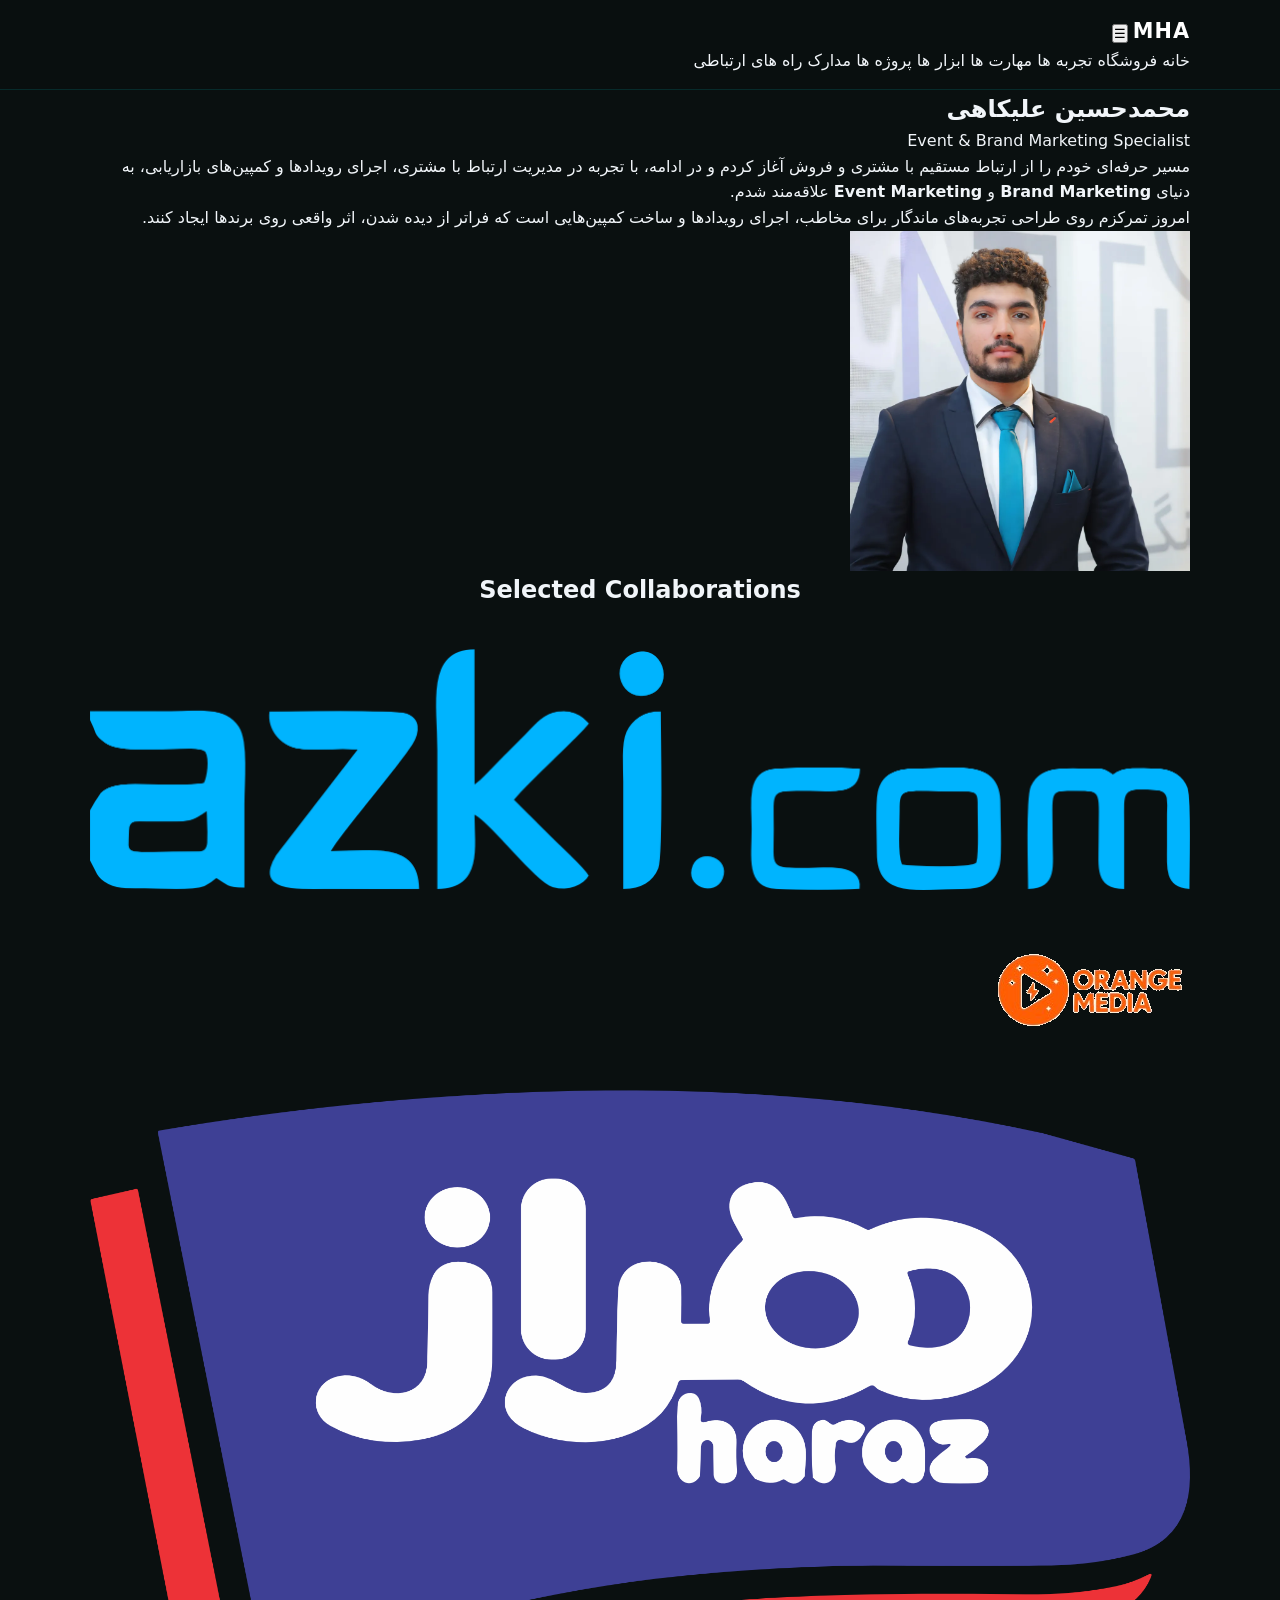
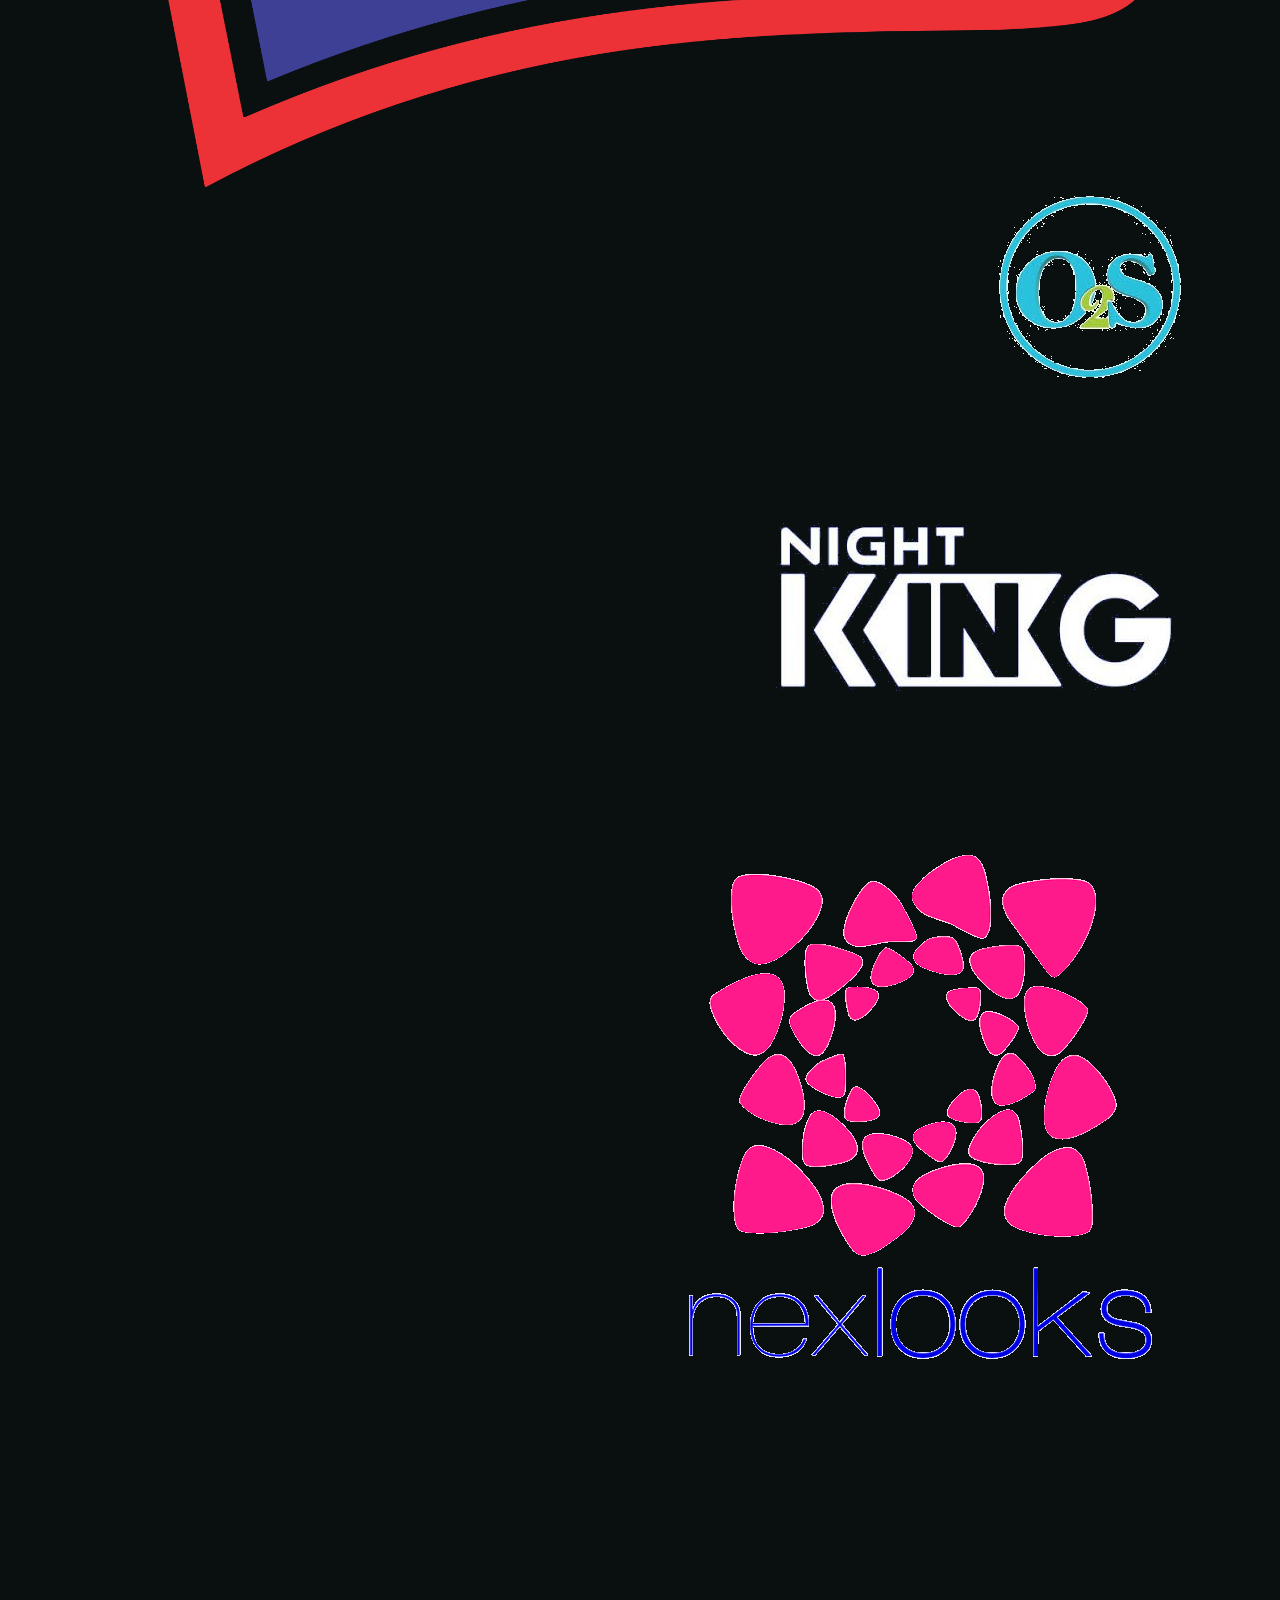
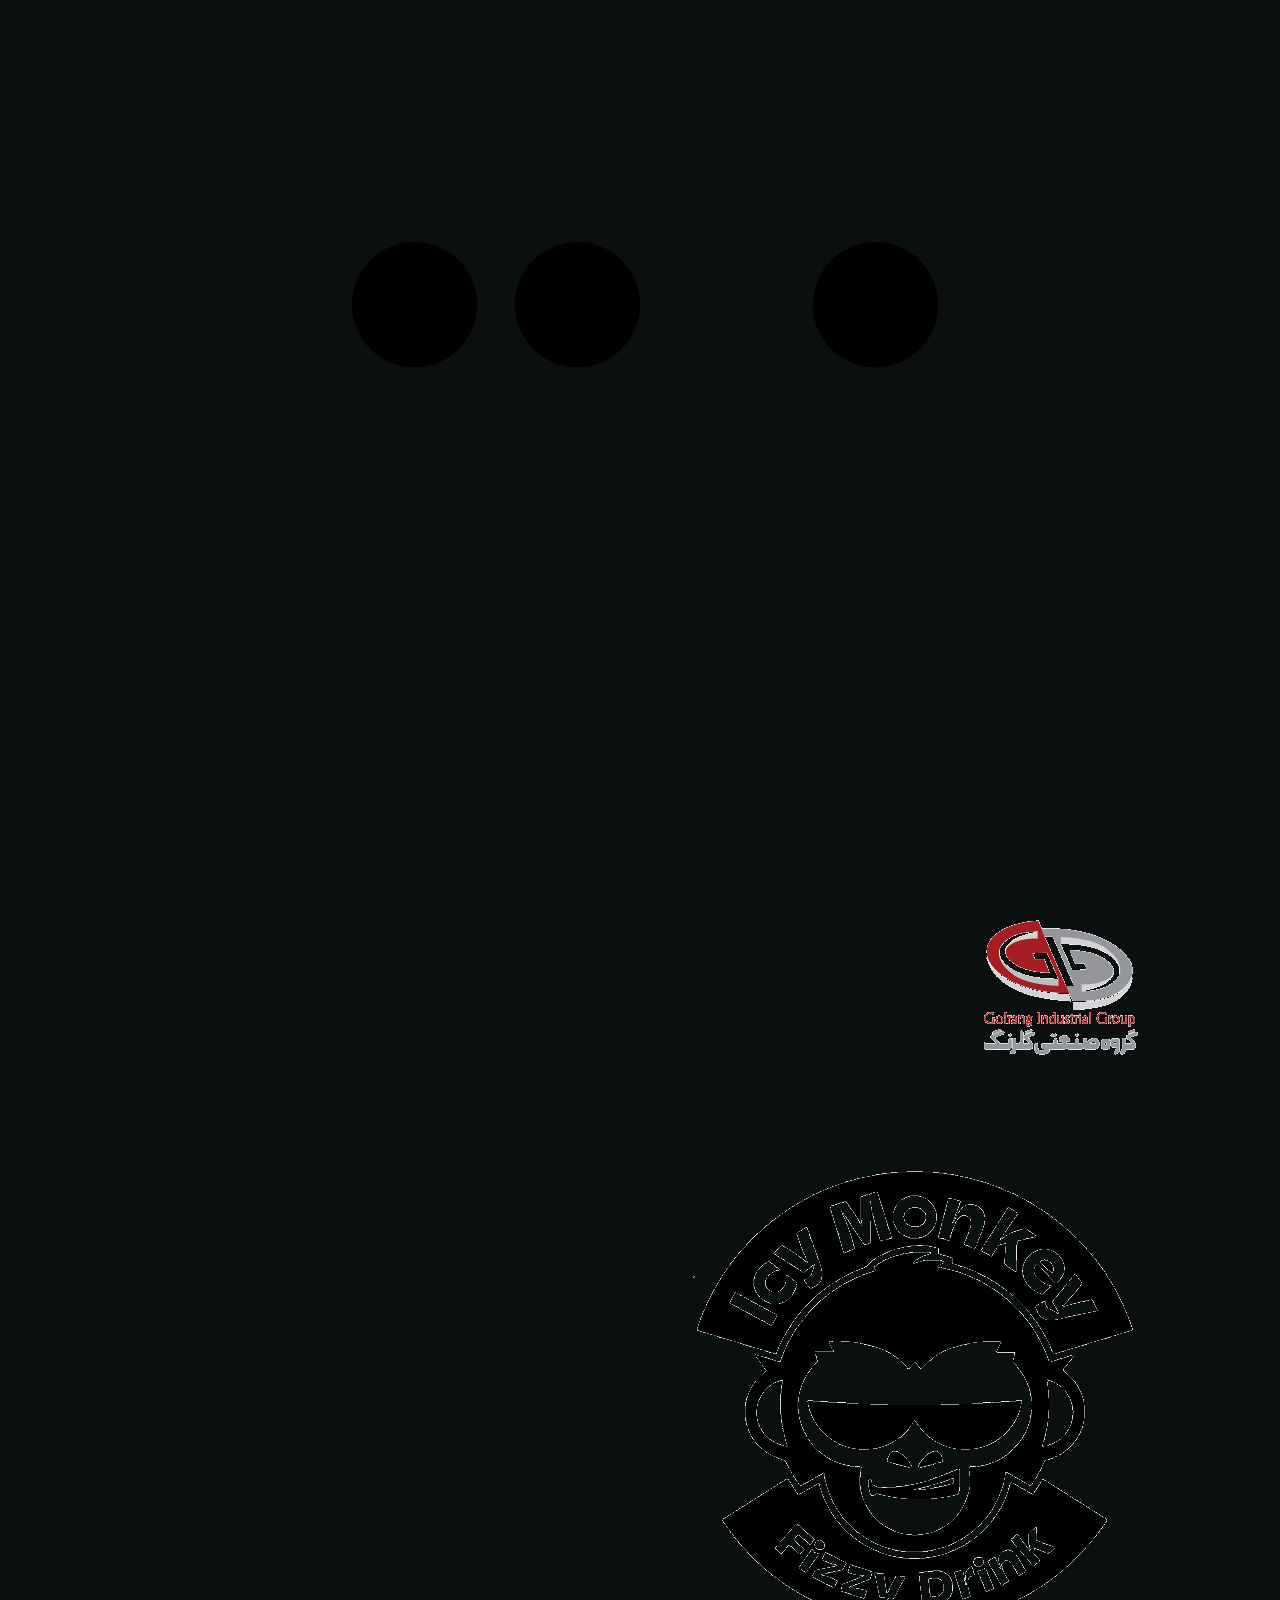
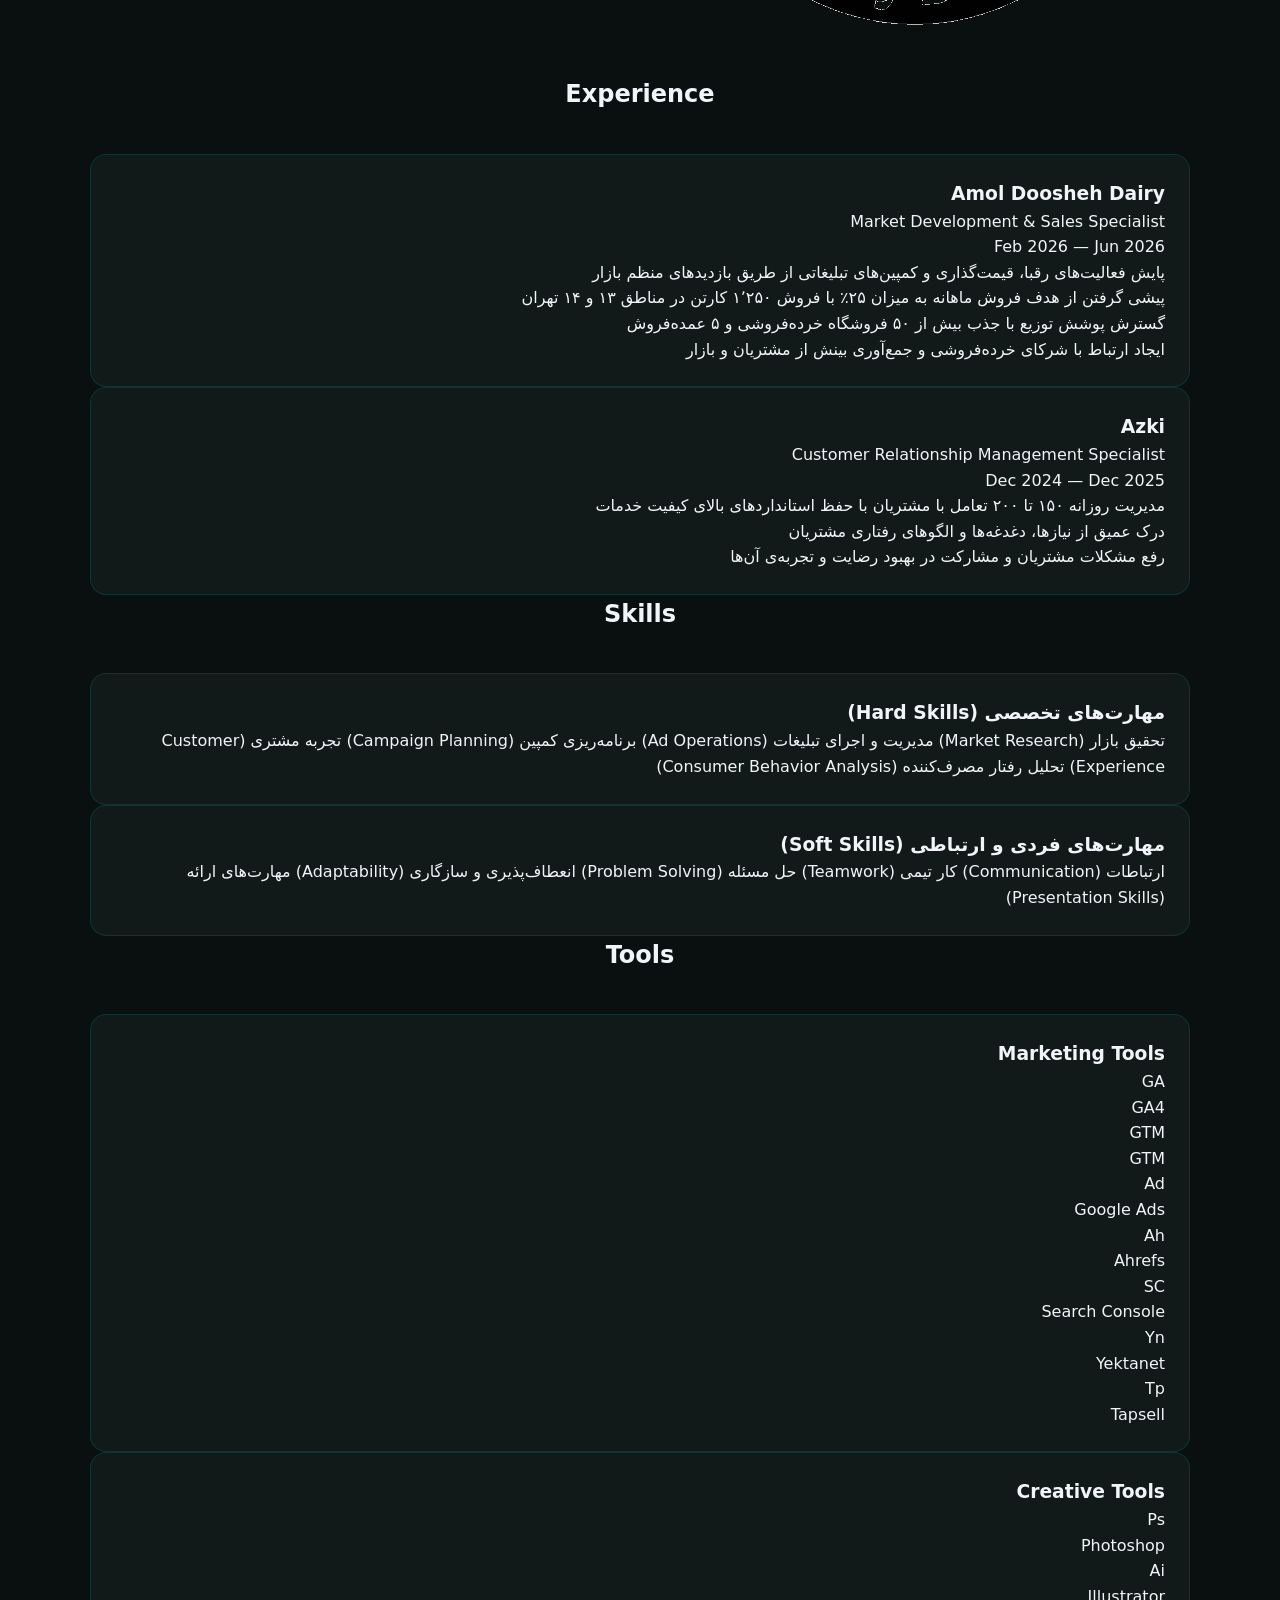
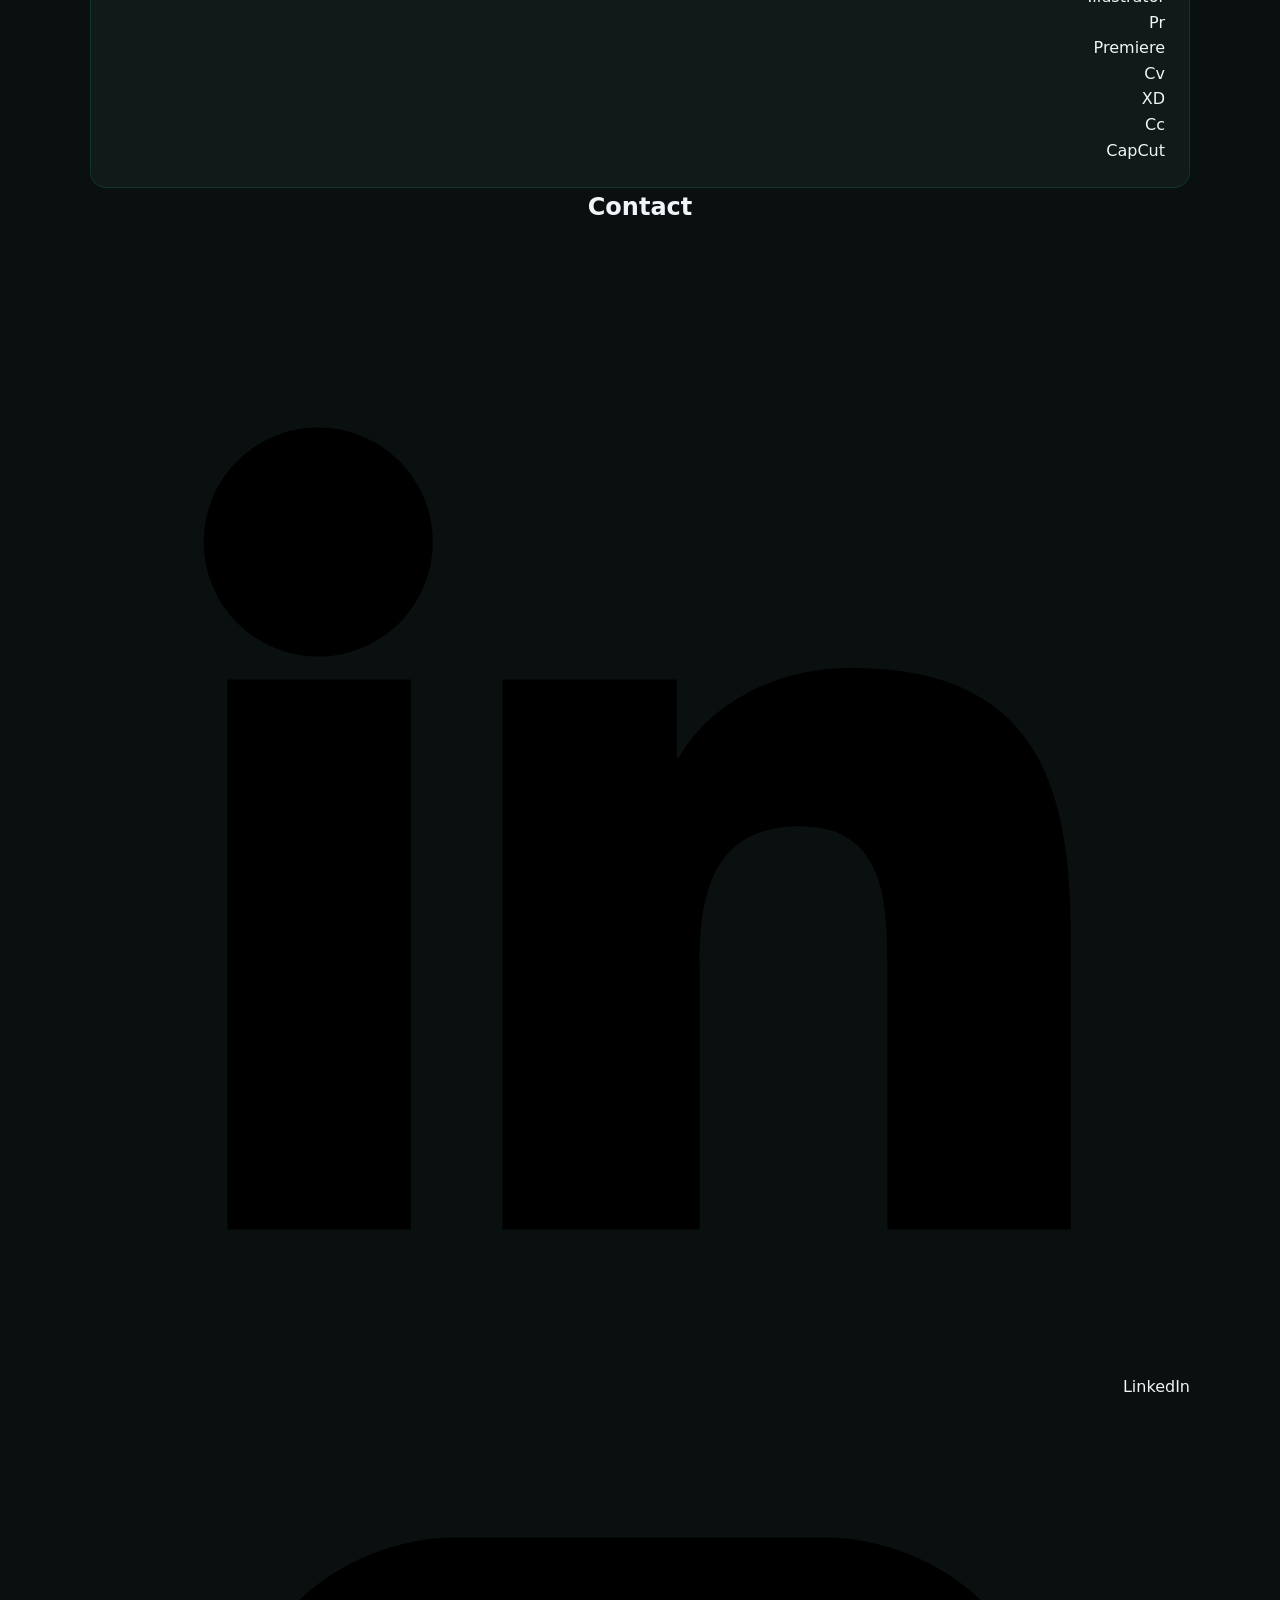
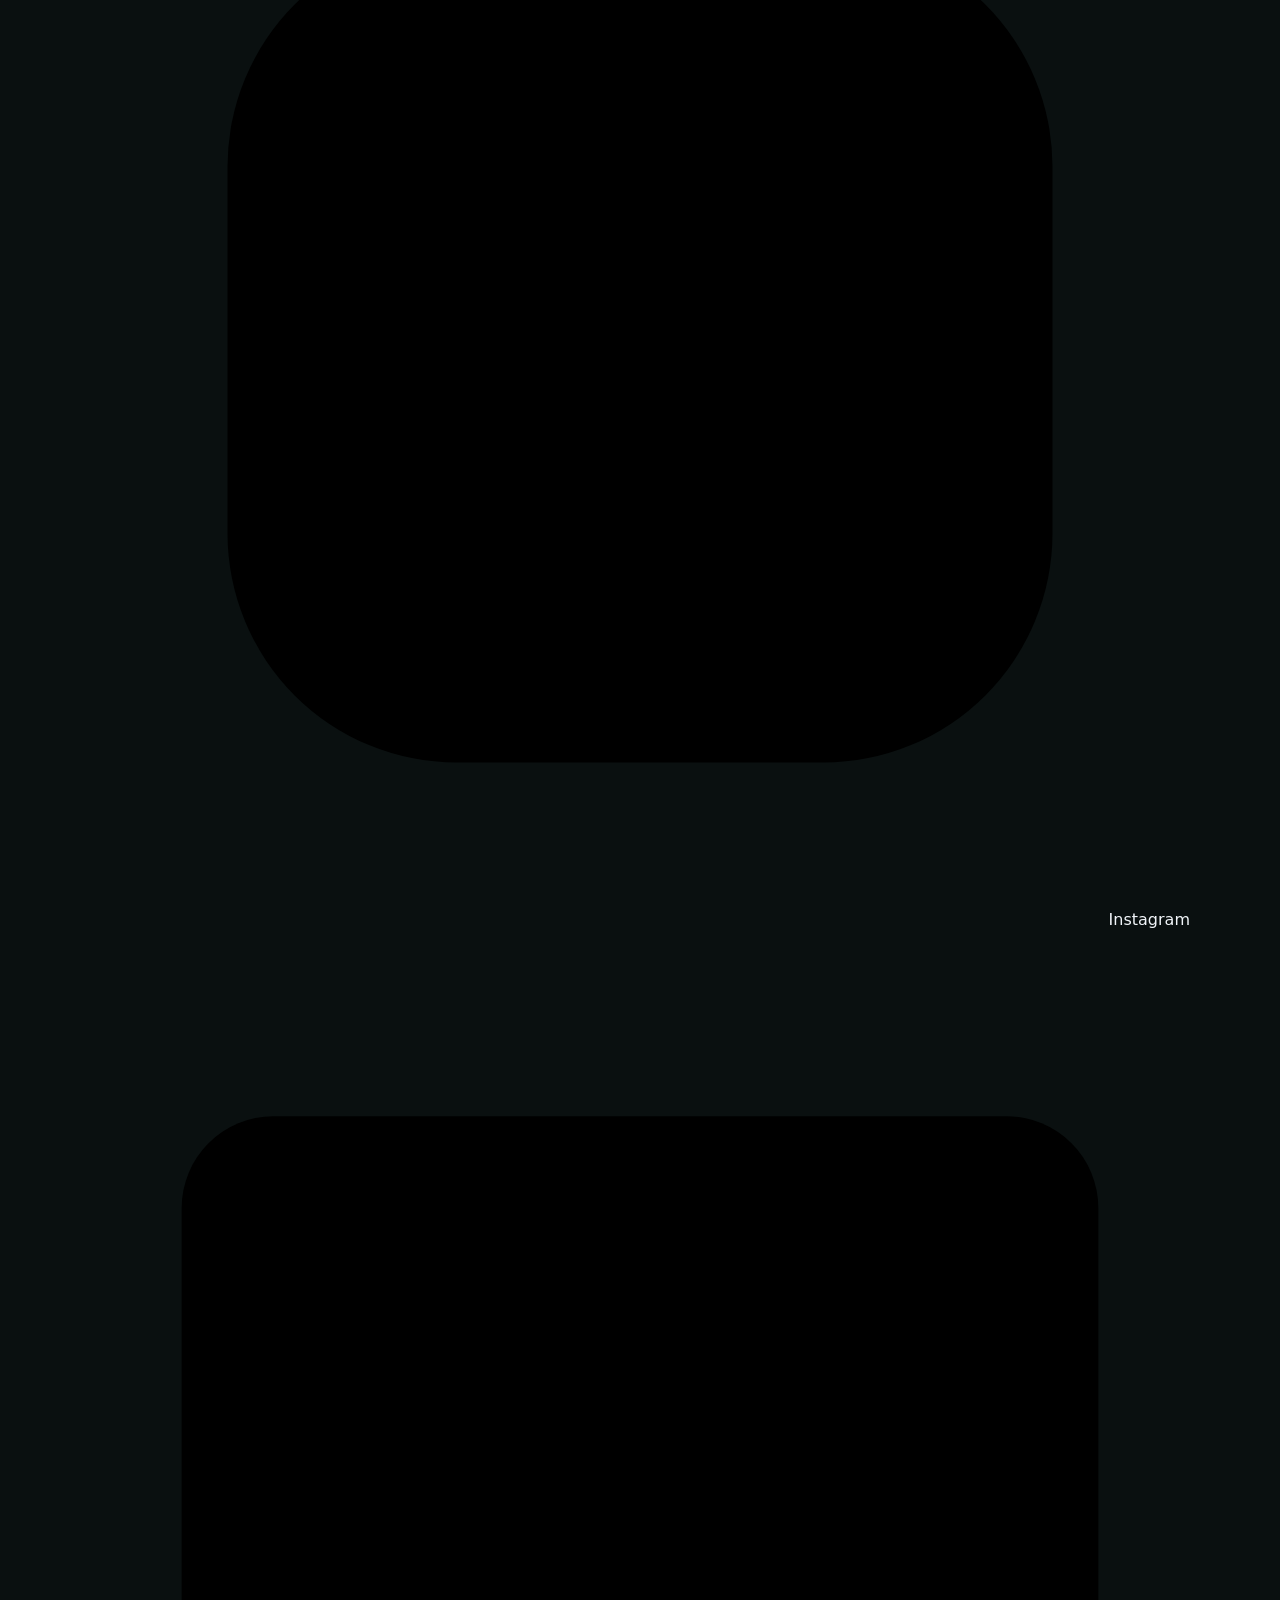
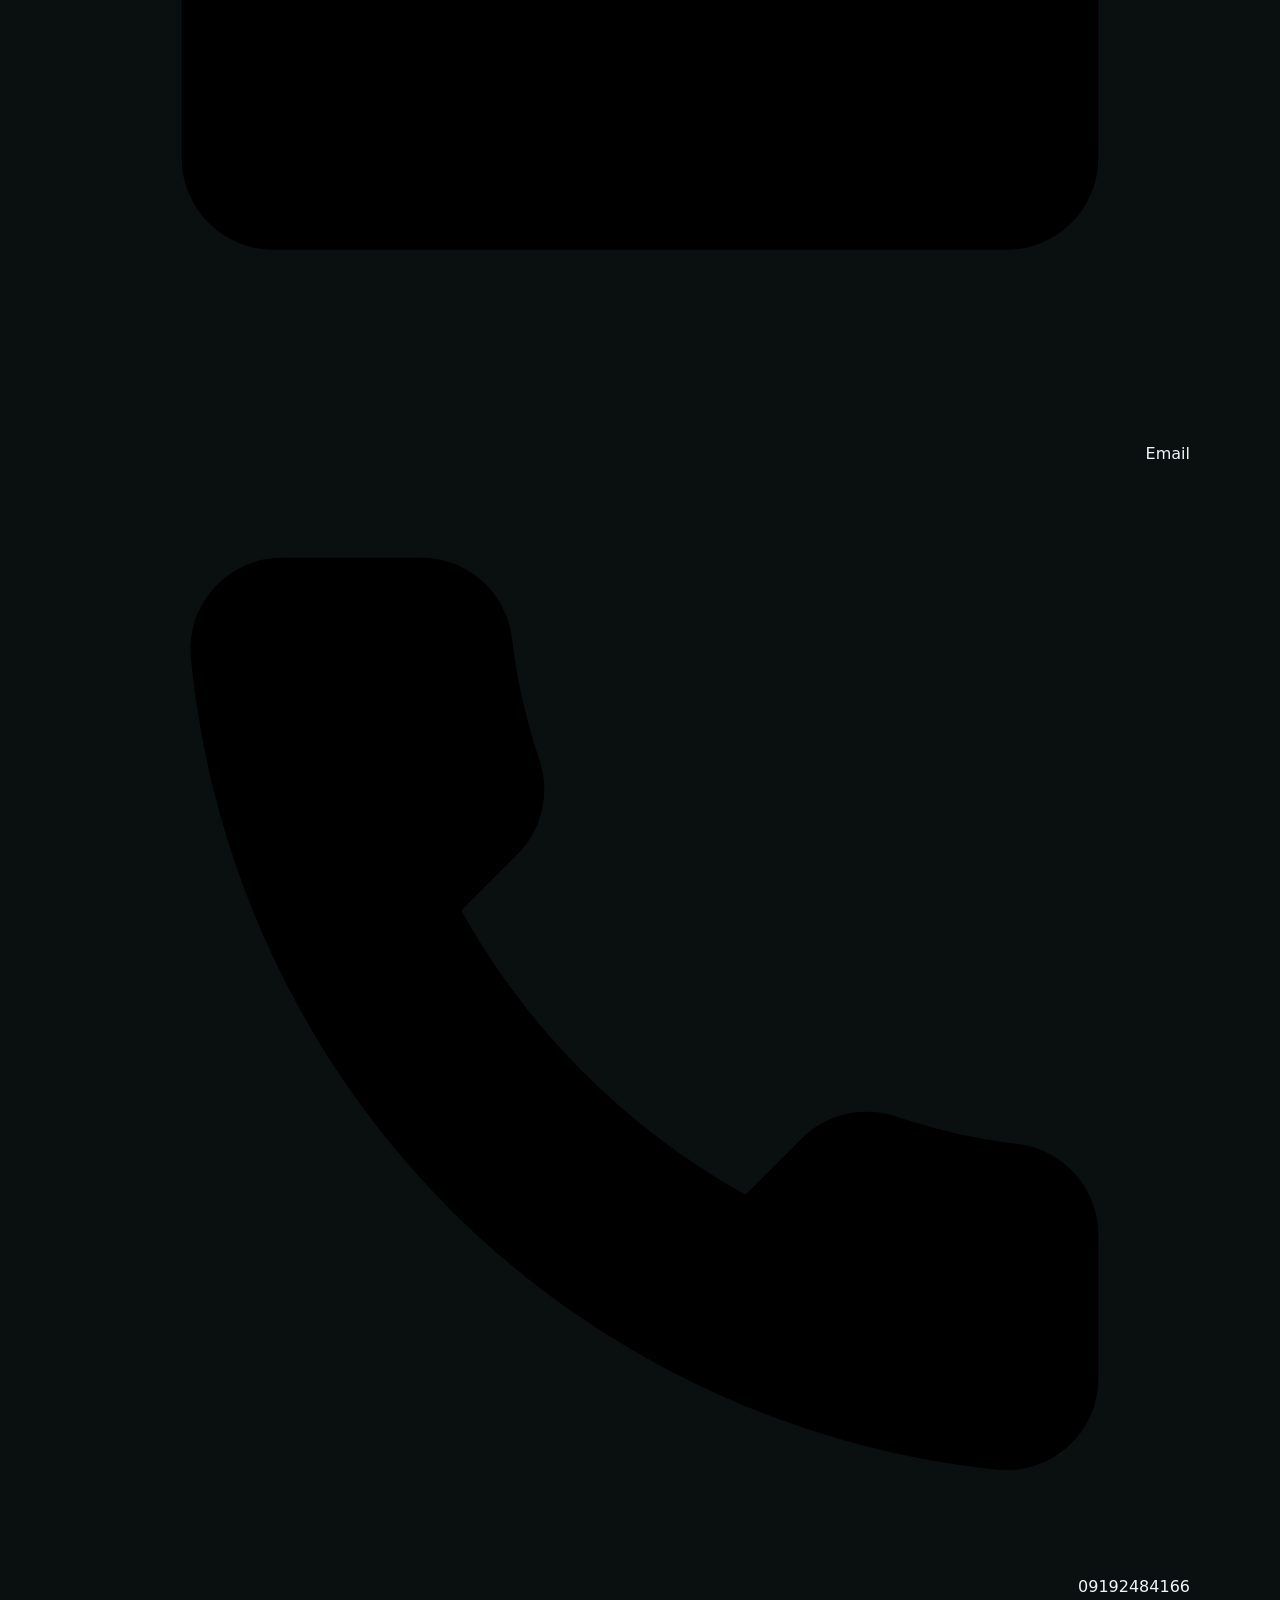
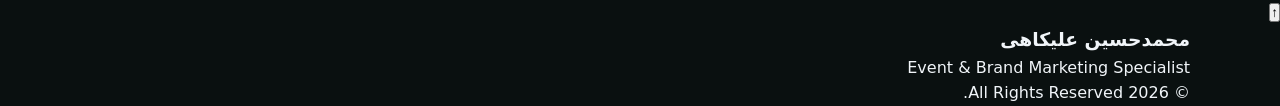
==== commit e1dc112b: "Add files via upload" ====
--- a/index.html
+++ b/index.html
@@ -1,244 +1,322 @@
 <!DOCTYPE html>
 <html lang="fa" dir="rtl">
 <head>
-    <meta charset="UTF-8">
-    <meta name="viewport" content="width=device-width, initial-scale=1.0">
-    <title>محمدحسین علیکاهی | طراح و مجری تجربه‌های برند و رویداد</title>
-    <meta name="description" content="پورتفولیو و وب‌سایت شخصی محمدحسین علیکاهی، متخصص مستقل برندسازی، بازاریابی رویداد و مدیریت اجرایی پروژه‌ها.">
-    <link rel="stylesheet" href="style.css">
-    <link rel="icon" type="image/x-icon" href="assets/images/favicon.ico">
+<meta charset="UTF-8">
+<meta name="viewport" content="width=device-width, initial-scale=1.0">
+
+<title>محمدحسین علیکاهی | Event & Brand Marketing Specialist</title>
+<meta name="description" content="محمدحسین علیکاهی، متخصص Brand & Event Marketing. طراحی تجربه‌های ماندگار برای مخاطب، اجرای رویدادها و ساخت کمپین‌هایی با اثر واقعی روی برندها.">
+<meta name="author" content="Mohammad Hossein Alikahi">
+<link rel="canonical" href="https://mhalikahi.ir/">
+
+<!-- Open Graph -->
+<meta property="og:type" content="website">
+<meta property="og:title" content="محمدحسین علیکاهی | Event & Brand Marketing Specialist">
+<meta property="og:description" content="طراحی تجربه‌های ماندگار برای مخاطب، اجرای رویدادها و ساخت کمپین‌هایی با اثر واقعی روی برندها.">
+<meta property="og:url" content="https://mhalikahi.ir/">
+<meta property="og:image" content="https://mhalikahi.ir/assets/images/og-cover.jpg">
+<meta property="og:locale" content="fa_IR">
+
+<!-- Twitter Card -->
+<meta name="twitter:card" content="summary_large_image">
+<meta name="twitter:title" content="محمدحسین علیکاهی | Event & Brand Marketing Specialist">
+<meta name="twitter:description" content="طراحی تجربه‌های ماندگار برای مخاطب، اجرای رویدادها و ساخت کمپین‌هایی با اثر واقعی روی برندها.">
+<meta name="twitter:image" content="https://mhalikahi.ir/assets/images/og-cover.jpg">
+
+<link rel="icon" href="favicon.ico">
+<link rel="stylesheet" href="style.css">
+
+<script type="application/ld+json">
+{
+  "@context": "https://schema.org",
+  "@type": "Person",
+  "name": "Mohammad Hossein Alikahi",
+  "url": "https://mhalikahi.ir/",
+  "jobTitle": "Event & Brand Marketing Specialist",
+  "sameAs": [
+    "https://www.linkedin.com/in/your-linkedin",
+    "https://instagram.com/your-instagram"
+  ]
+}
+</script>
 </head>
+
 <body>
 
-    <!-- HEADER / NAVIGATION -->
-    <header>
-        <div class="container nav-container">
-            <a href="index.html" class="logo">
-                MHA <span style="font-size: 0.8em; color: var(--primary, #00A0A0); font-weight: 400;">// Brand & Event</span>
-            </a>
-            <nav class="nav-links" id="navLinks">
-                <a href="index.html" class="active">صفحه اصلی</a>
-                <a href="projects.html">کیس‌استدی‌ها و رویدادها</a>
-                <a href="products.html">فروشگاه تجهیزات</a>
-                <a href="#experience">سوابق اجرایی</a>
-                <a href="#skills">متدولوژی</a>
-                <a href="#contact" class="btn btn-primary nav-cta">درخواست مشاوره</a>
-            </nav>
-            <div class="hamburger" id="hamburger">
-                <span></span>
-                <span></span>
-                <span></span>
-            </div>
-        </div>
-    </header>
-
-    <!-- MAIN CONTENT -->
-    <main>
-
-        <!-- HERO SECTION & METRICS STRIP -->
-        <section id="hero" class="container" style="padding-top: 50px; padding-bottom: 40px;">
-            <div class="about-grid" style="align-items: center;">
-                <div class="about-text">
-                    <span class="badge" style="display: inline-block; padding: 6px 14px; background: rgba(0, 160, 160, 0.15); border: 1px solid var(--primary, #00A0A0); color: var(--primary, #00A0A0); border-radius: 20px; font-size: 0.85rem; font-weight: 600; margin-bottom: 15px;">Senior Brand & Event Specialist</span>
-                    <h1 style="font-size: 2.2rem; font-weight: 800; line-height: 1.3; margin-bottom: 15px; color: #fff;">طراح و مجری تجربه‌های ماندگار برند و رویداد</h1>
-                    <p style="font-size: 1rem; line-height: 1.7; color: var(--muted, #8fa3a3); margin-bottom: 20px;">
-                        برندها با اسلاید ساخته نمی‌شوند؛ با آدم‌ها، تجربه‌ها و اجرای درست شکل می‌گیرند. من ایده، شبکه ارتباطی و عملیات اجرایی را بنچمارک می‌کنم تا کمپین‌ها و رویدادها اثر واقعی ایجاد کنند. تخصص من هدایت پروژه از نقطه صفرِ ایده‌پردازی تا کف زمین و مدیریت بحران اجراست.
-                    </p>
-                    <div class="cta-buttons" style="display: flex; gap: 12px; flex-wrap: wrap; margin-top: 20px;">
-                        <a href="projects.html" class="btn btn-primary">بررسی کیس‌استدی‌ها</a>
-                        <a href="#contact" class="btn btn-outline">رزرو وقت مشاوره</a>
-                    </div>
-                </div>
-                <div class="about-img" style="text-align: center;">
-                    <img src="assets/images/profile.webp" alt="محمدحسین علیکاهی" width="320" height="320" loading="eager" style="max-width: 100%; height: auto; border-radius: 20px; border: 1px solid rgba(0, 160, 160, 0.3); box-shadow: 0 0 20px rgba(0,160,160,0.15);">
-                </div>
-            </div>
-
-            <!-- IMPACT & METRICS STRIP -->
-            <div class="metrics-grid" style="display: grid; grid-template-columns: repeat(auto-fit, minmax(200px, 1fr)); gap: 16px; margin-top: 50px;">
-                <div class="metric-card" style="background: rgba(30, 42, 42, 0.4); border: 1px solid rgba(0, 160, 160, 0.25); backdrop-filter: blur(12px); border-radius: 16px; padding: 20px 16px; text-align: center;">
-                    <div style="font-size: 2.2rem; font-weight: 800; color: #00ff88; margin-bottom: 6px;">+۲۵٪</div>
-                    <div style="font-size: 0.85rem; color: var(--muted, #8fa3a3); line-height: 1.4;">رشد فروش بالاتر از تارگت در پروژه دوشه آمل</div>
-                </div>
-                <div class="metric-card" style="background: rgba(30, 42, 42, 0.4); border: 1px solid rgba(0, 160, 160, 0.25); backdrop-filter: blur(12px); border-radius: 16px; padding: 20px 16px; text-align: center;">
-                    <div style="font-size: 2.2rem; font-weight: 800; color: #00ff88; margin-bottom: 6px;">+۲۰,۰۰۰</div>
-                    <div style="font-size: 0.85rem; color: var(--muted, #8fa3a3); line-height: 1.4;">مخاطب درگیر شده در رویدادها و کمپین‌ها</div>
-                </div>
-                <div class="metric-card" style="background: rgba(30, 42, 42, 0.4); border: 1px solid rgba(0, 160, 160, 0.25); backdrop-filter: blur(12px); border-radius: 16px; padding: 20px 16px; text-align: center;">
-                    <div style="font-size: 2.2rem; font-weight: 800; color: #00ff88; margin-bottom: 6px;">+۱۵۰</div>
-                    <div style="font-size: 0.85rem; color: var(--muted, #8fa3a3); line-height: 1.4;">تعامل روزانه و مدیریت ارتباطات مشتریان</div>
-                </div>
-                <div class="metric-card" style="background: rgba(30, 42, 42, 0.4); border: 1px solid rgba(0, 160, 160, 0.25); backdrop-filter: blur(12px); border-radius: 16px; padding: 20px 16px; text-align: center;">
-                    <div style="font-size: 2.2rem; font-weight: 800; color: #00ff88; margin-bottom: 6px;">۱۰۰٪</div>
-                    <div style="font-size: 0.85rem; color: var(--muted, #8fa3a3); line-height: 1.4;">تعهد به اجرای کامل پروژه‌های برند و رویداد</div>
-                </div>
-            </div>
-        </section>
-
-        <!-- BRAND COLLABORATIONS -->
-        <section id="collaborations" class="container" style="padding: 40px 0;">
-            <div class="section-title">
-                <h2>شبکه همکاران و اکوسیستم برندها</h2>
-                <p>برندها و رویدادهایی که در مسیر طراحی، اجرا، توسعه بازار یا هماهنگی آن‌ها نقش داشته‌ام</p>
-            </div>
-            <div class="collaborations-grid">
-                <div class="collab-item"><img src="assets/images/azki.webp" alt="ازکی" loading="lazy"></div>
-                <div class="collab-item"><img src="assets/images/haraz.webp" alt="هراز / دوشه آمل" loading="lazy"></div>
-                <div class="collab-item"><img src="assets/images/orange_media.webp" alt="اورنج مدیا" loading="lazy"></div>
-                <div class="collab-item"><img src="assets/images/icy_monkey.webp" alt="آیسی منکی" loading="lazy"></div>
-                <div class="collab-item"><img src="assets/images/noghteh.webp" alt="رویداد نقطه" loading="lazy"></div>
-                <div class="collab-item"><img src="assets/images/golrang.webp" alt="گروه گلرنگ" loading="lazy"></div>
-            </div>
-        </section>
-
-        <!-- TRACK RECORD & EXPERIENCE -->
-        <section id="experience" class="container" style="padding: 40px 0;">
-            <div class="section-title">
-                <h2>سوابق و کیس‌های اجرایی</h2>
-                <p>تمرکز بر دستاوردهای واقعی و حل مسائل عملیاتی برندها</p>
-            </div>
-            <div class="experience-grid" style="display: grid; grid-template-columns: repeat(auto-fit, minmax(300px, 1fr)); gap: 20px;">
-                <div class="card">
-                    <span class="badge" style="margin-bottom: 10px;">Market Development</span>
-                    <h3>توسعه بازار و خرده‌فروشی | شرکت لبنی دوشه آمل (هراز)</h3>
-                    <p style="color: var(--muted, #8fa3a3); font-size: 0.9rem; margin: 10px 0;">مدیریت عملیات میدانی، مذاکره و توسعه شبکه توزیع مویرگی</p>
-                    <ul style="padding-right: 18px; font-size: 0.9rem; line-height: 1.6; color: var(--muted, #8fa3a3);">
-                        <li>جذب و آنبوردینگ بیش از ۵۰ فروشگاه جدید در مناطق هدف.</li>
-                        <li>تحقق ۲۵٪ فروش بالاتر از تارگت پیش‌بینی‌شده کمپین.</li>
-                    </ul>
-                </div>
-                <div class="card">
-                    <span class="badge" style="margin-bottom: 10px;">CX & Operations</span>
-                    <h3>مدیریت ارتباط با مشتریان (CRM) | مجموعه ازکی</h3>
-                    <p style="color: var(--muted, #8fa3a3); font-size: 0.9rem; margin: 10px 0;">تحلیل رفتار مصرف‌کننده، مدیریت بحران مشتری و ارتقای شاخص رضایت</p>
-                    <ul style="padding-right: 18px; font-size: 0.9rem; line-height: 1.6; color: var(--muted, #8fa3a3);">
-                        <li>پاسخگویی و پیگیری روزانه بیش از ۱۵۰ ارتباط پیچیده با مشتریان.</li>
-                        <li>شناسایی نقاط اصطکاک کاربر و ارائه پیشنهادهای عملیاتی به تیم محصول.</li>
-                    </ul>
-                </div>
-                <div class="card">
-                    <span class="badge" style="margin-bottom: 10px;">Event Management</span>
-                    <h3>طراحی و اجرای رویدادهای تخصصی</h3>
-                    <p style="color: var(--muted, #8fa3a3); font-size: 0.9rem; margin: 10px 0;">هماهنگی اجرا، مدیریت اسپانسرشیپ و لجستیک رویدادهای بزرگ اکوسیستم</p>
-                    <ul style="padding-right: 18px; font-size: 0.9rem; line-height: 1.6; color: var(--muted, #8fa3a3);">
-                        <li>حضور اجرایی در رویدادهای NextUp، نقطه، اکسیژن و رزونانس.</li>
-                        <li>همگام‌سازی تیم‌های مختلف برای خلق تجربه یکپارچه شرکت‌کنندگان.</li>
-                    </ul>
-                </div>
-            </div>
-        </section>
-
-        <!-- METHODOLOGY & SKILLS -->
-        <section id="skills" class="container" style="padding: 40px 0;">
-            <div class="section-title">
-                <h2>متدولوژی کاری و مهارت‌ها</h2>
-                <p>فرمول اختصاصی ۵۰ / ۳۰ / ۲۰ برای تبدیل ایده به نتایج واقعی</p>
-            </div>
-            
-            <!-- 50/30/20 Framework Visual -->
-            <div class="card" style="margin-bottom: 30px; padding: 25px;">
-                <h3 style="margin-bottom: 15px; text-align: center;">فریم‌ورک اختصاصی اجرا</h3>
-                <div style="display: grid; grid-template-columns: repeat(auto-fit, minmax(220px, 1fr)); gap: 15px; text-align: center;">
-                    <div style="background: rgba(0,160,160,0.1); padding: 15px; border-radius: 12px; border: 1px solid var(--primary, #00A0A0);">
-                        <div style="font-size: 1.8rem; font-weight: 800; color: var(--primary, #00A0A0);">۵۰٪</div>
-                        <strong style="display: block; margin: 5px 0;">شبکه‌سازی و هماهنگی</strong>
-                        <span style="font-size: 0.8rem; color: var(--muted, #8fa3a3);">جمع کردن افراد و ذینفعان حول هدف مشترک</span>
-                    </div>
-                    <div style="background: rgba(0,160,160,0.1); padding: 15px; border-radius: 12px; border: 1px solid var(--primary, #00A0A0);">
-                        <div style="font-size: 1.8rem; font-weight: 800; color: var(--primary, #00A0A0);">۳۰٪</div>
-                        <strong style="display: block; margin: 5px 0;">استراتژی و ایده‌پردازی</strong>
-                        <span style="font-size: 0.8rem; color: var(--muted, #8fa3a3);">طراحی سناریو و تدوین زاویه دید متفاوت</span>
-                    </div>
-                    <div style="background: rgba(0,160,160,0.1); padding: 15px; border-radius: 12px; border: 1px solid var(--primary, #00A0A0);">
-                        <div style="font-size: 1.8rem; font-weight: 800; color: #00ff88;">۲۰٪</div>
-                        <strong style="display: block; margin: 5px 0;">عملیات و کنترل کف زمین</strong>
-                        <span style="font-size: 0.8rem; color: var(--muted, #8fa3a3);">مدیریت بحران و اجرای بی‌نقص پروژه</span>
-                    </div>
-                </div>
-            </div>
-
-            <div class="skills-grid">
-                <div class="skill-category">
-                    <h3>مدیریت و استراتژی برند</h3>
-                    <ul class="skill-list">
-                        <li>بازاریابی رویداد (Event Marketing)</li>
-                        <li>طراحی تجربه‌های برند (Brand Experience)</li>
-                        <li>جذب حامی مالی و مدیریت اسپانسر</li>
-                        <li>کمپین‌نویسی و سناریو رویداد</li>
-                    </ul>
-                </div>
-                <div class="skill-category">
-                    <h3>ارتباطات و عملیات</h3>
-                    <ul class="skill-list">
-                        <li>مدیریت ارتباط با مشتری (CRM)</li>
-                        <li>توسعه شبکه ارتباطات (Networking)</li>
-                        <li>مدیریت عملیات و لجستیک اجرا</li>
-                        <li>حسابرسی تجربه مشتری (CX Audit)</li>
-                    </ul>
-                </div>
-            </div>
-        </section>
-
-        <!-- TOOLS & TECH STACK -->
-        <section id="tools" class="container" style="padding: 40px 0;">
-            <div class="section-title">
-                <h2>جعبه‌ابزار تخصصی</h2>
-                <p>ابزارهای آنالیز داده، برنامه‌ریزی و تولید دارایی‌های بصری برند</p>
-            </div>
-            <div class="tools-grid">
-                <div class="tool-card"><img src="assets/icons/ga4.svg" alt="GA4" loading="lazy"><span>GA4</span></div>
-                <div class="tool-card"><img src="assets/icons/gtm.svg" alt="GTM" loading="lazy"><span>GTM</span></div>
-                <div class="tool-card"><img src="assets/icons/photoshop.svg" alt="Photoshop" loading="lazy"><span>Photoshop</span></div>
-                <div class="tool-card"><img src="assets/icons/illustrator.svg" alt="Illustrator" loading="lazy"><span>Illustrator</span></div>
-                <div class="tool-card"><img src="assets/icons/premiere.svg" alt="Premiere" loading="lazy"><span>Premiere</span></div>
-                <div class="tool-card"><img src="assets/icons/trello.svg" alt="Trello" loading="lazy"><span>Trello</span></div>
-            </div>
-        </section>
-
-        <!-- CONTACT & CONSULTATION BOOKING -->
-        <section id="contact" class="container" style="padding: 60px 0 40px;">
-            <div class="section-title">
-                <h2>درخواست مشاوره و همکاری</h2>
-                <p>آماده خلق یک رویداد یا کمپین متفاوت هستید؟ بیا درباره ایده‌ات صحبت کنیم.</p>
-            </div>
-            <div class="card" style="max-width: 650px; margin: 0 auto; text-align: center; padding: 35px 20px;">
-                <h3 style="margin-bottom: 15px; color: #fff;">ارتباط مستقیم جهت پروژه و مشاوره</h3>
-                <p style="color: var(--muted, #8fa3a3); margin-bottom: 25px; line-height: 1.6;">
-                    برای گفتگو پیرامون طراحی رویداد، استراتژی برند، یا همکاری‌های اجرایی می‌توانید مستقیماً پیام دهید یا تماس بگیرید.
-                </p>
-                <div style="display: flex; gap: 15px; justify-content: center; flex-wrap: wrap; margin-bottom: 30px;">
-                    <a href="https://t.me/mhalikahi" target="_blank" class="btn btn-primary" style="display: inline-flex; align-items: center; gap: 8px;">
-                        پیام در تلگرام (@mhalikahi)
-                    </a>
-                    <a href="tel:09192484166" class="btn btn-outline" style="display: inline-flex; align-items: center; gap: 8px;">
-                        تماس تلفنی (۰۹۱۹۲۴۸۴۱۶۶)
-                    </a>
-                </div>
-                <div class="social-links" style="display: flex; justify-content: center; gap: 20px;">
-                    <a href="https://linkedin.com/in/mhalikahi" target="_blank" aria-label="LinkedIn">
-                        <svg width="24" height="24" fill="currentColor" viewBox="0 0 24 24"><path d="M19 3a2 2 0 0 1 2 2v14a2 2 0 0 1-2 2H5a2 2 0 0 1-2-2V5a2 2 0 0 1 2-2h14m-.5 15.5v-5.3a3.26 3.26 0 0 0-3.26-3.26c-.85 0-1.84.52-2.28 1.3v-1.11h-2.79v8.37h2.79v-4.93c0-.77.62-1.4 1.39-1.4a1.4 1.4 0 0 1 1.4 1.4v4.93h2.75M6.88 8.56a1.68 1.68 0 0 0 1.68-1.68c0-.93-.75-1.69-1.68-1.69a1.69 1.69 0 0 0-1.69 1.69c0 .93.76 1.68 1.69 1.68m1.39 9.94v-8.37H5.5v8.37h2.77z"/></svg>
-                    </a>
-                    <a href="https://instagram.com/mhalikahi" target="_blank" aria-label="Instagram">
-                        <svg width="24" height="24" fill="currentColor" viewBox="0 0 24 24"><path d="M12 2.163c3.204 0 3.584.012 4.85.07 3.252.148 4.771 1.691 4.919 4.919.058 1.265.069 1.645.069 4.849 0 3.205-.012 3.584-.069 4.849-.149 3.225-1.664 4.771-4.919 4.919-1.266.058-1.644.07-4.85.07-3.204 0-3.584-.012-4.849-.07-3.26-.149-4.771-1.699-4.919-4.92-.058-1.265-.07-1.644-.07-4.849 0-3.204.013-3.583.07-4.849.149-3.227 1.664-4.771 4.919-4.919 1.266-.057 1.645-.069 4.849-.069zm0-2.163c-3.259 0-3.667.014-4.947.072-4.358.2-6.78 2.618-6.98 6.98-.059 1.281-.073 1.689-.073 4.948 0 3.259.014 3.668.072 4.948.2 4.358 2.618 6.78 6.98 6.98 1.281.058 1.689.072 4.948.072 3.259 0 3.668-.014 4.948-.072 4.354-.2 6.782-2.618 6.979-6.98.059-1.28.073-1.689.073-4.948 0-3.259-.014-3.667-.072-4.947-.196-4.354-2.617-6.78-6.979-6.98-1.281-.059-1.69-.073-4.949-.073zm0 5.838c-3.403 0-6.162 2.759-6.162 6.162s2.759 6.163 6.162 6.163 6.162-2.759 6.162-6.163c0-3.403-2.759-6.162-6.162-6.162zm0 10.162c-2.209 0-4-1.79-4-4 0-2.209 1.791-4 4-4s4 1.791 4 4c0 2.21-1.791 4-4 4zm6.406-11.845c-.796 0-1.441.645-1.441 1.44s.645 1.44 1.441 1.44c.795 0 1.439-.645 1.439-1.44s-.644-1.44-1.439-1.44z"/></svg>
-                    </a>
-                    <a href="mailto:mhalikahi84@gmail.com" aria-label="Email">
-                        <svg width="24" height="24" fill="currentColor" viewBox="0 0 24 24"><path d="M20 4H4c-1.1 0-1.99.9-1.99 2L2 18c0 1.1.9 2 2 2h16c1.1 0 2-.9 2-2V6c0-1.1-.9-2-2-2zm0 4l-8 5-8-5V6l8 5 8-5v2z"/></svg>
-                    </a>
-                </div>
-            </div>
-        </section>
-
-    </main>
-
-    <!-- FOOTER -->
-    <footer>
-        <div class="container footer-content" style="text-align: center; padding: 30px 0; border-top: 1px solid rgba(255,255,255,0.05);">
-            <p style="font-size: 1rem; font-weight: 700; color: #fff; margin-bottom: 5px;">محمدحسین علیکاهی</p>
-            <p style="font-size: 0.85rem; color: var(--muted, #8fa3a3); margin-bottom: 15px;">Specialist in Brand Architecture & Event Execution</p>
-            <p style="font-size: 0.75rem; color: var(--muted, #8fa3a3); dir: ltr;">© 2026 Mohammad Hossein Alikahi. All Rights Reserved.</p>
-        </div>
-    </footer>
-
-    <script src="script.js"></script>
-</body>
-</html>
+<header>
+  <div class="container">
+    <nav>
+
+      <a class="logo" href="#about">MHA</a>
+
+      <button class="menu-toggle" aria-label="باز کردن منو">☰</button>
+
+      <div class="menu">
+        <a href="#about">خانه</a>
+        <a href="products.html">فروشگاه</a>
+        <a href="#experience">تجربه ها</a>
+        <a href="#skills">مهارت ها</a>
+        <a href="#tools">ابزار ها</a>
+        <a href="projects.html">پروژه ها</a>
+        <a href="certificates.html">مدارک</a>
+        <a href="#contact">راه های ارتباطی</a>
+      </div>
+
+    </nav>
+  </div>
+</header>
+
+<!-- کد جاوااسکریپت برای فعال‌سازی منوی همبرگری -->
+<script>
+  document.addEventListener('DOMContentLoaded', () => {
+    const menuToggle = document.querySelector('.menu-toggle');
+    const menu = document.querySelector('.menu');
+
+    menuToggle.addEventListener('click', () => {
+      menu.classList.toggle('active');
+    });
+
+    // وقتی روی گزینه‌ها کلیک شد، منو خودکار بسته بشه
+    const menuLinks = document.querySelectorAll('.menu a');
+    menuLinks.forEach(link => {
+      link.addEventListener('click', () => {
+        menu.classList.remove('active');
+      });
+    });
+  });
+</script>
+
+<!-- HERO -->
+
+<section id="about">
+  <div class="container">
+
+    <div class="hero">
+
+      <div class="hero-text">
+
+        <div class="hero-heading">
+          <h1>محمدحسین علیکاهی</h1>
+          <span class="hero-badge">Event &amp; Brand Marketing Specialist</span>
+        </div>
+
+        <div class="hero-intro">
+          <p>
+            مسیر حرفه‌ای خودم را از ارتباط مستقیم با مشتری و فروش آغاز کردم و در ادامه، با تجربه در مدیریت ارتباط با مشتری، اجرای رویدادها و کمپین‌های بازاریابی، به دنیای <strong>Brand Marketing</strong> و <strong>Event Marketing</strong> علاقه‌مند شدم.
+          </p>
+
+          <p>
+            امروز تمرکزم روی طراحی تجربه‌های ماندگار برای مخاطب، اجرای رویدادها و ساخت کمپین‌هایی است که فراتر از دیده شدن، اثر واقعی روی برندها ایجاد کنند.
+          </p>
+        </div>
+
+      </div>
+
+      <div class="hero-image">
+        <div class="portrait">
+          <img src="profile.webp" alt="محمدحسین علیکاهی" width="340" height="340" loading="eager">
+        </div>
+      </div>
+
+    </div>
+
+  </div>
+</section>
+
+<!-- SELECTED COLLABORATIONS -->
+
+<section id="collaborations">
+  <div class="container">
+
+    <h2 class="section-title">Selected Collaborations</h2>
+
+    <div class="brands">
+      <a class="brand" href="https://www.azki.com/" target="_blank" rel="noopener">
+        <img src="assets/images/azki.png" alt="AZKI" loading="lazy">
+      </a>
+      <a class="brand" href="https://instagram.com/orangemediairan" target="_blank" rel="noopener">
+        <img src="assets/images/orange_media.png" alt="Orange Media" loading="lazy">
+      </a>
+      <a class="brand" href="https://www.instagram.com/harazdairy/?hl=fa" target="_blank" rel="noopener">
+        <img src="assets/images/haraz.png" alt="Haraz" loading="lazy">
+      </a>
+      <a class="brand" href="https://o2s.ir/" target="_blank" rel="noopener">
+        <img src="assets/images/o2s.png" alt="O2S" loading="lazy">
+      </a>
+      <a class="brand" href="https://www.nightkingenergy.com/" target="_blank" rel="noopener">
+        <img src="assets/images/nightking.png" alt="Night King" loading="lazy">
+      </a>
+      <a class="brand" href="https://nexlooks.com/?lang=fa" target="_blank" rel="noopener">
+        <img src="assets/images/nexlooks.png" alt="nexlooks" loading="lazy">
+      </a>
+      <a class="brand" href="https://www.instagram.com/noghte.community/" target="_blank" rel="noopener">
+        <img src="assets/images/noghteh.png" alt="Noghteh Community" loading="lazy">
+      </a>
+      <a class="brand" href="https://golrang.com/" target="_blank" rel="noopener">
+        <img src="assets/images/golrang.png" alt="Golrang Industrial Group" loading="lazy">
+      </a>
+      <a class="brand" href="https://icymonkeydrink.com/en" target="_blank" rel="noopener">
+        <img src="assets/images/icy_monkey.png" alt="Icy Monkey" loading="lazy">
+      </a>
+    </div>
+
+  </div>
+</section>
+
+<!-- EXPERIENCE -->
+
+<section id="experience">
+  <div class="container">
+
+    <h2 class="section-title">Experience</h2>
+
+    <div class="experience-grid">
+
+      <div class="card">
+        <h3>Amol Doosheh Dairy</h3>
+        <p class="exp-role">Market Development &amp; Sales Specialist</p>
+        <p class="exp-meta">Feb 2026 — Jun 2026</p>
+        <ul class="exp-list">
+          <li>پایش فعالیت‌های رقبا، قیمت‌گذاری و کمپین‌های تبلیغاتی از طریق بازدیدهای منظم بازار</li>
+          <li>پیشی گرفتن از هدف فروش ماهانه به میزان ۲۵٪ با فروش ۱٬۲۵۰ کارتن در مناطق ۱۳ و ۱۴ تهران</li>
+          <li>گسترش پوشش توزیع با جذب بیش از ۵۰ فروشگاه خرده‌فروشی و ۵ عمده‌فروش</li>
+          <li>ایجاد ارتباط با شرکای خرده‌فروشی و جمع‌آوری بینش از مشتریان و بازار</li>
+        </ul>
+      </div>
+
+      <div class="card">
+        <h3>Azki</h3>
+        <p class="exp-role">Customer Relationship Management Specialist</p>
+        <p class="exp-meta">Dec 2024 — Dec 2025</p>
+        <ul class="exp-list">
+          <li>مدیریت روزانه ۱۵۰ تا ۲۰۰ تعامل با مشتریان با حفظ استانداردهای بالای کیفیت خدمات</li>
+          <li>درک عمیق از نیازها، دغدغه‌ها و الگوهای رفتاری مشتریان</li>
+          <li>رفع مشکلات مشتریان و مشارکت در بهبود رضایت و تجربه‌ی آن‌ها</li>
+        </ul>
+      </div>
+
+    </div>
+
+  </div>
+</section>
+
+<!-- SKILLS -->
+
+<section id="skills">
+  <div class="container">
+
+    <h2 class="section-title">Skills</h2>
+
+    <div class="skills">
+
+      <div class="card">
+        <h3>مهارت‌های تخصصی (Hard Skills)</h3>
+        <div class="skill-list">
+          <span class="skill">تحقیق بازار (Market Research)</span>
+          <span class="skill">مدیریت و اجرای تبلیغات (Ad Operations)</span>
+          <span class="skill">برنامه‌ریزی کمپین (Campaign Planning)</span>
+          <span class="skill">تجربه مشتری (Customer Experience)</span>
+          <span class="skill">تحلیل رفتار مصرف‌کننده (Consumer Behavior Analysis)</span>
+        </div>
+      </div>
+
+      <div class="card">
+        <h3>مهارت‌های فردی و ارتباطی (Soft Skills)</h3>
+        <div class="skill-list">
+          <span class="skill">ارتباطات (Communication)</span>
+          <span class="skill">کار تیمی (Teamwork)</span>
+          <span class="skill">حل مسئله (Problem Solving)</span>
+          <span class="skill">انعطاف‌پذیری و سازگاری (Adaptability)</span>
+          <span class="skill">مهارت‌های ارائه (Presentation Skills)</span>
+        </div>
+      </div>
+
+    </div>
+
+  </div>
+</section>
+<!-- TOOLS -->
+
+<section id="tools">
+  <div class="container">
+
+    <h2 class="section-title">Tools</h2>
+
+    <div class="tools">
+
+      <div class="card">
+        <h3>Marketing Tools</h3>
+        <div class="tool-list">
+          <div class="tool"><div class="tool-icon">GA</div><span>GA4</span></div>
+          <div class="tool"><div class="tool-icon">GTM</div><span>GTM</span></div>
+          <div class="tool"><div class="tool-icon">Ad</div><span>Google Ads</span></div>
+          <div class="tool"><div class="tool-icon">Ah</div><span>Ahrefs</span></div>
+          <div class="tool"><div class="tool-icon">SC</div><span>Search Console</span></div>
+          <div class="tool"><div class="tool-icon">Yn</div><span>Yektanet</span></div>
+          <div class="tool"><div class="tool-icon">Tp</div><span>Tapsell</span></div>
+        </div>
+      </div>
+
+      <div class="card">
+        <h3>Creative Tools</h3>
+        <div class="tool-list">
+          <div class="tool"><div class="tool-icon">Ps</div><span>Photoshop</span></div>
+          <div class="tool"><div class="tool-icon">Ai</div><span>Illustrator</span></div>
+          <div class="tool"><div class="tool-icon">Pr</div><span>Premiere</span></div>
+          <div class="tool"><div class="tool-icon">Cv</div><span>XD</span></div>
+          <div class="tool"><div class="tool-icon">Cc</div><span>CapCut</span></div>
+        </div>
+      </div>
+
+    </div>
+
+  </div>
+</section>
+
+<!-- CONTACT -->
+
+<section id="contact">
+  <div class="container">
+
+    <h2 class="section-title">Contact</h2>
+
+    <div class="contact-icons">
+
+      <a class="contact-icon" href="https://www.linkedin.com/in/mohammad-hosein-alikahi-8098322a8" target="_blank" rel="noopener">
+        <svg viewBox="0 0 24 24"><path d="M4.98 3.5a2.5 2.5 0 1 1 0 5 2.5 2.5 0 0 1 0-5ZM3 9h4v12H3zM9 9h3.8v1.7h.05c.53-.95 1.83-1.95 3.77-1.95 4.03 0 4.78 2.55 4.78 5.87V21h-4v-5.7c0-1.36-.02-3.1-1.9-3.1-1.9 0-2.2 1.47-2.2 3v5.8H9z"/></svg>
+        LinkedIn
+      </a>
+
+      <a class="contact-icon" href="https://www.instagram.com/mhalikahi/?utm_source=qr&r=nametag" target="_blank" rel="noopener">
+        <svg viewBox="0 0 24 24"><rect x="3" y="3" width="18" height="18" rx="5"/><circle cx="12" cy="12" r="4"/><circle cx="17.5" cy="6.5" r="1"/></svg>
+        Instagram
+      </a>
+
+      <a class="contact-icon" href="mailto:mhalikahi84@gmail.com">
+        <svg viewBox="0 0 24 24"><rect x="2" y="4" width="20" height="16" rx="2"/><path d="m3 6 9 7 9-7"/></svg>
+        Email
+      </a>
+
+      <a class="contact-icon" href="tel:+989192484166">
+        <svg viewBox="0 0 24 24"><path d="M22 16.9v3a2 2 0 0 1-2.2 2 19.8 19.8 0 0 1-8.6-3 19.5 19.5 0 0 1-6-6 19.8 19.8 0 0 1-3-8.7A2 2 0 0 1 4.2 2h3a2 2 0 0 1 2 1.7c.1.9.3 1.8.6 2.7a2 2 0 0 1-.5 2.1L8.1 9.7a16 16 0 0 0 6.2 6.2l1.2-1.2a2 2 0 0 1 2.1-.5c.9.3 1.8.5 2.7.6a2 2 0 0 1 1.7 2Z"/></svg>
+        09192484166
+      </a>
+
+    </div>
+
+  </div>
+</section>
+
+<!-- BACK TO TOP -->
+
+<button id="topBtn" aria-label="بازگشت به بالا">↑</button>
+
+<!-- FOOTER -->
+
+<footer>
+  <div class="container">
+    <h3>محمدحسین علیکاهی</h3>
+    <p>Event &amp; Brand Marketing Specialist</p>
+    <p>© 2026 All Rights Reserved.</p>
+  </div>
+</footer>
--- a/style.css
+++ b/style.css
@@ -1,1112 +1,152 @@
-@font-face {
-    font-family: "Peyda";
-    src: url("assets/fonts/PeydaWeb-Thin.woff2") format("woff2");
-    font-weight: 100;
-}
-
-@font-face {
-    font-family: "Peyda";
-    src: url("assets/fonts/peydaWeb-ExtraLight.woff2") format("woff2");
-    font-weight: 200;
-}
-
-@font-face {
-    font-family: "Peyda";
-    src: url("assets/fonts/peydaWeb-Light.woff2") format("woff2");
-    font-weight: 300;
-}
-
-@font-face {
-    font-family: "Peyda";
-    src: url("assets/fonts/PeydaWeb-Regular.woff2") format("woff2");
-    font-weight: 400;
-}
-
-@font-face {
-    font-family: "Peyda";
-    src: url("assets/fonts/PeydaWeb-Medium.woff2") format("woff2");
+/* ==========================================================================
+   MHA PORTFOLIO - MAIN STYLESHEET
+   ========================================================================== */
+
+/* 1. VARIABLES & RESET */
+:root {
+    --bg-dark: #0a1010;
+    --card-bg: rgba(30, 42, 42, 0.4);
+    --primary: #00A0A0;
+    --primary-glow: rgba(0, 160, 160, 0.25);
+    --accent-green: #00ff88;
+    --text-light: #f1f5f9;
+    --muted: #8fa3a3;
+    --border-color: rgba(0, 160, 160, 0.2);
+    --font-main: system-ui, -apple-system, BlinkMacSystemFont, 'Segoe UI', Roboto, Oxygen, Ubuntu, Cantarell, sans-serif;
+}
+
+* {
+    margin: 0;
+    padding: 0;
+    box-sizing: border-box;
+}
+
+html {
+    scroll-behavior: smooth;
+}
+
+body {
+    background-color: var(--bg-dark);
+    color: var(--text-light);
+    font-family: var(--font-main);
+    line-height: 1.6;
+    direction: rtl;
+    text-align: right;
+    overflow-x: hidden;
+}
+
+.container {
+    max-width: 1140px;
+    margin: 0 auto;
+    padding: 0 20px;
+}
+
+a {
+    color: inherit;
+    text-decoration: none;
+    transition: all 0.3s ease;
+}
+
+ul {
+    list-style: none;
+}
+
+img {
+    max-width: 100%;
+    height: auto;
+    display: block;
+}
+
+/* 2. HEADER & NAVIGATION */
+header {
+    position: sticky;
+    top: 0;
+    z-index: 1000;
+    background: rgba(10, 16, 16, 0.85);
+    backdrop-filter: blur(15px);
+    border-bottom: 1px solid var(--border-color);
+    padding: 15px 0;
+}
+
+.nav-container {
+    display: flex;
+    justify-content: space-between;
+    align-items: center;
+}
+
+.logo {
+    font-size: 1.3rem;
+    font-weight: 800;
+    letter-spacing: 1px;
+    color: #fff;
+}
+
+.nav-links {
+    display: flex;
+    align-items: center;
+    gap: 24px;
+}
+
+.nav-links a {
+    font-size: 0.95rem;
+    color: var(--muted);
     font-weight: 500;
 }
 
-@font-face {
-    font-family: "Peyda";
-    src: url("assets/fonts/PeydaWeb-SemiBold.woff2") format("woff2");
+.nav-links a:hover,
+.nav-links a.active {
+    color: var(--primary);
+}
+
+.hamburger {
+    display: none;
+    flex-direction: column;
+    gap: 5px;
+    cursor: pointer;
+}
+
+.hamburger span {
+    width: 25px;
+    height: 2px;
+    background-color: var(--text-light);
+    transition: all 0.3s ease;
+}
+
+/* 3. BUTTONS & UI ELEMENTS */
+.btn {
+    display: inline-flex;
+    align-items: center;
+    justify-content: center;
+    padding: 10px 22px;
+    border-radius: 8px;
+    font-size: 0.9rem;
     font-weight: 600;
-}
-
-@font-face {
-    font-family: "Peyda";
-    src: url("assets/fonts/PeydaWeb-Bold.woff2") format("woff2");
-    font-weight: 700;
-}
-
-@font-face {
-    font-family: "Peyda";
-    src: url("assets/fonts/PeydaWeb-ExtraBold.woff2") format("woff2");
-    font-weight: 800;
-}
-
-@font-face {
-    font-family: "Peyda";
-    src: url("assets/fonts/PeydaWeb-Black.woff2") format("woff2");
-    font-weight: 900;
-}
-
-/* ===========================
-   ROOT / TOKENS
-=========================== */
-
-:root{
-  --primary:#00A0A0;
-  --primary-rgb:0,160,160;
-  --support:#1E2A2A;
-  --bg:#0a1010;
-  --card:#1E2A2A;
-  --text:#ffffff;
-  --muted:#8fa3a3;
-}
-
-*{
-  margin:0;
-  padding:0;
-  box-sizing:border-box;
-}
-
-html{
-  scroll-behavior:smooth;
-}
-
-@media (prefers-reduced-motion: reduce){
-  html{ scroll-behavior:auto; }
-  *{ animation-duration:.001ms !important; animation-iteration-count:1 !important; transition-duration:.001ms !important; }
-}
-
-body{
-  font-family:"Peyda", sans-serif;
-  background:var(--bg);
-  color:var(--text);
-  line-height:1.8;
-}
-
-.container{
-  width:min(1240px,90%);
-  margin:auto;
-}
-
-section{
-  padding:90px 0;
-}
-
-h1,h2,h3{
-  line-height:1.4;
-}
-
-h1{
-  font-size:clamp(2.8rem,6vw,4.8rem);
-  font-weight:900;
-  line-height:1.1;
-}
-
-h2{
-  font-size:clamp(2rem,4vw,3rem);
-  font-weight:700;
-  line-height:1.2;
-}
-
-h3{
-  font-size:clamp(1.4rem,3vw,1.8rem);
-  font-weight:600;
-  line-height:1.3;
-}
-
-p{
-  font-size:1rem;
-  font-weight:400;
-  line-height:1.9;
-}
-
-small{
-  font-size:.875rem;
-  font-weight:300;
-}
-
-a{
-  text-decoration:none;
-  color:inherit;
-}
-
-img{
-  max-width:100%;
-  display:block;
-}
-
-a:focus-visible,
-button:focus-visible{
-  outline:2px solid var(--primary);
-  outline-offset:4px;
-  border-radius:6px;
-}
-
-.section-title{
-  font-size:2rem;
-  margin-bottom:50px;
-  text-align:center;
-}
-
-/* ===========================
-   CARD SYSTEM
-=========================== */
-
-.card{
-  background:rgba(30,42,42,.55);
-  backdrop-filter:blur(18px);
-  -webkit-backdrop-filter:blur(18px);
-  border:1px solid var(--primary);
-  border-radius:24px;
-  padding:30px;
-  transition:.35s;
-}
-
-.card:hover{
-  transform:translateY(-6px);
-  box-shadow:0 20px 45px rgba(var(--primary-rgb),.18),
-             0 0 0 1px rgba(var(--primary-rgb),.4);
-}
-
-/* ===========================
-   NAV
-=========================== */
-
-header{
-  position:sticky;
-  top:0;
-  background:rgba(13,17,23,.9);
-  backdrop-filter:blur(12px);
-  border-bottom:1px solid rgba(255,255,255,.05);
-  z-index:100;
-}
-
-nav{
-  height:70px;
-  display:flex;
-  justify-content:space-between;
-  align-items:center;
-}
-
-.logo{
-  font-size:1.2rem;
-  font-weight:800;
-  letter-spacing:.5px;
-}
-
-.menu{
-  display:flex;
-  gap:30px;
-  align-items:center;
-}
-
-.menu a{
-  color:var(--muted);
-  font-size:.95rem;
-  transition:.25s;
-}
-
-.menu a:hover,
-.menu a.active{
-  color:var(--primary);
-}
-
-/* ===========================
-   HERO
-=========================== */
-
-.hero{
-  min-height:90vh;
-  display:grid;
-  grid-template-columns:1fr 1fr;
-  gap:60px;
-  align-items:center;
-}
-
-.hero-text{
-  text-align:right;
-}
-
-.hero-heading{
-  text-align:center;
-}
-
-.hero-text h1{
-  font-size:3.8rem;
-  font-weight:700;
-  line-height:1.15;
-  margin-bottom:8px;
-}
-
-.hero-badge{
-  display:inline-block;
-  margin-bottom:28px;
-  padding:9px 18px;
-  border:1px solid var(--primary);
-  border-radius:999px;
-  color:var(--primary);
-  font-size:1rem;
-  font-weight:500;
-  letter-spacing:.3px;
-}
-
-.hero-intro{
-  max-width:520px;
-  margin-inline-start:auto;
-  margin-inline-end:0;
-}
-
-.hero-intro p{
-  color:var(--muted);
-  text-align:right;
-}
-
-.hero-intro p + p{
-  margin-top:14px;
-}
-
-.hero-image{
-  display:flex;
-  justify-content:center;
-}
-
-.portrait{
-  width:340px;
-  height:340px;
-  border-radius:50%;
-  overflow:hidden;
-  border:2px solid var(--primary);
-  box-shadow:0 0 60px rgba(var(--primary-rgb),.25);
-}
-
-.portrait img{
-  width:100%;
-  height:100%;
-  object-fit:cover;
-  object-position:center top;
-}
-
-/* ===========================
-   COLLABORATIONS
-=========================== */
-
-.brands{
-  display:grid;
-  grid-template-columns:repeat(3,1fr);
-  gap:25px;
-}
-
-.brand{
-  display:flex;
-  align-items:center;
-  justify-content:center;
-  padding:38px 24px;
-  border-radius:20px;
-  background:var(--card);
-  border:1px solid rgba(255,255,255,.06);
-  transition:.35s;
-}
-
-.brand img{
-  max-width:100%;
-  max-height:60px;
-  width:auto;
-  transition:.35s;
-}
-
-.brand:hover{
-  border-color:var(--primary);
-  box-shadow:0 0 35px rgba(var(--primary-rgb),.25);
-  transform:translateY(-4px);
-}
-
-.brand:hover img{
-  transform:scale(1.06);
-}
-
-@media (min-width:993px){
-  .brand img{
-    max-height:72px;
-  }
-}
-
-/* ===========================
-   EXPERIENCE
-=========================== */
-
-.experience-grid{
-  display:grid;
-  grid-template-columns:repeat(auto-fit,minmax(300px,1fr));
-  gap:25px;
-}
-
-.exp-role{
-  color:var(--primary);
-  margin-top:12px;
-  font-size:1.05rem;
-  font-weight:600;
-}
-
-.exp-meta{
-  color:var(--muted);
-  margin-top:6px;
-  font-size:.9rem;
-  font-weight:500;
-}
-
-.exp-list{
-  margin-top:20px;
-  padding-right:20px;
-  color:var(--muted);
-}
-
-.exp-list li{
-  margin-bottom:8px;
-}
-
-/* ===========================
-   SKILLS
-=========================== */
-
-.skills{
-  display:grid;
-  grid-template-columns:1fr 1fr;
-  gap:30px;
-}
-
-.skill-list{
-  display:flex;
-  flex-wrap:wrap;
-  gap:12px;
-  margin-top:24px;
-}
-
-.skill{
-  background:rgba(var(--primary-rgb),.12);
-  color:var(--primary);
-  padding:10px 18px;
-  border-radius:999px;
-  font-size:.9rem;
-  font-weight:500;
-}
-
-/* ===========================
-   TOOLS
-=========================== */
-
-.tools{
-  display:grid;
-  grid-template-columns:1fr 1fr;
-  gap:30px;
-}
-
-.tool-list{
-  display:grid;
-  grid-template-columns:repeat(auto-fill,minmax(130px,1fr));
-  gap:16px;
-  margin-top:24px;
-}
-
-.tool{
-  display:flex;
-  flex-direction:column;
-  align-items:center;
-  gap:10px;
-  text-align:center;
-  padding:18px 10px;
-  border-radius:16px;
-  background:rgba(255,255,255,.02);
-  transition:.3s;
-}
-
-.tool:hover{
-  background:rgba(var(--primary-rgb),.08);
-  transform:translateY(-3px);
-}
-
-.tool-icon{
-  width:44px;
-  height:44px;
-  display:flex;
-  align-items:center;
-  justify-content:center;
-  border-radius:12px;
-  border:1px solid var(--primary);
-  color:var(--primary);
-  font-weight:800;
-  font-size:.9rem;
-}
-
-.tool span{
-  font-size:.8rem;
-  color:var(--muted);
-}
-
-/* ===========================
-   CONTACT
-=========================== */
-
-.contact-icons{
-  display:flex;
-  justify-content:center;
-  flex-wrap:wrap;
-  gap:20px;
-}
-
-.contact-icon{
-  display:flex;
-  align-items:center;
-  gap:10px;
-  padding:16px 26px;
-  border:1px solid var(--primary);
-  border-radius:16px;
-  color:var(--text);
-  font-weight:500;
-  transition:.3s;
-}
-
-.contact-icon svg{
-  width:20px;
-  height:20px;
-  stroke:var(--primary);
-  fill:none;
-}
-
-.contact-icon:hover{
-  background:rgba(var(--primary-rgb),.1);
-  transform:translateY(-4px);
-  box-shadow:0 12px 30px rgba(var(--primary-rgb),.2);
-}
-
-/* ===========================
-   PROJECTS / CERTIFICATES PAGES
-=========================== */
-
-.page-hero{
-  padding:70px 0 20px;
-  text-align:center;
-}
-
-.page-hero p{
-  color:var(--muted);
-  max-width:560px;
-  margin:16px auto 0;
-}
-
-.projects-grid,
-.certs-grid{
-  display:grid;
-  grid-template-columns:repeat(auto-fit,minmax(320px,1fr));
-  gap:28px;
-}
-
-.project-card img,
-.cert-card img{
-  width:100%;
-  height:200px;
-  object-fit:cover;
-  border-radius:16px;
-  margin-bottom:20px;
-}
-
-.project-card p,
-.cert-card p{
-  color:var(--muted);
-  margin-top:12px;
-}
-
-.card-links{
-  display:flex;
-  gap:14px;
-  margin-top:22px;
-  flex-wrap:wrap;
-}
-
-.link-pill{
-  display:inline-flex;
-  align-items:center;
-  gap:8px;
-  padding:10px 18px;
-  border:1px solid var(--primary);
-  border-radius:999px;
-  color:var(--primary);
-  font-size:.85rem;
-  font-weight:500;
-  transition:.3s;
-}
-
-.link-pill:hover{
-  background:rgba(var(--primary-rgb),.12);
-}
-
-/* ===========================
-   BACK TO TOP
-=========================== */
-
-#topBtn{
-  position:fixed;
-  bottom:30px;
-  left:30px;
-  width:54px;
-  height:54px;
-  border:none;
-  border-radius:50%;
-  background:var(--primary);
-  color:#08120c;
-  cursor:pointer;
-  display:none;
-  font-size:20px;
-  z-index:999;
-  box-shadow:0 8px 25px rgba(var(--primary-rgb),.35);
-}
-
-/* ===========================
-   FOOTER
-=========================== */
-
-footer{
-  border-top:1px solid rgba(255,255,255,.05);
-  padding:50px 0;
-  text-align:center;
-  color:var(--muted);
-}
-
-footer h3{
-  color:var(--text);
-}
-
-footer p{
-  margin-top:16px;
-}
-
-/* ===========================
-   MOBILE MENU
-=========================== */
-
-.menu-toggle{
-  display:none;
-  background:none;
-  border:none;
-  color:#fff;
-  font-size:2rem;
-  cursor:pointer;
-  z-index:1001;
-}
-
-@media (max-width:768px){
-
-  .menu-toggle{
-    display:block;
-  }
-
-  .menu{
-    position:fixed;
-    top:0;
-    right:-100%;
-    width:260px;
-    height:100vh;
-    background:var(--card);
-    display:flex;
-    flex-direction:column;
-    align-items:center;
-    justify-content:center;
-    gap:35px;
-    transition:.35s ease;
-    z-index:1000;
-  }
-
-  .menu.active{
-    right:0;
-    box-shadow:-10px 0 30px rgba(0,0,0,.35);
-  }
-
-  .menu a{
-    font-size:1.2rem;
-  }
-
-}
-
-/* ===========================
-   TABLET
-=========================== */
-
-@media (max-width:992px){
-
-  .container{
-    width:92%;
-  }
-
-  .hero{
-    grid-template-columns:1fr;
-    gap:50px;
-    text-align:center;
-  }
-
-  .hero-text{
-    text-align:right;
-  }
-
-  .hero-intro{
-    margin-inline-start:auto;
-    margin-inline-end:auto;
-  }
-
-  .hero-image{
-    order:-1;
-  }
-
-  .brands{
-    grid-template-columns:repeat(3,1fr);
-  }
-
-  .skills,
-  .tools{
-    grid-template-columns:1fr;
-  }
-
-}
-
-/* ===========================
-   MOBILE
-=========================== */
-
-@media (max-width:768px){
-
-  section{
-    padding:60px 0;
-  }
-
-  nav{
-    height:64px;
-  }
-
-  .hero{
-    min-height:auto;
-    padding-top:30px;
-    gap:35px;
-  }
-
-  .portrait{
-    width:230px;
-    height:230px;
-  }
-
-  .hero-text h1{
-    font-size:2rem;
-  }
-
-  .hero-badge{
-    font-size:.9rem;
-  }
-
-  .hero-text p{
-    font-size:.95rem;
-    margin-top:18px;
-  }
-
-  .card{
-    padding:22px;
-  }
-
-  .section-title{
-    font-size:1.7rem;
-  }
-
-  .brands{
-    grid-template-columns:repeat(2,1fr);
-  }
-
-}
-
-/* ===========================
-   SMALL PHONES
-=========================== */
-
-@media (max-width:480px){
-
-  .container{
-    width:94%;
-  }
-
-  .portrait{
-    width:190px;
-    height:190px;
-  }
-
-  .hero-text h1{
-    font-size:1.7rem;
-  }
-
-  .hero-badge{
-    font-size:.85rem;
-  }
-
-  .hero-text p{
-    font-size:.9rem;
-  }
-
-  .logo{
-    font-size:1rem;
-  }
-
-  .brands{
-    grid-template-columns:1fr 1fr;
-  }
-
-  .contact-icon{
-    width:100%;
-    justify-content:center;
-  }
-
-}
-
-/* ===========================
-   LARGE SCREENS (LAPTOP/DESKTOP)
-=========================== */
-
-@media (min-width:1200px){
-
-  section{
-    padding:110px 0;
-  }
-
-  .portrait{
-    width:380px;
-    height:380px;
-  }
-
-  .hero{
-    gap:80px;
-  }
-
-  .hero-intro{
-    max-width:580px;
-  }
-
-  .brand{
-    padding:40px 24px;
-  }
-
-  .brand img{
-    max-height:52px;
-  }
-}
-/* =============================
-   Shop & Products Styles (Dark Theme Unified)
-============================= */
-.products-grid {
-  display: grid;
-  grid-template-columns: repeat(auto-fit, minmax(280px, 1fr));
-  gap: 2rem;
-  margin-top: 2rem;
-}
-
-.product-card {
-  display: flex;
-  flex-direction: column;
-}
-
-.product-card img {
-  width: 100%;
-  height: 220px;
-  object-fit: cover;
-  border-radius: 16px;
-  margin-bottom: 1.2rem;
-}
-
-.product-title {
-  font-size: 1.2rem;
-  font-weight: 700;
-  margin-bottom: 0.5rem;
-  color: var(--text);
-}
-
-.product-desc {
-  font-size: 0.95rem;
-  color: var(--muted);
-  line-height: 1.7;
-  margin-bottom: 1.5rem;
-  flex-grow: 1;
-}
-
-.btn {
-  display: inline-flex;
-  align-items: center;
-  justify-content: center;
-  gap: 8px;
-  padding: 12px 24px;
-  border-radius: 12px;
-  font-family: inherit;
-  font-size: 0.95rem;
-  font-weight: 600;
-  cursor: pointer;
-  transition: all 0.3s ease;
-  border: none;
-  text-decoration: none;
-}
-
-.btn-cart {
-  background: rgba(var(--primary-rgb), 0.12);
-  border: 1px solid var(--primary);
-  color: var(--primary);
-  width: 100%;
-}
-
-.btn-cart:hover {
-  background: var(--primary);
-  color: #0a1010;
-  box-shadow: 0 0 20px rgba(var(--primary-rgb), 0.4);
-}
-
-/* =============================
-   Checkout Page Styles
-============================= */
-.checkout-container {
-  max-width: 680px;
-  margin: 0 auto;
-}
-
-.checkout-card {
-  background: rgba(30, 42, 42, 0.55);
-  backdrop-filter: blur(18px);
-  -webkit-backdrop-filter: blur(18px);
-  border: 1px solid var(--primary);
-  border-radius: 24px;
-  padding: 30px;
-}
-
-.checkout-summary {
-  background: rgba(10, 16, 16, 0.6);
-  border: 1px solid rgba(255, 255, 255, 0.08);
-  border-radius: 16px;
-  padding: 20px;
-  margin-bottom: 25px;
-}
-
-.summary-item {
-  display: flex;
-  align-items: center;
-  gap: 15px;
-  padding-bottom: 15px;
-  margin-bottom: 15px;
-  border-bottom: 1px solid rgba(255, 255, 255, 0.08);
-}
-
-.summary-item:last-child {
-  border-bottom: none;
-  padding-bottom: 0;
-  margin-bottom: 0;
-}
-
-.summary-item img {
-  width: 70px;
-  height: 70px;
-  object-fit: cover;
-  border-radius: 12px;
-  border: 1px solid rgba(var(--primary-rgb), 0.3);
-}
-
-.summary-details {
-  display: flex;
-  flex-direction: column;
-  gap: 8px;
-  flex-grow: 1;
-}
-
-.summary-details h4 {
-  font-size: 1rem;
-  color: var(--text);
-  font-weight: 600;
-}
-
-/* دکمه‌های کم و زیاد کردن تعداد */
-.quantity-controls {
-  display: flex;
-  align-items: center;
-  gap: 12px;
-  background: rgba(255, 255, 255, 0.05);
-  border: 1px solid rgba(var(--primary-rgb), 0.3);
-  padding: 4px 10px;
-  border-radius: 8px;
-  width: fit-content;
-}
-
-.quantity-controls button {
-  background: transparent;
-  border: none;
-  font-size: 1.1rem;
-  font-weight: bold;
-  cursor: pointer;
-  color: var(--primary);
-  line-height: 1;
-}
-
-.quantity-controls button:hover {
-  color: #fff;
-}
-
-.quantity-controls span {
-  font-size: 0.95rem;
-  font-weight: 600;
-  color: var(--text);
-  min-width: 18px;
-  text-align: center;
-}
-
-.remove-btn {
-  background: transparent;
-  border: none;
-  color: #ff6b6b;
-  cursor: pointer;
-  font-size: 0.85rem;
-  margin-inline-start: auto;
-}
-
-/* فرم تسویه حساب */
-.checkout-form .form-group {
-  margin-bottom: 1.2rem;
-  display: flex;
-  flex-direction: column;
-}
-
-.checkout-form label {
-  font-size: 0.9rem;
-  font-weight: 500;
-  margin-bottom: 0.4rem;
-  color: var(--text);
-}
-
-.required-star {
-  color: #ff4d4d;
-  margin-inline-start: 4px;
-}
-
-.checkout-form input,
-.checkout-form textarea {
-  padding: 12px 16px;
-  border: 1px solid rgba(255, 255, 255, 0.1);
-  border-radius: 12px;
-  font-family: "Peyda", sans-serif;
-  font-size: 0.95rem;
-  background: rgba(10, 16, 16, 0.5);
-  color: var(--text);
-  transition: 0.3s;
-}
-
-.checkout-form input:focus,
-.checkout-form textarea:focus {
-  outline: none;
-  border-color: var(--primary);
-  box-shadow: 0 0 10px rgba(var(--primary-rgb), 0.2);
-}
-
-.btn-success {
-  background: var(--primary);
-  color: #0a1010;
-  width: 100%;
-  padding: 14px;
-  font-weight: 700;
-  font-size: 1rem;
-  margin-top: 1rem;
-  border-radius: 12px;
-}
-
-.btn-success:hover {
-  box-shadow: 0 0 25px rgba(var(--primary-rgb), 0.5);
-  transform: translateY(-2px);
-}
-
-/* ارور فرم */
-.form-error {
-  background-color: rgba(255, 77, 77, 0.15);
-  color: #ff6b6b;
-  padding: 12px 16px;
-  border-radius: 12px;
-  margin-bottom: 20px;
-  font-size: 0.9rem;
-  border: 1px solid rgba(255, 77, 77, 0.3);
-  text-align: right;
-  font-weight: 500;
-}
-/* استایل دکمه ادامه خرید در صفحه فروشگاه */
-.shop-action-wrapper {
-  margin-top: 40px;
-  text-align: center;
-}
-
-.btn-large {
-  padding: 16px 32px;
-  font-size: 1.1rem;
-  max-width: 400px;
-  margin: 0 auto;
-}
-/* =============================
-   Success Page Styles (Dark & Glass)
-============================= */
-.success-section {
-  min-height: 70vh;
-  display: flex;
-  align-items: center;
-  justify-content: center;
-}
-
-.success-wrapper {
-  max-width: 550px;
-  margin: 0 auto;
-}
-
-.success-card {
-  text-align: center;
-  padding: 40px 30px;
-  display: flex;
-  flex-direction: column;
-  align-items: center;
-}
-
-.success-icon-badge {
-  width: 80px;
-  height: 80px;
-  background: rgba(40, 167, 69, 0.15);
-  border: 1px solid #28a745;
-  border-radius: 50%;
-  display: flex;
-  align-items: center;
-  justify-content: center;
-  margin-bottom: 24px;
-  box-shadow: 0 0 30px rgba(40, 167, 69, 0.3);
-}
-
-.success-icon-badge svg {
-  width: 42px;
-  height: 42px;
-  stroke: #28a745;
-}
-
-.success-title {
-  font-size: 1.6rem;
-  font-weight: 800;
-  color: var(--text);
-  margin-bottom: 12px;
-}
-
-.success-desc {
-  color: var(--muted);
-  font-size: 1rem;
-  line-height: 1.8;
-  margin-bottom: 20px;
-}
-/* ==========================================================================
-   UPDATED BRANDING & METRICS STYLES
-   ========================================================================== */
-.logo span {
-    font-size: 0.8em;
-    color: var(--primary);
-    font-weight: 400;
+    cursor: pointer;
+    transition: all 0.3s ease;
+}
+
+.btn-primary {
+    background-color: var(--primary);
+    color: #050b0b;
+    border: 1px solid var(--primary);
+}
+
+.btn-primary:hover {
+    background-color: #00c4c4;
+    box-shadow: 0 0 15px var(--primary-glow);
+    transform: translateY(-2px);
+}
+
+.btn-outline {
+    background-color: transparent;
+    color: var(--text-light);
+    border: 1px solid var(--border-color);
+}
+
+.btn-outline:hover {
+    border-color: var(--primary);
+    color: var(--primary);
+    transform: translateY(-2px);
 }
 
 .badge {
@@ -1118,84 +158,183 @@
     border-radius: 20px;
     font-size: 0.85rem;
     font-weight: 600;
-    margin-bottom: 15px;
-}
-
-.hero-grid {
+}
+
+/* 4. CARDS & GENERAL LAYOUTS */
+.card {
+    background: var(--card-bg);
+    border: 1px solid var(--border-color);
+    backdrop-filter: blur(12px);
+    border-radius: 16px;
+    padding: 24px;
+    transition: transform 0.3s ease, border-color 0.3s ease;
+}
+
+.card:hover {
+    transform: translateY(-4px);
+    border-color: var(--primary);
+}
+
+.section-title {
+    text-align: center;
+    margin-bottom: 40px;
+}
+
+.section-title h2 {
+    font-size: 1.8rem;
+    font-weight: 800;
+    color: #fff;
+    margin-bottom: 8px;
+}
+
+.section-title p {
+    color: var(--muted);
+    font-size: 0.95rem;
+}
+
+/* 5. HERO & METRICS SECTION */
+.about-grid {
     display: grid;
     grid-template-columns: 1.2fr 0.8fr;
     gap: 40px;
-    align-items: center;
-    padding: 60px 0;
-}
-
-.img-wrapper {
+}
+
+.metric-card {
+    transition: transform 0.3s ease, border-color 0.3s ease;
+}
+
+.metric-card:hover {
+    transform: translateY(-4px);
+    border-color: var(--primary) !important;
+}
+
+/* 6. BRAND COLLABORATIONS & TOOLS */
+.collaborations-grid,
+.tools-grid {
+    display: grid;
+    grid-template-columns: repeat(auto-fit, minmax(120px, 1fr));
+    gap: 20px;
+    align-items: center;
+}
+
+.collab-item,
+.tool-card {
+    background: var(--card-bg);
+    border: 1px solid var(--border-color);
+    border-radius: 12px;
+    padding: 16px;
+    display: flex;
+    flex-direction: column;
+    align-items: center;
+    justify-content: center;
+    gap: 10px;
+    transition: border-color 0.3s ease;
+}
+
+.collab-item img,
+.tool-card img {
+    height: 35px;
+    width: auto;
+    object-fit: contain;
+    filter: grayscale(80%);
+    opacity: 0.7;
+    transition: all 0.3s ease;
+}
+
+.collab-item:hover img,
+.tool-card:hover img {
+    filter: grayscale(0%);
+    opacity: 1;
+}
+
+.tool-card span {
+    font-size: 0.8rem;
+    color: var(--muted);
+}
+
+/* 7. SKILLS & METHODOLOGY */
+.skills-grid {
+    display: grid;
+    grid-template-columns: repeat(auto-fit, minmax(280px, 1fr));
+    gap: 24px;
+}
+
+.skill-category {
+    background: var(--card-bg);
+    border: 1px solid var(--border-color);
+    border-radius: 16px;
+    padding: 24px;
+}
+
+.skill-category h3 {
+    color: var(--primary);
+    font-size: 1.1rem;
+    margin-bottom: 15px;
+    padding-bottom: 8px;
+    border-bottom: 1px solid var(--border-color);
+}
+
+.skill-list li {
     position: relative;
-    border-radius: 20px;
-    overflow: hidden;
-    box-shadow: 0 0 25px rgba(0, 160, 160, 0.2);
-    border: 1px solid rgba(0, 160, 160, 0.3);
-}
-
-.img-wrapper img {
-    width: 100%;
-    height: auto;
-    display: block;
-}
-
-/* Metrics Section Styles */
-#metrics {
-    margin-top: 20px;
-    margin-bottom: 60px;
-}
-
-.metrics-grid {
-    display: grid;
-    grid-template-columns: repeat(4, 1fr);
-    gap: 20px;
-}
-
-.metric-card {
-    background: rgba(30, 42, 42, 0.4);
-    border: 1px solid rgba(0, 160, 160, 0.25);
-    backdrop-filter: blur(12px);
-    border-radius: 16px;
-    padding: 24px 16px;
-    text-align: center;
-    transition: transform 0.3s ease, border-color 0.3s ease;
-}
-
-.metric-card:hover {
-    transform: translateY(-5px);
-    border-color: var(--primary);
-}
-
-.metric-number {
-    font-size: 2.2rem;
-    font-weight: 800;
-    color: #00ff88;
-    margin-bottom: 8px;
-    font-family: inherit;
-}
-
-.metric-label {
-    font-size: 0.88rem;
+    padding-right: 20px;
+    margin-bottom: 10px;
     color: var(--muted);
-    line-height: 1.5;
-}
-
+    font-size: 0.9rem;
+}
+
+.skill-list li::before {
+    content: "•";
+    color: var(--primary);
+    font-weight: bold;
+    position: absolute;
+    right: 0;
+}
+
+/* 8. RESPONSIVE DESIGN (MOBILE & TABLET) */
 @media (max-width: 992px) {
-    .hero-grid {
+    .about-grid {
         grid-template-columns: 1fr;
         text-align: center;
     }
-    .metrics-grid {
-        grid-template-columns: repeat(2, 1fr);
-    }
-}
-
-@media (max-width: 576px) {
-    .metrics-grid {
-        grid-template-columns: 1fr;
-    }
-}
+
+    .about-text {
+        order: 2;
+    }
+
+    .about-img {
+        order: 1;
+        margin-bottom: 20px;
+    }
+
+    .cta-buttons {
+        justify-content: center;
+    }
+}
+
+@media (max-width: 768px) {
+    .hamburger {
+        display: flex;
+    }
+
+    .nav-links {
+        position: fixed;
+        top: 65px;
+        right: -100%;
+        width: 100%;
+        height: calc(100vh - 65px);
+        background: rgba(10, 16, 16, 0.98);
+        backdrop-filter: blur(20px);
+        flex-direction: column;
+        justify-content: center;
+        gap: 30px;
+        transition: right 0.4s ease;
+    }
+
+    .nav-links.active {
+        right: 0;
+    }
+
+    .nav-cta {
+        display: none;
+    }
+}
